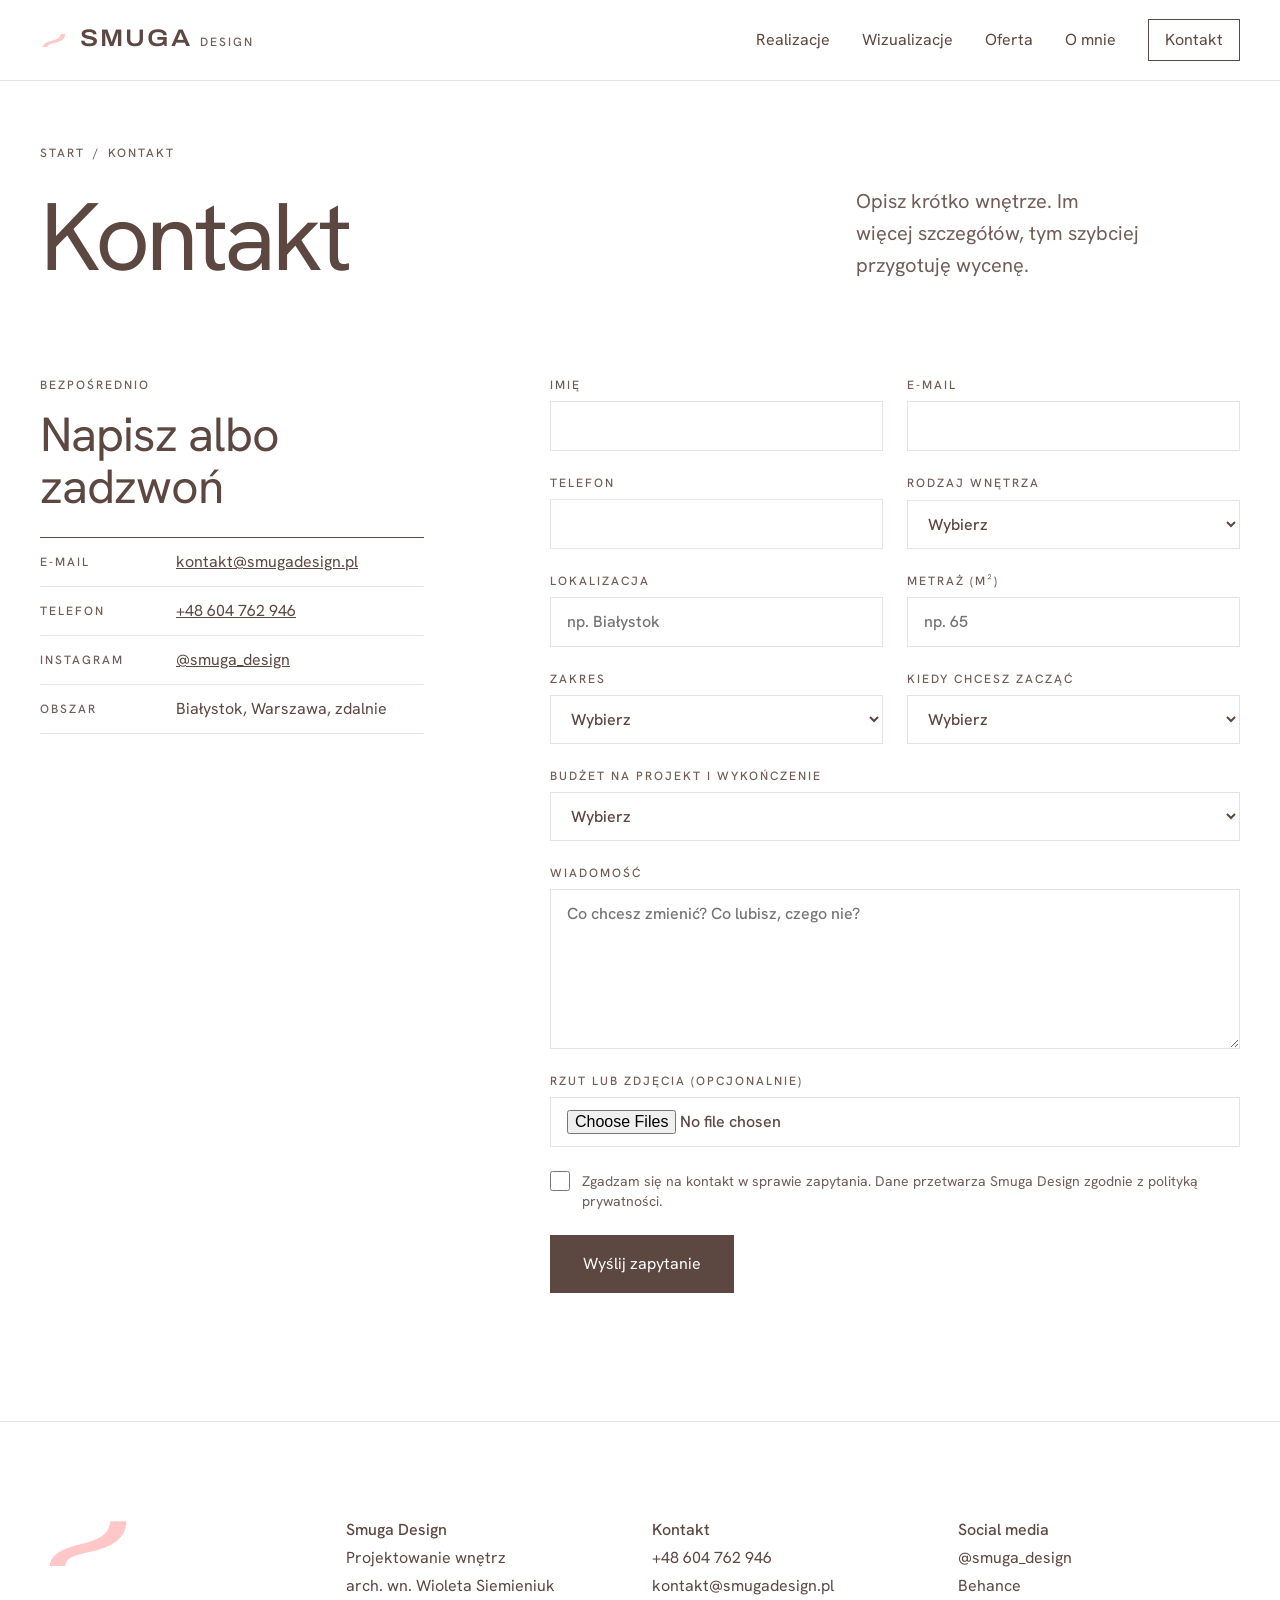
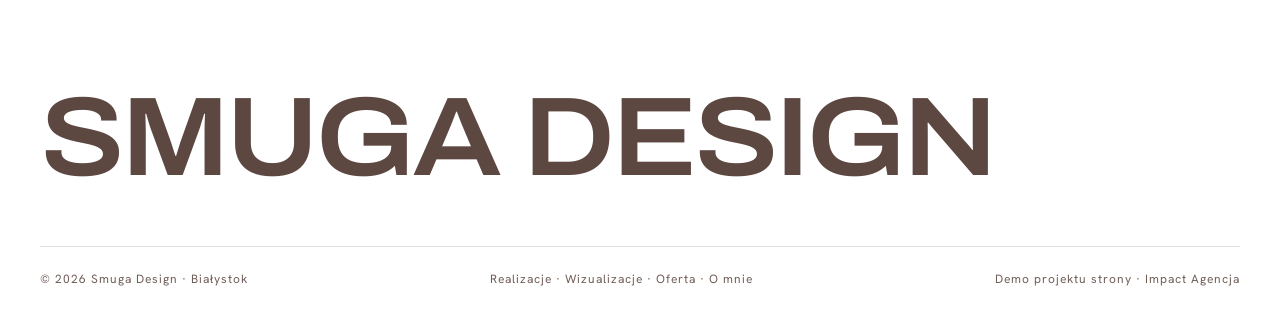
==== kontakt.html @ cec48bd0 "Kolory i smuga ze stopki Smuga Design (biel, braz #5C4741, roz #FFC7C8), nowa stopka Co-Authored-By:" ====
<!doctype html>
<html lang="pl">
<head>
<meta charset="utf-8">
<meta name="viewport" content="width=device-width, initial-scale=1">
<title>Kontakt · Smuga Design</title>
<meta name="description" content="Zapytanie o projekt wnętrza: mieszkanie, dom, wnętrze komercyjne. Białystok, Warszawa, zdalnie.">
<meta name="robots" content="noindex, nofollow">
<meta property="og:title" content="Kontakt · Smuga Design">
<meta property="og:description" content="Zapytanie o projekt wnętrza: mieszkanie, dom, wnętrze komercyjne. Białystok, Warszawa, zdalnie.">
<meta property="og:image" content="img/mnc-kotara.webp">
<link rel="icon" href="data:image/svg+xml,%3Csvg xmlns='http://www.w3.org/2000/svg' viewBox='0 0 32 32'%3E%3Crect width='32' height='32' fill='%23FFC7C8'/%3E%3Ctext x='16' y='23' font-family='Arial' font-weight='700' font-size='20' text-anchor='middle' fill='%235C4741'%3ES%3C/text%3E%3C/svg%3E">
<link rel="preconnect" href="https://fonts.googleapis.com">
<link rel="preconnect" href="https://fonts.gstatic.com" crossorigin>
<link href="https://fonts.googleapis.com/css2?family=Archivo:wdth,wght@112,600&family=Hanken+Grotesk:wght@400;500&display=swap" rel="stylesheet">
<link rel="stylesheet" href="assets/style.css">
</head>
<body>
<a class="skip" href="#main">Przejdź do treści</a>
<header class="hdr">
  <div class="wrap">
    <a class="logo" href="index.html" aria-label="Smuga Design, strona główna"><svg class="streak" viewBox="0 0 120 64" aria-hidden="true"><path d="M12 60C14 44 30 38 54 32C76 26 86 20 88 4H108C108 24 92 36 64 42C42 47 32 50 32 60Z"/></svg>SMUGA<small>design</small></a>
    <button class="burger" type="button" aria-expanded="false" aria-controls="nav"><span>Menu</span><i aria-hidden="true"></i></button>
    <nav class="nav" id="nav" aria-label="Główne"><a href="realizacje.html">Realizacje</a><a href="wizualizacje.html">Wizualizacje</a><a href="oferta.html">Oferta</a><a href="o-mnie.html">O mnie</a><a class="cta" href="kontakt.html" aria-current="page">Kontakt</a></nav>
  </div>
</header>
<main id="main">
<div class="wrap"><div class="page-head"><p class="crumbs"><a href="index.html">Start</a><span>/</span><span>Kontakt</span></p><h1 class="t-h1">Kontakt</h1><p class="t-lead muted">Opisz krótko wnętrze. Im więcej szczegółów, tym szybciej przygotuję wycenę.</p></div></div>
<section class="sec" style="padding-top:48px"><div class="wrap steps">
  <div class="head">
    <p class="t-label muted">Bezpośrednio</p>
    <h2 class="t-h2" style="margin:16px 0 24px">Napisz albo zadzwoń</h2>
    <dl class="facts"><div><dt>E-mail</dt><dd><a href="mailto:kontakt@smugadesign.pl">kontakt@smugadesign.pl</a></dd></div><div><dt>Telefon</dt><dd><a href="tel:+48604762946">+48 604 762 946</a></dd></div><div><dt>Instagram</dt><dd><a href="https://www.instagram.com/smuga_design/" rel="noopener">@smuga_design</a></dd></div><div><dt>Obszar</dt><dd>Białystok, Warszawa, zdalnie</dd></div></dl>
  </div>
  <form class="form" novalidate>
    <label>Imię<input name="imie" autocomplete="given-name" required></label>
    <label>E-mail<input type="email" name="email" autocomplete="email" required></label>
    <label>Telefon<input type="tel" name="tel" autocomplete="tel"></label>
    <label>Rodzaj wnętrza<select name="typ" required><option value="">Wybierz</option><option>Mieszkanie</option><option>Dom</option><option>Wnętrze komercyjne</option><option>Inne</option></select></label>
    <label>Lokalizacja<input name="miasto" placeholder="np. Białystok"></label>
    <label>Metraż (m²)<input name="metraz" inputmode="numeric" placeholder="np. 65"></label>
    <label>Zakres<select name="zakres"><option value="">Wybierz</option><option>Konsultacja</option><option>Projekt koncepcyjny</option><option>Projekt kompleksowy</option><option>Jeszcze nie wiem</option></select></label>
    <label>Kiedy chcesz zacząć<select name="termin"><option value="">Wybierz</option><option>Jak najszybciej</option><option>W ciągu 3 miesięcy</option><option>Za 3-6 miesięcy</option><option>Później</option></select></label>
    <label class="full">Budżet na projekt i wykończenie<select name="budzet"><option value="">Wybierz</option><option>do 100 tys. zł</option><option>100-250 tys. zł</option><option>250-500 tys. zł</option><option>powyżej 500 tys. zł</option><option>Wolę omówić na rozmowie</option></select></label>
    <label class="full">Wiadomość<textarea name="wiadomosc" placeholder="Co chcesz zmienić? Co lubisz, czego nie?"></textarea></label>
    <label class="full">Rzut lub zdjęcia (opcjonalnie)<input type="file" name="pliki" multiple accept=".pdf,.jpg,.jpeg,.png"></label>
    <label class="consent full"><input type="checkbox" required> Zgadzam się na kontakt w sprawie zapytania. Dane przetwarza Smuga Design zgodnie z polityką prywatności.</label>
    <button class="btn" type="submit">Wyślij zapytanie</button>
    <p class="form-ok" hidden tabindex="-1">To jest demo: formularz niczego nie wysyła. Na gotowej stronie wiadomość trafi na kontakt@smugadesign.pl.</p>
  </form>
</div></section>
</main>
<footer class="ftr">
  <div class="wrap">
    <svg class="streak" viewBox="0 0 120 64" aria-hidden="true"><path d="M12 60C14 44 30 38 54 32C76 26 86 20 88 4H108C108 24 92 36 64 42C42 47 32 50 32 60Z"/></svg>
    <div class="col"><b>Smuga Design</b><span>Projektowanie wnętrz</span><span>arch. wn. Wioleta Siemieniuk</span></div>
    <div class="col"><b>Kontakt</b><a href="tel:+48604762946">+48 604 762 946</a><a href="mailto:kontakt@smugadesign.pl">kontakt@smugadesign.pl</a></div>
    <div class="col"><b>Social media</b><a href="https://www.instagram.com/smuga_design/" rel="noopener">@smuga_design</a><a href="https://www.behance.net/smugadesign" rel="noopener">Behance</a></div>
    <p class="mark" aria-hidden="true">SMUGA DESIGN</p>
    <div class="bottom"><span>© 2026 Smuga Design · Białystok</span><span><a href="realizacje.html">Realizacje</a>  ·  <a href="wizualizacje.html">Wizualizacje</a>  ·  <a href="oferta.html">Oferta</a>  ·  <a href="o-mnie.html">O mnie</a></span><span>Demo projektu strony · Impact Agencja</span></div>
  </div>
</footer>
<script src="assets/app.js" defer></script>
</body>
</html>
---- assets/style.css ----
/* Smuga Design - demo strony. Siatka 4 px, kolory w hex, bez ułamków. */
:root {
  /* paleta ze stopki Smuga Design: biel, brąz, róż smugi */
  --bg: #FFFFFF;
  --paper: #FFFFFF;
  --ink: #5C4741;
  --brown: #705D58;
  --line: #E7E2E1;
  --pink: #FFC7C8;
  --soft: #F7F3F2;
  --wide: "Archivo", "Hanken Grotesk", sans-serif;
  --font: "Hanken Grotesk", system-ui, sans-serif;
  --max: 1360px;
  --gut: 40px;
  --ease: ease-out;
}
* { box-sizing: border-box; }
html { -webkit-text-size-adjust: 100%; scroll-behavior: smooth; overflow-x: clip; }
body { margin: 0; background: var(--bg); color: var(--ink); font-family: var(--font); font-size: 16px; line-height: 24px; font-weight: 400; overflow-x: clip; }
img { display: block; max-width: 100%; height: auto; }
a { color: inherit; }
h1, h2, h3, p, ul, ol, dl, dd, figure { margin: 0; }
h1, h2, h3 { font-weight: 400; text-wrap: balance; hyphens: none; }
p { text-wrap: pretty; hyphens: none; }
:focus-visible { outline: 2px solid var(--ink); outline-offset: 4px; }
.skip { position: absolute; left: 16px; top: -64px; background: var(--ink); color: var(--paper); padding: 8px 16px; z-index: 50; }
.skip:focus { top: 16px; }
.wrap { max-width: var(--max); margin: 0 auto; padding: 0 var(--gut); }

/* typografia */
.t-label { font-size: 12px; line-height: 16px; letter-spacing: 2px; text-transform: uppercase; font-weight: 500; }
.t-code { font-size: 12px; line-height: 16px; letter-spacing: 1px; font-weight: 500; font-variant-numeric: tabular-nums; }
.t-h1 { font-size: 96px; line-height: 88px; letter-spacing: -4px; }
.t-h2 { font-size: 48px; line-height: 52px; letter-spacing: -1px; }
.t-h3 { font-size: 24px; line-height: 32px; letter-spacing: 0; }
.t-lead { font-size: 20px; line-height: 32px; }
.muted { color: var(--brown); }
.tag { display: inline-block; border: 1px solid var(--ink); padding: 4px 8px; font-size: 12px; line-height: 16px; letter-spacing: 2px; text-transform: uppercase; font-weight: 500; }
.tag.viz { background: var(--paper); border-color: var(--ink); }
.tag.real { background: var(--pink); border-color: var(--pink); }

/* nagłówek */
.hdr { position: sticky; top: 0; z-index: 20; background: var(--bg); border-bottom: 1px solid var(--line); transition: box-shadow 240ms var(--ease); }
.hdr.is-scrolled { box-shadow: 0 8px 24px #5C47410F; }
.hdr .wrap { display: flex; align-items: center; justify-content: space-between; height: 80px; transition: height 240ms var(--ease); }
.hdr.is-scrolled .wrap { height: 64px; }
.logo { font-family: var(--wide); font-stretch: 112%; font-weight: 600; font-size: 24px; line-height: 24px; letter-spacing: 2px; text-decoration: none; display: flex; align-items: baseline; gap: 8px; }
.logo small { font-family: var(--font); font-stretch: 100%; font-size: 12px; letter-spacing: 2px; font-weight: 500; text-transform: uppercase; color: var(--brown); }
.nav { display: flex; gap: 32px; align-items: center; }
.nav a { text-decoration: none; font-size: 16px; line-height: 24px; padding: 4px 0; border-bottom: 1px solid transparent; transition: border-color 240ms var(--ease); }
.nav a:hover, .nav a[aria-current="page"] { border-bottom-color: var(--ink); }
.nav .cta { border: 1px solid var(--ink); padding: 8px 16px; }
.nav .cta:hover { background: var(--ink); color: var(--paper); }
.burger { display: none; background: none; border: 0; padding: 8px; margin-right: -8px; cursor: pointer; font: inherit; font-size: 16px; color: var(--ink); align-items: center; gap: 8px; }
.burger i { display: block; width: 24px; height: 8px; border-top: 1px solid var(--ink); border-bottom: 1px solid var(--ink); }

/* sekcje */
.sec { padding: 128px 0; }
.sec + .sec { border-top: 1px solid var(--line); }
.sec-head { display: grid; grid-template-columns: repeat(12, minmax(0, 1fr)); gap: 24px; align-items: end; margin-bottom: 48px; }
.sec-head .t-label { grid-column: 1 / -1; }
.sec-head h2 { grid-column: 1 / 8; }
.sec-head .more { grid-column: 9 / -1; justify-self: end; }
.more { text-decoration: none; display: inline-flex; gap: 8px; align-items: center; border-bottom: 1px solid var(--ink); padding-bottom: 4px; }
.more::after { content: "\2192"; transition: transform 240ms var(--ease); }
.more:hover::after { transform: translateX(4px); }

/* hero */
.hero { padding: 64px 0 96px; }
.hero-top { display: grid; grid-template-columns: repeat(12, minmax(0, 1fr)); gap: 24px; align-items: end; margin-bottom: 48px; }
.hero-top h1 { grid-column: 1 / 9; }
.hero-top .intro { grid-column: 9 / -1; }
.hero-top .intro p { margin-bottom: 24px; }
.hero-grid { display: grid; grid-template-columns: minmax(0, 5fr) minmax(0, 4fr) minmax(0, 3fr); gap: 24px; align-items: end; }
.hero-grid a { text-decoration: none; display: block; }
.hero-grid figcaption { display: flex; flex-wrap: wrap; justify-content: space-between; gap: 8px 16px; margin-top: 12px; }
.ph { overflow: hidden; background: var(--soft); }
.ph img { width: 100%; height: 100%; object-fit: cover; transition: transform 600ms var(--ease); }
a:hover .ph img { transform: scale(1.03); }
.r-4-5 { aspect-ratio: 4 / 5; } .r-5-4 { aspect-ratio: 5 / 4; } .r-3-2 { aspect-ratio: 3 / 2; } .r-1-1 { aspect-ratio: 1 / 1; } .r-3-4 { aspect-ratio: 3 / 4; }

/* karty projektów */
.grid { display: grid; grid-template-columns: repeat(3, minmax(0, 1fr)); gap: 48px 24px; }
.card { text-decoration: none; display: block; }
.card .meta { display: flex; justify-content: space-between; gap: 16px; margin-top: 16px; }
.card h3 { font-size: 20px; line-height: 28px; margin-top: 4px; }
.card:hover h3 { text-decoration: underline; text-underline-offset: 4px; text-decoration-thickness: 1px; }
.card .sub { margin-top: 4px; color: var(--brown); font-size: 12px; line-height: 16px; letter-spacing: 2px; text-transform: uppercase; }

/* wyróżniona realizacja */
.feature { display: grid; grid-template-columns: repeat(12, minmax(0, 1fr)); gap: 24px; text-decoration: none; }
.feature .ph { grid-column: 1 / 8; }
.feature .txt { grid-column: 9 / -1; display: flex; flex-direction: column; justify-content: space-between; gap: 32px; }
.feature .txt h3 { font-size: 48px; line-height: 52px; letter-spacing: -1px; margin: 16px 0 24px; }
.feature:hover h3 { text-decoration: underline; text-underline-offset: 8px; text-decoration-thickness: 1px; }

/* metryczka */
.facts { border-top: 1px solid var(--ink); }
.facts div { display: grid; grid-template-columns: 120px minmax(0, 1fr); gap: 16px; padding: 12px 0; border-bottom: 1px solid var(--line); }
.facts dt { font-size: 12px; line-height: 24px; letter-spacing: 2px; text-transform: uppercase; font-weight: 500; color: var(--brown); }

/* o mnie */
.about { display: grid; grid-template-columns: repeat(12, minmax(0, 1fr)); gap: 24px; align-items: center; }
.about > :first-child { grid-column: 1 / 6; }
.about .txt { grid-column: 7 / -1; }
.about .t-h2 { margin: 16px 0 32px; }
.about .t-lead { margin-bottom: 24px; }
.sign { margin-top: 32px; padding-top: 16px; border-top: 1px solid var(--line); display: flex; justify-content: space-between; gap: 16px; flex-wrap: wrap; }

/* proces */
.steps { display: grid; grid-template-columns: repeat(12, minmax(0, 1fr)); gap: 24px; }
.steps .head { grid-column: 1 / 5; }
.steps .head .t-h2 { margin: 16px 0 24px; }
.steps ol { grid-column: 6 / -1; list-style: none; padding: 0; counter-reset: s; }
.steps li { counter-increment: s; display: grid; grid-template-columns: 64px minmax(0, 1fr) minmax(0, 1fr); gap: 24px; padding: 24px 0; border-top: 1px solid var(--line); }
.steps li:last-child { border-bottom: 1px solid var(--line); }
.steps li::before { content: counter(s, decimal-leading-zero); font-size: 12px; line-height: 32px; letter-spacing: 2px; font-weight: 500; color: var(--brown); }
.steps li b { font-weight: 400; font-size: 24px; line-height: 32px; }
.steps li p { color: var(--brown); }

/* pas dla biznesu */
.band { background: var(--ink); color: var(--paper); }
.band .more { border-color: var(--paper); }
.band .wrap { display: grid; grid-template-columns: repeat(12, minmax(0, 1fr)); gap: 24px; align-items: center; padding-top: 96px; padding-bottom: 96px; }
.band .txt { grid-column: 1 / 6; }
.band .txt .t-h2 { margin: 16px 0 24px; }
.band .txt p { margin-bottom: 32px; }
.band .pics { grid-column: 7 / -1; display: grid; grid-template-columns: minmax(0, 3fr) minmax(0, 2fr); gap: 24px; align-items: end; }

/* kontakt */
.contact { background: var(--pink); }
.contact .wrap { padding-top: 128px; padding-bottom: 128px; display: grid; grid-template-columns: repeat(12, minmax(0, 1fr)); gap: 24px; align-items: end; }
.contact .big { grid-column: 1 / 9; font-size: 96px; line-height: 88px; letter-spacing: -4px; }
.contact .lines { grid-column: 9 / -1; display: grid; gap: 8px; }
.contact .lines a { font-size: 24px; line-height: 32px; text-decoration: none; border-bottom: 1px solid var(--ink); padding-bottom: 8px; }
.contact .lines a:hover { color: var(--brown); }

/* stopka */
.ftr { background: var(--bg); color: var(--ink); padding: 96px 0 40px; border-top: 1px solid var(--line); }
.ftr .wrap { display: grid; grid-template-columns: repeat(12, minmax(0, 1fr)); gap: 24px; }
.ftr .streak { grid-column: 1 / 4; width: 96px; }
.ftr .col { grid-column: span 3; display: grid; gap: 4px; align-content: start; }
.ftr .col b { font-weight: 500; }
.ftr a { text-decoration: none; }
.ftr a:hover { text-decoration: underline; text-underline-offset: 4px; }
.ftr .mark { grid-column: 1 / -1; font-family: var(--wide); font-stretch: 112%; font-weight: 600; font-size: 144px; line-height: 128px; letter-spacing: -4px; margin-top: 64px; white-space: nowrap; }
.ftr .bottom { grid-column: 1 / -1; display: flex; justify-content: space-between; gap: 16px; flex-wrap: wrap; margin-top: 32px; padding-top: 24px; border-top: 1px solid var(--line); font-size: 12px; line-height: 16px; letter-spacing: 1px; color: var(--brown); }

/* smuga: znak z identyfikacji, jedyny ozdobnik */
.streak { display: block; fill: var(--pink); height: auto; }
.hero-top h1 { position: relative; isolation: isolate; }
.hero-top h1 .streak { display: inline-block; width: 128px; margin-left: 16px; vertical-align: top; }
.logo .streak { width: 28px; margin-right: 4px; align-self: center; }

/* lista projektów */
.page-head { padding: 64px 0 48px; display: grid; grid-template-columns: repeat(12, minmax(0, 1fr)); gap: 24px; align-items: end; }
.page-head .crumbs { grid-column: 1 / -1; }
.page-head h1 { grid-column: 1 / 8; }
.page-head p { grid-column: 9 / -1; }
.crumbs { display: flex; gap: 8px; font-size: 12px; line-height: 16px; letter-spacing: 2px; text-transform: uppercase; font-weight: 500; color: var(--brown); }
.crumbs a { text-decoration: none; }
.crumbs a:hover { text-decoration: underline; }
.switch { display: flex; gap: 32px; border-bottom: 1px solid var(--line); margin-bottom: 48px; }
.switch a { text-decoration: none; font-size: 20px; line-height: 28px; padding: 12px 0; margin-bottom: -1px; border-bottom: 1px solid transparent; display: flex; gap: 8px; align-items: baseline; }
.switch a sup { font-size: 12px; line-height: 16px; color: var(--brown); }
.switch a[aria-current="page"] { border-bottom-color: var(--ink); }
.switch a:hover { border-bottom-color: var(--ink); }
.soon { background: var(--soft); border: 0; display: flex; flex-direction: column; justify-content: space-between; padding: 24px; aspect-ratio: 4 / 5; }
.soon p { color: var(--brown); }

/* strona projektu */
.p-head { padding: 48px 0 40px; }
.p-head .row { display: flex; justify-content: space-between; align-items: center; gap: 16px; flex-wrap: wrap; margin-bottom: 32px; }
.p-title { font-size: 120px; line-height: 112px; letter-spacing: -4px; max-width: 1120px; }
.p-hero { margin-bottom: 96px; }
.p-info { display: grid; grid-template-columns: repeat(12, minmax(0, 1fr)); gap: 24px; margin-bottom: 96px; }
.p-info .facts { grid-column: 1 / 5; align-self: start; }
.p-info .desc { grid-column: 6 / -1; display: grid; gap: 32px; }
.p-info .desc .t-lead { max-width: 720px; }
.p-info .desc .blocks { display: grid; grid-template-columns: repeat(3, minmax(0, 1fr)); gap: 24px; }
.p-info .desc h2 { font-size: 12px; line-height: 16px; letter-spacing: 2px; text-transform: uppercase; font-weight: 500; color: var(--brown); padding-top: 12px; border-top: 1px solid var(--line); margin-bottom: 8px; }
.gal { display: grid; grid-template-columns: repeat(2, minmax(0, 1fr)); gap: 24px; }
.gal .full { grid-column: 1 / -1; }
.gal button { all: unset; display: block; cursor: zoom-in; width: 100%; }
.gal button:focus-visible { outline: 2px solid var(--ink); outline-offset: 4px; }
.gal button:hover img { transform: scale(1.03); }
.gal-note { margin-top: 24px; color: var(--brown); }
.index { margin-top: 96px; padding-top: 24px; border-top: 1px solid var(--ink); display: grid; grid-template-columns: repeat(8, minmax(0, 1fr)); gap: 12px; }
.index .t-label { grid-column: 1 / -1; margin-bottom: 8px; }
.index button { all: unset; cursor: pointer; display: block; }
.index button:focus-visible { outline: 2px solid var(--ink); outline-offset: 4px; }
.index span { display: block; font-size: 12px; line-height: 16px; margin-top: 4px; color: var(--brown); }
.next { display: grid; grid-template-columns: repeat(12, minmax(0, 1fr)); gap: 24px; text-decoration: none; align-items: end; }
.next .txt { grid-column: 1 / 6; }
.next .txt h2 { margin-top: 16px; font-size: 48px; line-height: 52px; letter-spacing: -1px; }
.next .ph { grid-column: 6 / -1; }
.next:hover h2 { text-decoration: underline; text-underline-offset: 8px; text-decoration-thickness: 1px; }

/* lightbox */
.lb { position: fixed; inset: 0; z-index: 60; background: #3B2D29; color: var(--paper); display: none; grid-template-rows: 64px minmax(0, 1fr) 64px; }
.lb.is-open { display: grid; }
.lb-top, .lb-bot { display: flex; align-items: center; justify-content: space-between; padding: 0 24px; }
.lb-stage { display: flex; align-items: center; justify-content: center; padding: 0 80px; min-height: 0; }
.lb-stage img { max-width: 100%; max-height: 100%; width: auto; height: auto; object-fit: contain; }
.lb button { background: none; border: 1px solid var(--paper); color: var(--paper); font: inherit; padding: 8px 16px; cursor: pointer; }
.lb button:hover { background: var(--paper); color: var(--ink); }
.lb .prev, .lb .nextb { position: absolute; top: 50%; transform: translateY(-50%); width: 48px; height: 48px; padding: 0; }
.lb .prev { left: 16px; } .lb .nextb { right: 16px; }

/* oferta */
.pk { display: grid; grid-template-columns: repeat(3, minmax(0, 1fr)); gap: 24px; }
.pk article { border-top: 1px solid var(--ink); padding-top: 24px; display: flex; flex-direction: column; gap: 16px; }
.pk article.rec { border-top: 4px solid var(--ink); padding-top: 20px; }
.pk h3 { font-size: 32px; line-height: 36px; letter-spacing: -1px; }
.pk ul { padding-left: 20px; color: var(--brown); display: grid; gap: 8px; }
.pk .price { margin-top: auto; padding-top: 16px; border-top: 1px solid var(--line); }
.faq { grid-column: 6 / -1; border-top: 1px solid var(--ink); }
.faq details { border-bottom: 1px solid var(--line); }
.faq summary { list-style: none; cursor: pointer; padding: 20px 0; font-size: 20px; line-height: 28px; display: flex; justify-content: space-between; gap: 24px; }
.faq summary::-webkit-details-marker { display: none; }
.faq summary::after { content: "+"; font-size: 24px; transition: transform 240ms var(--ease); }
.faq details[open] summary::after { transform: rotate(45deg); }
.faq details p { padding: 0 0 24px; color: var(--brown); max-width: 720px; }

/* formularz */
.form { grid-column: 6 / -1; display: grid; grid-template-columns: repeat(2, minmax(0, 1fr)); gap: 24px; }
.form .full { grid-column: 1 / -1; }
.form label { display: grid; gap: 8px; font-size: 12px; line-height: 16px; letter-spacing: 2px; text-transform: uppercase; font-weight: 500; color: var(--brown); }
.form input, .form select, .form textarea { font: inherit; font-size: 16px; line-height: 24px; color: var(--ink); background: var(--paper); border: 1px solid var(--line); border-radius: 0; padding: 12px 16px; letter-spacing: 0; text-transform: none; width: 100%; }
.form input:focus, .form select:focus, .form textarea:focus { outline: none; border-color: var(--ink); }
.form textarea { min-height: 160px; resize: vertical; }
.form .consent { display: flex; gap: 12px; align-items: flex-start; text-transform: none; letter-spacing: 0; font-size: 14px; line-height: 20px; font-weight: 400; }
.form .consent input { width: 20px; height: 20px; margin: 0; flex: none; }
.btn { font: inherit; font-size: 16px; line-height: 24px; background: var(--ink); color: var(--paper); border: 1px solid var(--ink); padding: 16px 32px; cursor: pointer; justify-self: start; transition: background 240ms var(--ease), color 240ms var(--ease); text-decoration: none; display: inline-block; }
.btn:hover { background: var(--bg); color: var(--ink); }
.btn:active { transform: scale(0.98); }
.form-ok { grid-column: 1 / -1; background: var(--paper); border-left: 4px solid var(--ink); padding: 16px 24px; }

/* ruch */
.rv { opacity: 1; }
.js .rv { opacity: 0; transform: translateY(20px); transition: opacity 600ms var(--ease), transform 600ms var(--ease); }
.js .rv.in { opacity: 1; transform: none; }
@media (prefers-reduced-motion: reduce) {
  .js .rv { transform: none; transition: opacity 200ms linear; }
  .ph img, .more::after { transition: none; }
  html { scroll-behavior: auto; }
}

@media (max-width: 1360px) { .ftr .mark { font-size: 112px; line-height: 104px; } }

/* tablet */
@media (max-width: 1080px) {
  :root { --gut: 32px; }
  .ftr .mark { font-size: 80px; line-height: 80px; letter-spacing: -2px; }
  .t-h1, .contact .big { font-size: 72px; line-height: 72px; letter-spacing: -2px; }
  .p-title { font-size: 80px; line-height: 80px; letter-spacing: -2px; }
  .grid { grid-template-columns: repeat(2, minmax(0, 1fr)); }
  .hero-top h1, .page-head h1 { grid-column: 1 / -1; }
  .hero-top .intro, .page-head p { grid-column: 1 / 9; }
  .steps .head, .steps ol, .faq, .form { grid-column: 1 / -1; }
  .p-info .facts, .p-info .desc { grid-column: 1 / -1; }
  .pk { grid-template-columns: minmax(0, 1fr); }
  .index { grid-template-columns: repeat(6, minmax(0, 1fr)); }
}
/* telefon i mały tablet */
@media (max-width: 860px) {
  :root { --gut: 20px; }
  .nav { position: fixed; inset: 64px 0 0 0; background: var(--bg); flex-direction: column; align-items: flex-start; gap: 0; padding: 24px var(--gut); transform: translateX(100%); transition: transform 320ms var(--ease); visibility: hidden; }
  .nav.is-open { transform: none; visibility: visible; }
  .nav a { font-size: 32px; line-height: 40px; padding: 12px 0; width: 100%; border-bottom: 1px solid var(--line); }
  .nav .cta { border: 0; border-bottom: 1px solid var(--line); padding: 12px 0; }
  .burger { display: inline-flex; }
  .hdr .wrap, .hdr.is-scrolled .wrap { height: 64px; }
  .sec { padding: 64px 0; }
  .t-h1, .contact .big { font-size: 48px; line-height: 48px; letter-spacing: -1px; }
  .t-h2, .feature .txt h3, .next .txt h2 { font-size: 32px; line-height: 36px; letter-spacing: 0; }
  .p-title { font-size: 56px; line-height: 56px; letter-spacing: -1px; }
  .hero { padding: 32px 0 64px; }
  .hero-top, .sec-head, .feature, .about, .steps, .band .wrap, .contact .wrap, .ftr .wrap, .page-head, .p-info, .next { grid-template-columns: minmax(0, 1fr); }
  .hero-top > *, .sec-head > *, .feature > *, .about > *, .band .wrap > *, .contact .wrap > *, .ftr .wrap > *, .page-head > *, .next > * { grid-column: 1 / -1 !important; }
  .sec-head .more { justify-self: start; }
  .hero-grid { grid-template-columns: minmax(0, 1fr) minmax(0, 1fr); }
  .hero-grid figure:first-child { grid-column: 1 / -1; }
  .grid { grid-template-columns: minmax(0, 1fr); gap: 40px; }
  .steps li { grid-template-columns: 48px minmax(0, 1fr); }
  .steps li p { grid-column: 2; }
  .band .wrap, .contact .wrap { padding-top: 64px; padding-bottom: 64px; }
  .p-hero, .p-info { margin-bottom: 64px; }
  .p-info .desc .blocks { grid-template-columns: minmax(0, 1fr); }
  .gal { grid-template-columns: minmax(0, 1fr); gap: 16px; }
  .index { grid-template-columns: repeat(4, minmax(0, 1fr)); margin-top: 64px; }
  .form { grid-template-columns: minmax(0, 1fr); }
  .switch { gap: 24px; overflow-x: auto; }
  .lb-stage { padding: 0 16px; }
  .lb .prev, .lb .nextb { display: none; }
  .contact .lines a { font-size: 20px; line-height: 28px; }
  .ftr .mark { font-size: 48px; line-height: 48px; letter-spacing: -1px; white-space: normal; margin-top: 40px; }
  .ftr .col { grid-column: 1 / -1; }
  .hero-top h1 .streak { width: 64px; margin-left: 8px; }
}
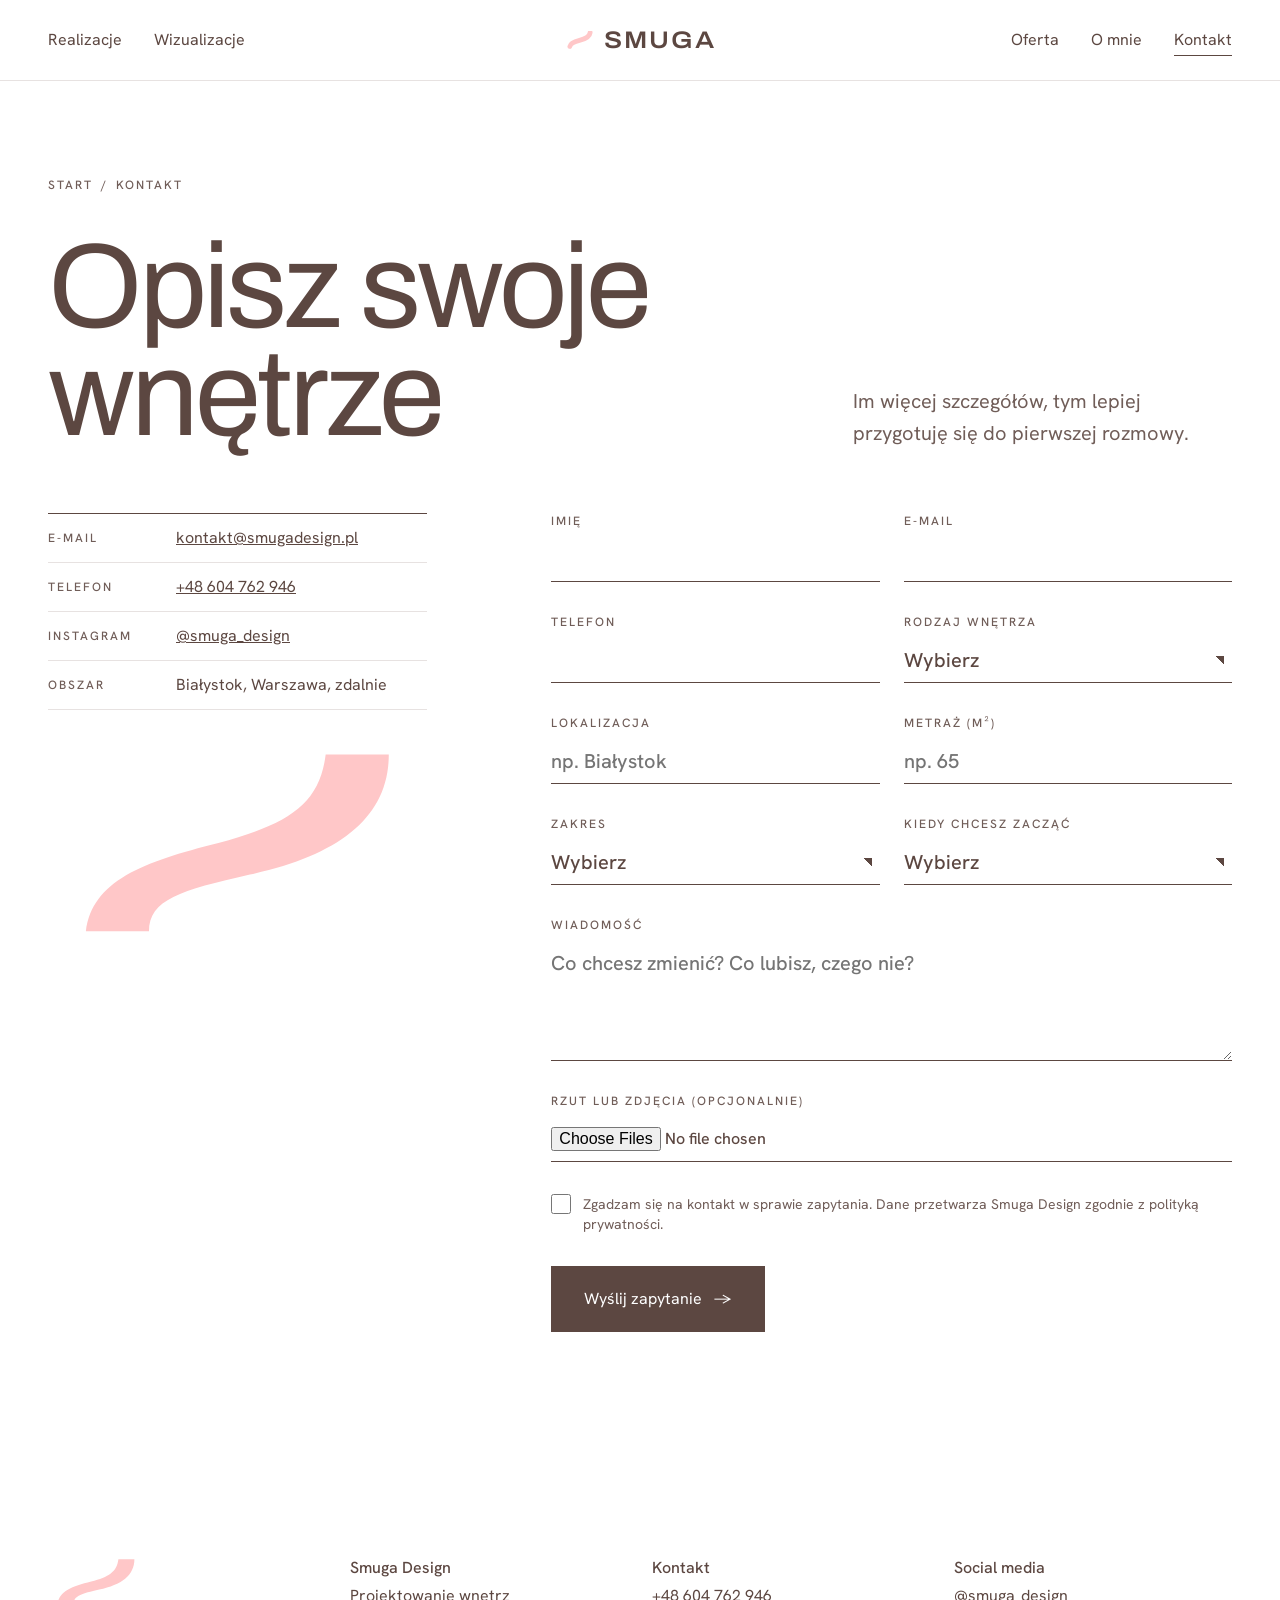
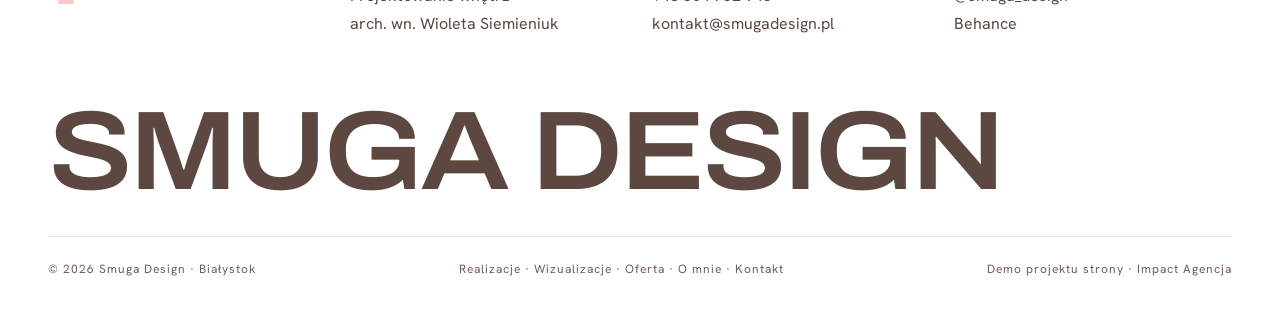
==== commit 364f48d0: "Demo v2: rozdziały projektów, hero ze smugą światła, duża typografia, bez cen Co-Authored-By: Claude" ====
--- a/kontakt.html
+++ b/kontakt.html
@@ -9,28 +9,33 @@
 <meta property="og:title" content="Kontakt · Smuga Design">
 <meta property="og:description" content="Zapytanie o projekt wnętrza: mieszkanie, dom, wnętrze komercyjne. Białystok, Warszawa, zdalnie.">
 <meta property="og:image" content="img/mnc-kotara.webp">
-<link rel="icon" href="data:image/svg+xml,%3Csvg xmlns='http://www.w3.org/2000/svg' viewBox='0 0 32 32'%3E%3Crect width='32' height='32' fill='%23FFC7C8'/%3E%3Ctext x='16' y='23' font-family='Arial' font-weight='700' font-size='20' text-anchor='middle' fill='%235C4741'%3ES%3C/text%3E%3C/svg%3E">
+<meta name="theme-color" content="#FFFFFF">
+<link rel="icon" href="data:image/svg+xml,%3Csvg xmlns='http://www.w3.org/2000/svg' viewBox='0 0 120 64'%3E%3Cpath fill='%23FFC7C8' d='M12 60C14 44 30 38 54 32C76 26 86 20 88 4H108C108 24 92 36 64 42C42 47 32 50 32 60Z'/%3E%3C/svg%3E">
 <link rel="preconnect" href="https://fonts.googleapis.com">
 <link rel="preconnect" href="https://fonts.gstatic.com" crossorigin>
-<link href="https://fonts.googleapis.com/css2?family=Archivo:wdth,wght@112,600&family=Hanken+Grotesk:wght@400;500&display=swap" rel="stylesheet">
-<link rel="stylesheet" href="assets/style.css">
+<link href="https://fonts.googleapis.com/css2?family=Archivo:wdth,wght@100..112,400..600&family=Hanken+Grotesk:wght@400;500&display=swap" rel="stylesheet">
+<link rel="stylesheet" href="assets/style.css?v=3">
 </head>
 <body>
 <a class="skip" href="#main">Przejdź do treści</a>
 <header class="hdr">
   <div class="wrap">
-    <a class="logo" href="index.html" aria-label="Smuga Design, strona główna"><svg class="streak" viewBox="0 0 120 64" aria-hidden="true"><path d="M12 60C14 44 30 38 54 32C76 26 86 20 88 4H108C108 24 92 36 64 42C42 47 32 50 32 60Z"/></svg>SMUGA<small>design</small></a>
-    <button class="burger" type="button" aria-expanded="false" aria-controls="nav"><span>Menu</span><i aria-hidden="true"></i></button>
-    <nav class="nav" id="nav" aria-label="Główne"><a href="realizacje.html">Realizacje</a><a href="wizualizacje.html">Wizualizacje</a><a href="oferta.html">Oferta</a><a href="o-mnie.html">O mnie</a><a class="cta" href="kontakt.html" aria-current="page">Kontakt</a></nav>
+    <nav class="nav" aria-label="Projekty"><a href="realizacje.html">Realizacje</a><a href="wizualizacje.html">Wizualizacje</a></nav>
+    <a class="logo" href="index.html" aria-label="Smuga Design, strona główna"><svg class="streak-draw" viewBox="0 0 120 64" aria-hidden="true"><path d="M22 58C24 46 36 40 58 35C80 30 96 22 98 6"/></svg>SMUGA</a>
+    <nav class="nav r" aria-label="Pracownia"><a href="oferta.html">Oferta</a><a href="o-mnie.html">O mnie</a><a href="kontakt.html" aria-current="page">Kontakt</a></nav>
+    <button class="burger" type="button" aria-expanded="false" aria-controls="drawer"><span>Menu</span><i aria-hidden="true"></i></button>
   </div>
 </header>
+<div class="drawer" id="drawer"><a href="realizacje.html">Realizacje</a><a href="wizualizacje.html">Wizualizacje</a><a href="oferta.html">Oferta</a><a href="o-mnie.html">O mnie</a><a href="kontakt.html">Kontakt</a><div class="small"><a href="mailto:kontakt@smugadesign.pl">kontakt@smugadesign.pl</a><a href="tel:+48604762946">+48 604 762 946</a></div></div>
 <main id="main">
-<div class="wrap"><div class="page-head"><p class="crumbs"><a href="index.html">Start</a><span>/</span><span>Kontakt</span></p><h1 class="t-h1">Kontakt</h1><p class="t-lead muted">Opisz krótko wnętrze. Im więcej szczegółów, tym szybciej przygotuję wycenę.</p></div></div>
-<section class="sec" style="padding-top:48px"><div class="wrap steps">
-  <div class="head">
-    <p class="t-label muted">Bezpośrednio</p>
-    <h2 class="t-h2" style="margin:16px 0 24px">Napisz albo zadzwoń</h2>
+<div class="ph-head"><div class="wrap">
+  <p class="crumbs"><a href="index.html">Start</a><span>/</span><span>Kontakt</span></p>
+  <div class="g12"><h1 class="d-xl">Opisz swoje wnętrze</h1><p class="lead muted">Im więcej szczegółów, tym lepiej przygotuję się do pierwszej rozmowy.</p></div>
+</div></div>
+<section class="contact-body"><div class="wrap g12">
+  <div class="side">
     <dl class="facts"><div><dt>E-mail</dt><dd><a href="mailto:kontakt@smugadesign.pl">kontakt@smugadesign.pl</a></dd></div><div><dt>Telefon</dt><dd><a href="tel:+48604762946">+48 604 762 946</a></dd></div><div><dt>Instagram</dt><dd><a href="https://www.instagram.com/smuga_design/" rel="noopener">@smuga_design</a></dd></div><div><dt>Obszar</dt><dd>Białystok, Warszawa, zdalnie</dd></div></dl>
+    <svg class="streak" viewBox="0 0 120 64" aria-hidden="true"><path d="M12 60C14 44 30 38 54 32C76 26 86 20 88 4H108C108 24 92 36 64 42C42 47 32 50 32 60Z"/></svg>
   </div>
   <form class="form" novalidate>
     <label>Imię<input name="imie" autocomplete="given-name" required></label>
@@ -41,7 +46,6 @@
     <label>Metraż (m²)<input name="metraz" inputmode="numeric" placeholder="np. 65"></label>
     <label>Zakres<select name="zakres"><option value="">Wybierz</option><option>Konsultacja</option><option>Projekt koncepcyjny</option><option>Projekt kompleksowy</option><option>Jeszcze nie wiem</option></select></label>
     <label>Kiedy chcesz zacząć<select name="termin"><option value="">Wybierz</option><option>Jak najszybciej</option><option>W ciągu 3 miesięcy</option><option>Za 3-6 miesięcy</option><option>Później</option></select></label>
-    <label class="full">Budżet na projekt i wykończenie<select name="budzet"><option value="">Wybierz</option><option>do 100 tys. zł</option><option>100-250 tys. zł</option><option>250-500 tys. zł</option><option>powyżej 500 tys. zł</option><option>Wolę omówić na rozmowie</option></select></label>
     <label class="full">Wiadomość<textarea name="wiadomosc" placeholder="Co chcesz zmienić? Co lubisz, czego nie?"></textarea></label>
     <label class="full">Rzut lub zdjęcia (opcjonalnie)<input type="file" name="pliki" multiple accept=".pdf,.jpg,.jpeg,.png"></label>
     <label class="consent full"><input type="checkbox" required> Zgadzam się na kontakt w sprawie zapytania. Dane przetwarza Smuga Design zgodnie z polityką prywatności.</label>
@@ -51,15 +55,15 @@
 </div></section>
 </main>
 <footer class="ftr">
-  <div class="wrap">
-    <svg class="streak" viewBox="0 0 120 64" aria-hidden="true"><path d="M12 60C14 44 30 38 54 32C76 26 86 20 88 4H108C108 24 92 36 64 42C42 47 32 50 32 60Z"/></svg>
+  <div class="wrap g12">
+    <div class="mk"><svg class="streak" viewBox="0 0 120 64" aria-hidden="true"><path d="M12 60C14 44 30 38 54 32C76 26 86 20 88 4H108C108 24 92 36 64 42C42 47 32 50 32 60Z"/></svg></div>
     <div class="col"><b>Smuga Design</b><span>Projektowanie wnętrz</span><span>arch. wn. Wioleta Siemieniuk</span></div>
     <div class="col"><b>Kontakt</b><a href="tel:+48604762946">+48 604 762 946</a><a href="mailto:kontakt@smugadesign.pl">kontakt@smugadesign.pl</a></div>
     <div class="col"><b>Social media</b><a href="https://www.instagram.com/smuga_design/" rel="noopener">@smuga_design</a><a href="https://www.behance.net/smugadesign" rel="noopener">Behance</a></div>
     <p class="mark" aria-hidden="true">SMUGA DESIGN</p>
-    <div class="bottom"><span>© 2026 Smuga Design · Białystok</span><span><a href="realizacje.html">Realizacje</a>  ·  <a href="wizualizacje.html">Wizualizacje</a>  ·  <a href="oferta.html">Oferta</a>  ·  <a href="o-mnie.html">O mnie</a></span><span>Demo projektu strony · Impact Agencja</span></div>
+    <div class="bottom"><span>© 2026 Smuga Design · Białystok</span><span><a href="realizacje.html">Realizacje</a> · <a href="wizualizacje.html">Wizualizacje</a> · <a href="oferta.html">Oferta</a> · <a href="o-mnie.html">O mnie</a> · <a href="kontakt.html">Kontakt</a></span><span>Demo projektu strony · Impact Agencja</span></div>
   </div>
 </footer>
-<script src="assets/app.js" defer></script>
+<script src="assets/app.js?v=3" defer></script>
 </body>
 </html>
--- a/assets/style.css
+++ b/assets/style.css
@@ -1,300 +1,390 @@
-/* Smuga Design - demo strony. Siatka 4 px, kolory w hex, bez ułamków. */
+/* Smuga Design - demo strony v2. Siatka 4 px, kolory ze stopki marki, bez ułamków w wymiarach. */
 :root {
-  /* paleta ze stopki Smuga Design: biel, brąz, róż smugi */
-  --bg: #FFFFFF;
-  --paper: #FFFFFF;
+  --white: #FFFFFF;
   --ink: #5C4741;
-  --brown: #705D58;
+  --ink-2: #705D58;
+  --deep: #3B2D29;
   --line: #E7E2E1;
   --pink: #FFC7C8;
   --soft: #F7F3F2;
-  --wide: "Archivo", "Hanken Grotesk", sans-serif;
+  --display: "Archivo", "Hanken Grotesk", sans-serif;
   --font: "Hanken Grotesk", system-ui, sans-serif;
-  --max: 1360px;
-  --gut: 40px;
-  --ease: ease-out;
+  --max: 1440px;
+  --gut: 48px;
+  --t-fast: 200ms;
+  --t-in: 720ms;
 }
 * { box-sizing: border-box; }
-html { -webkit-text-size-adjust: 100%; scroll-behavior: smooth; overflow-x: clip; }
-body { margin: 0; background: var(--bg); color: var(--ink); font-family: var(--font); font-size: 16px; line-height: 24px; font-weight: 400; overflow-x: clip; }
-img { display: block; max-width: 100%; height: auto; }
+html { -webkit-text-size-adjust: 100%; overflow-x: clip; }
+body { margin: 0; background: var(--white); color: var(--ink); font-family: var(--font); font-size: 16px; line-height: 24px; overflow-x: clip; }
+img, svg { display: block; max-width: 100%; }
+img { height: auto; }
 a { color: inherit; }
-h1, h2, h3, p, ul, ol, dl, dd, figure { margin: 0; }
-h1, h2, h3 { font-weight: 400; text-wrap: balance; hyphens: none; }
+h1, h2, h3, h4, p, ul, ol, dl, dd, figure, blockquote { margin: 0; }
+ul, ol { padding: 0; list-style: none; }
+h1, h2, h3, h4 { font-weight: 400; text-wrap: balance; hyphens: none; }
 p { text-wrap: pretty; hyphens: none; }
-:focus-visible { outline: 2px solid var(--ink); outline-offset: 4px; }
-.skip { position: absolute; left: 16px; top: -64px; background: var(--ink); color: var(--paper); padding: 8px 16px; z-index: 50; }
+:focus-visible { outline: 2px solid currentColor; outline-offset: 4px; }
+.skip { position: absolute; left: 16px; top: -64px; background: var(--ink); color: var(--white); padding: 8px 16px; z-index: 90; }
 .skip:focus { top: 16px; }
 .wrap { max-width: var(--max); margin: 0 auto; padding: 0 var(--gut); }
+.g12 { display: grid; grid-template-columns: repeat(12, minmax(0, 1fr)); gap: 24px; }
 
 /* typografia */
-.t-label { font-size: 12px; line-height: 16px; letter-spacing: 2px; text-transform: uppercase; font-weight: 500; }
-.t-code { font-size: 12px; line-height: 16px; letter-spacing: 1px; font-weight: 500; font-variant-numeric: tabular-nums; }
-.t-h1 { font-size: 96px; line-height: 88px; letter-spacing: -4px; }
-.t-h2 { font-size: 48px; line-height: 52px; letter-spacing: -1px; }
-.t-h3 { font-size: 24px; line-height: 32px; letter-spacing: 0; }
-.t-lead { font-size: 20px; line-height: 32px; }
-.muted { color: var(--brown); }
-.tag { display: inline-block; border: 1px solid var(--ink); padding: 4px 8px; font-size: 12px; line-height: 16px; letter-spacing: 2px; text-transform: uppercase; font-weight: 500; }
-.tag.viz { background: var(--paper); border-color: var(--ink); }
-.tag.real { background: var(--pink); border-color: var(--pink); }
+.d-xxl { font-family: var(--display); font-weight: 500; font-size: 188px; line-height: 160px; letter-spacing: -8px; }
+.d-xl { font-family: var(--display); font-weight: 400; font-size: 120px; line-height: 108px; letter-spacing: -4px; }
+.d-l { font-family: var(--display); font-weight: 400; font-size: 80px; line-height: 76px; letter-spacing: -3px; }
+.d-m { font-family: var(--display); font-weight: 400; font-size: 48px; line-height: 52px; letter-spacing: -1px; }
+.d-s { font-family: var(--display); font-weight: 400; font-size: 32px; line-height: 36px; letter-spacing: -1px; }
+.lead { font-size: 20px; line-height: 32px; }
+.small { font-size: 14px; line-height: 20px; }
+.lbl { font-size: 12px; line-height: 16px; letter-spacing: 2px; text-transform: uppercase; font-weight: 500; }
+.code { font-size: 12px; line-height: 16px; letter-spacing: 1px; font-weight: 500; font-variant-numeric: tabular-nums; }
+.muted { color: var(--ink-2); }
+.tag { display: inline-block; border: 1px solid currentColor; padding: 4px 8px; font-size: 12px; line-height: 16px; letter-spacing: 2px; text-transform: uppercase; font-weight: 500; white-space: nowrap; }
+.tag.real { background: var(--pink); border-color: var(--pink); color: var(--ink); }
+.chap.pink .tag.real { background: var(--white); border-color: var(--white); }
+
+/* smuga: znak marki */
+.streak { fill: var(--pink); height: auto; }
+.streak-draw path { fill: none; stroke: var(--pink); stroke-width: 18; stroke-linecap: round; stroke-dasharray: 200; stroke-dashoffset: 200; animation: draw 1200ms ease-out 300ms forwards; }
+@keyframes draw { to { stroke-dashoffset: 0; } }
 
 /* nagłówek */
-.hdr { position: sticky; top: 0; z-index: 20; background: var(--bg); border-bottom: 1px solid var(--line); transition: box-shadow 240ms var(--ease); }
-.hdr.is-scrolled { box-shadow: 0 8px 24px #5C47410F; }
-.hdr .wrap { display: flex; align-items: center; justify-content: space-between; height: 80px; transition: height 240ms var(--ease); }
-.hdr.is-scrolled .wrap { height: 64px; }
-.logo { font-family: var(--wide); font-stretch: 112%; font-weight: 600; font-size: 24px; line-height: 24px; letter-spacing: 2px; text-decoration: none; display: flex; align-items: baseline; gap: 8px; }
-.logo small { font-family: var(--font); font-stretch: 100%; font-size: 12px; letter-spacing: 2px; font-weight: 500; text-transform: uppercase; color: var(--brown); }
-.nav { display: flex; gap: 32px; align-items: center; }
-.nav a { text-decoration: none; font-size: 16px; line-height: 24px; padding: 4px 0; border-bottom: 1px solid transparent; transition: border-color 240ms var(--ease); }
-.nav a:hover, .nav a[aria-current="page"] { border-bottom-color: var(--ink); }
-.nav .cta { border: 1px solid var(--ink); padding: 8px 16px; }
-.nav .cta:hover { background: var(--ink); color: var(--paper); }
-.burger { display: none; background: none; border: 0; padding: 8px; margin-right: -8px; cursor: pointer; font: inherit; font-size: 16px; color: var(--ink); align-items: center; gap: 8px; }
-.burger i { display: block; width: 24px; height: 8px; border-top: 1px solid var(--ink); border-bottom: 1px solid var(--ink); }
-
-/* sekcje */
-.sec { padding: 128px 0; }
-.sec + .sec { border-top: 1px solid var(--line); }
-.sec-head { display: grid; grid-template-columns: repeat(12, minmax(0, 1fr)); gap: 24px; align-items: end; margin-bottom: 48px; }
-.sec-head .t-label { grid-column: 1 / -1; }
-.sec-head h2 { grid-column: 1 / 8; }
-.sec-head .more { grid-column: 9 / -1; justify-self: end; }
-.more { text-decoration: none; display: inline-flex; gap: 8px; align-items: center; border-bottom: 1px solid var(--ink); padding-bottom: 4px; }
-.more::after { content: "\2192"; transition: transform 240ms var(--ease); }
-.more:hover::after { transform: translateX(4px); }
+.hdr { position: sticky; top: 0; z-index: 40; background: var(--white); color: var(--ink); border-bottom: 1px solid var(--line); transition: background var(--t-fast) ease-out, color var(--t-fast) ease-out, border-color var(--t-fast) ease-out; }
+.hdr .wrap { display: grid; grid-template-columns: minmax(0, 1fr) auto minmax(0, 1fr); align-items: center; height: 80px; }
+.hdr.over { position: fixed; left: 0; right: 0; background: transparent; color: var(--white); border-color: transparent; }
+.hdr.over.is-scrolled { background: var(--white); color: var(--ink); border-color: var(--line); }
+.nav { display: flex; gap: 32px; }
+.nav.r { justify-content: flex-end; }
+.nav a { text-decoration: none; font-size: 16px; line-height: 24px; padding: 4px 0; background: linear-gradient(currentColor, currentColor) left bottom / 0 1px no-repeat; transition: background-size var(--t-fast) ease-out; }
+.nav a:hover, .nav a[aria-current="page"] { background-size: 100% 1px; }
+.logo { display: flex; align-items: center; gap: 8px; text-decoration: none; font-family: var(--display); font-stretch: 112%; font-weight: 600; font-size: 24px; line-height: 24px; letter-spacing: 2px; }
+.logo svg { width: 32px; }
+.burger { display: none; background: none; border: 0; color: inherit; font: inherit; padding: 8px; cursor: pointer; justify-self: end; align-items: center; gap: 8px; }
+.burger i { display: block; width: 24px; height: 8px; border-top: 1px solid currentColor; border-bottom: 1px solid currentColor; }
+.drawer { display: none; }
 
 /* hero */
-.hero { padding: 64px 0 96px; }
-.hero-top { display: grid; grid-template-columns: repeat(12, minmax(0, 1fr)); gap: 24px; align-items: end; margin-bottom: 48px; }
-.hero-top h1 { grid-column: 1 / 9; }
-.hero-top .intro { grid-column: 9 / -1; }
-.hero-top .intro p { margin-bottom: 24px; }
-.hero-grid { display: grid; grid-template-columns: minmax(0, 5fr) minmax(0, 4fr) minmax(0, 3fr); gap: 24px; align-items: end; }
-.hero-grid a { text-decoration: none; display: block; }
-.hero-grid figcaption { display: flex; flex-wrap: wrap; justify-content: space-between; gap: 8px 16px; margin-top: 12px; }
-.ph { overflow: hidden; background: var(--soft); }
-.ph img { width: 100%; height: 100%; object-fit: cover; transition: transform 600ms var(--ease); }
-a:hover .ph img { transform: scale(1.03); }
-.r-4-5 { aspect-ratio: 4 / 5; } .r-5-4 { aspect-ratio: 5 / 4; } .r-3-2 { aspect-ratio: 3 / 2; } .r-1-1 { aspect-ratio: 1 / 1; } .r-3-4 { aspect-ratio: 3 / 4; }
-
-/* karty projektów */
-.grid { display: grid; grid-template-columns: repeat(3, minmax(0, 1fr)); gap: 48px 24px; }
-.card { text-decoration: none; display: block; }
-.card .meta { display: flex; justify-content: space-between; gap: 16px; margin-top: 16px; }
-.card h3 { font-size: 20px; line-height: 28px; margin-top: 4px; }
-.card:hover h3 { text-decoration: underline; text-underline-offset: 4px; text-decoration-thickness: 1px; }
-.card .sub { margin-top: 4px; color: var(--brown); font-size: 12px; line-height: 16px; letter-spacing: 2px; text-transform: uppercase; }
-
-/* wyróżniona realizacja */
-.feature { display: grid; grid-template-columns: repeat(12, minmax(0, 1fr)); gap: 24px; text-decoration: none; }
-.feature .ph { grid-column: 1 / 8; }
-.feature .txt { grid-column: 9 / -1; display: flex; flex-direction: column; justify-content: space-between; gap: 32px; }
-.feature .txt h3 { font-size: 48px; line-height: 52px; letter-spacing: -1px; margin: 16px 0 24px; }
-.feature:hover h3 { text-decoration: underline; text-underline-offset: 8px; text-decoration-thickness: 1px; }
-
-/* metryczka */
-.facts { border-top: 1px solid var(--ink); }
-.facts div { display: grid; grid-template-columns: 120px minmax(0, 1fr); gap: 16px; padding: 12px 0; border-bottom: 1px solid var(--line); }
-.facts dt { font-size: 12px; line-height: 24px; letter-spacing: 2px; text-transform: uppercase; font-weight: 500; color: var(--brown); }
-
-/* o mnie */
-.about { display: grid; grid-template-columns: repeat(12, minmax(0, 1fr)); gap: 24px; align-items: center; }
-.about > :first-child { grid-column: 1 / 6; }
-.about .txt { grid-column: 7 / -1; }
-.about .t-h2 { margin: 16px 0 32px; }
-.about .t-lead { margin-bottom: 24px; }
-.sign { margin-top: 32px; padding-top: 16px; border-top: 1px solid var(--line); display: flex; justify-content: space-between; gap: 16px; flex-wrap: wrap; }
+.hero { position: relative; height: 100svh; min-height: 640px; color: var(--white); overflow: hidden; background: var(--deep); }
+.hero > img { position: absolute; inset: 0; width: 100%; height: 100%; object-fit: cover; object-position: 50% 40%; }
+.hero::before { content: ""; position: absolute; inset: 0; background: linear-gradient(180deg, #3B2D2966 0%, #3B2D2900 28%, #3B2D2900 48%, #3B2D29E6 100%); z-index: 1; }
+.hero .sweep { position: absolute; inset: 0; z-index: 1; pointer-events: none; background: linear-gradient(110deg, #FFC7C800 30%, #FFC7C8B3 46%, #FFFFFF66 50%, #FFC7C800 64%); mix-blend-mode: soft-light; transform: translateX(-100%); animation: sweep 2400ms ease-in-out 400ms forwards; }
+@keyframes sweep { to { transform: translateX(100%); } }
+.hero .wrap { position: relative; z-index: 2; height: 100%; display: flex; flex-direction: column; justify-content: flex-end; padding-bottom: 48px; }
+.hero h1 { max-width: 1200px; }
+.hero h1 .streak { display: inline-block; width: 160px; margin-left: 16px; vertical-align: top; }
+.hero-bar { margin-top: 40px; padding-top: 20px; border-top: 1px solid #FFFFFF80; display: grid; grid-template-columns: repeat(12, minmax(0, 1fr)); gap: 24px; align-items: start; }
+.hero-bar p { grid-column: 1 / 6; }
+.hero-bar .lbl { grid-column: 7 / 10; }
+.hero-bar a { grid-column: 10 / -1; justify-self: end; }
+.lnk { display: inline-flex; gap: 12px; align-items: center; text-decoration: none; padding-bottom: 4px; border-bottom: 1px solid currentColor; }
+.lnk::after { content: "\2192"; transition: transform var(--t-fast) ease-out; }
+.lnk:hover::after { transform: translateX(4px); }
+
+/* wstęp */
+.intro { padding: 160px 0 128px; }
+.intro .g12 { align-items: end; }
+.intro .lbl { grid-column: 1 / 4; align-self: start; padding-top: 16px; }
+.intro .d-l { grid-column: 4 / -1; }
+.intro .d-l em { font-style: normal; -webkit-box-decoration-break: clone; box-decoration-break: clone; background: linear-gradient(var(--pink), var(--pink)) left 88% / 100% 24px no-repeat; }
+
+/* rozdziały projektów */
+.chap { padding: 128px 0; }
+.chap.pink { background: var(--pink); }
+.chap.dark { background: var(--ink); color: var(--white); }
+.chap.soft { background: var(--soft); }
+.chap-top { display: flex; justify-content: space-between; align-items: baseline; gap: 24px; padding-bottom: 20px; margin-bottom: 48px; border-bottom: 1px solid currentColor; }
+.chap-top .num { font-family: var(--display); font-size: 20px; line-height: 28px; white-space: nowrap; }
+.chap .g12 { align-items: end; }
+.chap .media { grid-column: 1 / 9; display: block; }
+.chap .txt { grid-column: 9 / -1; display: flex; flex-direction: column; gap: 24px; }
+.chap.flip .media { grid-column: 5 / -1; grid-row: 1; }
+.chap.flip .txt { grid-column: 1 / 5; grid-row: 1; }
+.chap .meta { border-top: 1px solid currentColor; }
+.chap .meta div { display: flex; justify-content: space-between; gap: 16px; padding: 10px 0; border-bottom: 1px solid currentColor; }
+.chap .meta dt { font-size: 12px; line-height: 20px; letter-spacing: 2px; text-transform: uppercase; font-weight: 500; }
+.chap .meta dd { text-align: right; }
+.chap.dark .meta, .chap.dark .meta div, .chap.dark .chap-top { border-color: #FFFFFF59; }
+
+.ph { position: relative; overflow: hidden; background: var(--line); }
+.ph img { width: 100%; height: 100%; object-fit: cover; transition: transform 900ms ease-out; }
+a:hover .ph img, button:hover .ph img { transform: scale(1.02); }
+.r-3-2 { aspect-ratio: 3 / 2; } .r-4-5 { aspect-ratio: 4 / 5; } .r-5-4 { aspect-ratio: 5 / 4; } .r-1-1 { aspect-ratio: 1 / 1; } .r-16-9 { aspect-ratio: 16 / 9; } .r-2-3 { aspect-ratio: 2 / 3; }
+
+/* studio */
+.studio { padding: 160px 0; }
+.studio .pic { grid-column: 1 / 6; }
+.studio .pic figcaption { margin-top: 12px; display: flex; justify-content: space-between; gap: 16px; }
+.studio .txt { grid-column: 7 / -1; align-self: center; }
+.studio .d-m { margin: 24px 0 40px; }
+.means { display: grid; grid-template-columns: repeat(2, minmax(0, 1fr)); gap: 0 24px; border-top: 1px solid var(--ink); }
+.means li { padding: 20px 0; border-bottom: 1px solid var(--line); display: grid; gap: 4px; }
+.means b { font-weight: 500; font-size: 20px; line-height: 28px; }
+
+/* usługi: duże hasła */
+.svc { padding: 128px 0; border-top: 1px solid var(--line); }
+.svc-head { margin-bottom: 48px; }
+.svc-head .lbl { grid-column: 1 / 4; }
+.svc-head p { grid-column: 7 / -1; }
+.svc-list li a { display: grid; grid-template-columns: 80px minmax(0, 1fr) 360px 48px; gap: 24px; align-items: center; padding: 24px 0; border-top: 1px solid var(--line); text-decoration: none; transition: color var(--t-fast) ease-out; }
+.svc-list li:last-child a { border-bottom: 1px solid var(--line); }
+.svc-list .d-l { transition: transform 400ms ease-out; }
+.svc-list .ar { justify-self: end; font-size: 24px; transition: transform var(--t-fast) ease-out; }
+.svc-list a:hover .d-l, .svc-list a:focus-visible .d-l { transform: translateX(16px); }
+.svc-list a:hover .ar { transform: translateX(4px); }
+.svc-list .hl { background: linear-gradient(var(--pink), var(--pink)) left 84% / 0 24px no-repeat; transition: background-size 500ms ease-out; }
+.svc-list a:hover .hl, .svc-list a:focus-visible .hl { background-size: 100% 24px; }
 
 /* proces */
-.steps { display: grid; grid-template-columns: repeat(12, minmax(0, 1fr)); gap: 24px; }
-.steps .head { grid-column: 1 / 5; }
-.steps .head .t-h2 { margin: 16px 0 24px; }
-.steps ol { grid-column: 6 / -1; list-style: none; padding: 0; counter-reset: s; }
-.steps li { counter-increment: s; display: grid; grid-template-columns: 64px minmax(0, 1fr) minmax(0, 1fr); gap: 24px; padding: 24px 0; border-top: 1px solid var(--line); }
-.steps li:last-child { border-bottom: 1px solid var(--line); }
-.steps li::before { content: counter(s, decimal-leading-zero); font-size: 12px; line-height: 32px; letter-spacing: 2px; font-weight: 500; color: var(--brown); }
-.steps li b { font-weight: 400; font-size: 24px; line-height: 32px; }
-.steps li p { color: var(--brown); }
-
-/* pas dla biznesu */
-.band { background: var(--ink); color: var(--paper); }
-.band .more { border-color: var(--paper); }
-.band .wrap { display: grid; grid-template-columns: repeat(12, minmax(0, 1fr)); gap: 24px; align-items: center; padding-top: 96px; padding-bottom: 96px; }
-.band .txt { grid-column: 1 / 6; }
-.band .txt .t-h2 { margin: 16px 0 24px; }
-.band .txt p { margin-bottom: 32px; }
-.band .pics { grid-column: 7 / -1; display: grid; grid-template-columns: minmax(0, 3fr) minmax(0, 2fr); gap: 24px; align-items: end; }
+.proc { padding: 128px 0; background: var(--soft); }
+.proc .head { margin-bottom: 64px; }
+.proc .head .lbl { grid-column: 1 / 4; }
+.proc .head h2 { grid-column: 4 / 11; }
+.proc ol { display: grid; grid-template-columns: repeat(5, minmax(0, 1fr)); gap: 24px; counter-reset: s; }
+.proc li { counter-increment: s; border-top: 1px solid var(--ink); padding-top: 20px; display: grid; gap: 12px; align-content: start; }
+.proc li::before { content: counter(s, decimal-leading-zero); font-family: var(--display); font-size: 48px; line-height: 52px; letter-spacing: -1px; }
+.proc li b { font-weight: 500; font-size: 20px; line-height: 28px; }
 
 /* kontakt */
-.contact { background: var(--pink); }
-.contact .wrap { padding-top: 128px; padding-bottom: 128px; display: grid; grid-template-columns: repeat(12, minmax(0, 1fr)); gap: 24px; align-items: end; }
-.contact .big { grid-column: 1 / 9; font-size: 96px; line-height: 88px; letter-spacing: -4px; }
-.contact .lines { grid-column: 9 / -1; display: grid; gap: 8px; }
-.contact .lines a { font-size: 24px; line-height: 32px; text-decoration: none; border-bottom: 1px solid var(--ink); padding-bottom: 8px; }
-.contact .lines a:hover { color: var(--brown); }
+.cta { background: var(--pink); padding: 160px 0 128px; overflow: hidden; }
+.cta .d-xxl { margin-bottom: 64px; }
+.cta .row { display: grid; grid-template-columns: repeat(12, minmax(0, 1fr)); gap: 24px; align-items: end; border-top: 1px solid var(--ink); padding-top: 24px; }
+.cta .row p { grid-column: 1 / 6; }
+.cta .row .links { grid-column: 7 / 10; display: grid; gap: 4px; }
+.cta .row .links a { text-decoration: none; font-size: 20px; line-height: 28px; }
+.cta .row .links a:hover { text-decoration: underline; text-underline-offset: 4px; }
+.cta .row .btn { grid-column: 10 / -1; justify-self: end; }
+.btn { display: inline-flex; align-items: center; gap: 12px; background: var(--ink); color: var(--white); border: 1px solid var(--ink); padding: 20px 32px; font: inherit; font-size: 16px; line-height: 24px; text-decoration: none; cursor: pointer; transition: background var(--t-fast) ease-out, color var(--t-fast) ease-out; }
+.btn::after { content: "\2192"; }
+.btn:hover { background: var(--white); color: var(--ink); }
+.btn:active { transform: scale(0.98); }
 
 /* stopka */
-.ftr { background: var(--bg); color: var(--ink); padding: 96px 0 40px; border-top: 1px solid var(--line); }
-.ftr .wrap { display: grid; grid-template-columns: repeat(12, minmax(0, 1fr)); gap: 24px; }
-.ftr .streak { grid-column: 1 / 4; width: 96px; }
+.ftr { padding: 96px 0 40px; }
+.ftr .g12 { row-gap: 32px; }
+.ftr .mk { grid-column: 1 / 4; }
+.ftr .mk svg { width: 96px; }
 .ftr .col { grid-column: span 3; display: grid; gap: 4px; align-content: start; }
 .ftr .col b { font-weight: 500; }
 .ftr a { text-decoration: none; }
 .ftr a:hover { text-decoration: underline; text-underline-offset: 4px; }
-.ftr .mark { grid-column: 1 / -1; font-family: var(--wide); font-stretch: 112%; font-weight: 600; font-size: 144px; line-height: 128px; letter-spacing: -4px; margin-top: 64px; white-space: nowrap; }
-.ftr .bottom { grid-column: 1 / -1; display: flex; justify-content: space-between; gap: 16px; flex-wrap: wrap; margin-top: 32px; padding-top: 24px; border-top: 1px solid var(--line); font-size: 12px; line-height: 16px; letter-spacing: 1px; color: var(--brown); }
-
-/* smuga: znak z identyfikacji, jedyny ozdobnik */
-.streak { display: block; fill: var(--pink); height: auto; }
-.hero-top h1 { position: relative; isolation: isolate; }
-.hero-top h1 .streak { display: inline-block; width: 128px; margin-left: 16px; vertical-align: top; }
-.logo .streak { width: 28px; margin-right: 4px; align-self: center; }
-
-/* lista projektów */
-.page-head { padding: 64px 0 48px; display: grid; grid-template-columns: repeat(12, minmax(0, 1fr)); gap: 24px; align-items: end; }
-.page-head .crumbs { grid-column: 1 / -1; }
-.page-head h1 { grid-column: 1 / 8; }
-.page-head p { grid-column: 9 / -1; }
-.crumbs { display: flex; gap: 8px; font-size: 12px; line-height: 16px; letter-spacing: 2px; text-transform: uppercase; font-weight: 500; color: var(--brown); }
+.ftr .mark { grid-column: 1 / -1; font-family: var(--display); font-stretch: 112%; font-weight: 600; font-size: 144px; line-height: 128px; letter-spacing: -4px; white-space: nowrap; margin-top: 32px; }
+.ftr .bottom { grid-column: 1 / -1; display: flex; justify-content: space-between; gap: 16px; flex-wrap: wrap; padding-top: 24px; border-top: 1px solid var(--line); font-size: 12px; line-height: 16px; letter-spacing: 1px; color: var(--ink-2); }
+
+/* nagłówek podstron */
+.ph-head { padding: 96px 0 64px; }
+.ph-head .crumbs { margin-bottom: 40px; }
+.ph-head .g12 { align-items: end; }
+.ph-head h1 { grid-column: 1 / 9; }
+.ph-head p { grid-column: 9 / -1; }
+.crumbs { display: flex; gap: 8px; flex-wrap: wrap; font-size: 12px; line-height: 16px; letter-spacing: 2px; text-transform: uppercase; font-weight: 500; color: var(--ink-2); }
 .crumbs a { text-decoration: none; }
 .crumbs a:hover { text-decoration: underline; }
-.switch { display: flex; gap: 32px; border-bottom: 1px solid var(--line); margin-bottom: 48px; }
-.switch a { text-decoration: none; font-size: 20px; line-height: 28px; padding: 12px 0; margin-bottom: -1px; border-bottom: 1px solid transparent; display: flex; gap: 8px; align-items: baseline; }
-.switch a sup { font-size: 12px; line-height: 16px; color: var(--brown); }
-.switch a[aria-current="page"] { border-bottom-color: var(--ink); }
-.switch a:hover { border-bottom-color: var(--ink); }
-.soon { background: var(--soft); border: 0; display: flex; flex-direction: column; justify-content: space-between; padding: 24px; aspect-ratio: 4 / 5; }
-.soon p { color: var(--brown); }
+.switch { display: flex; gap: 40px; border-bottom: 1px solid var(--line); }
+.switch a { text-decoration: none; font-family: var(--display); font-size: 32px; line-height: 40px; letter-spacing: -1px; padding: 16px 0; margin-bottom: -1px; border-bottom: 2px solid transparent; display: flex; gap: 8px; align-items: flex-start; color: var(--ink-2); }
+.switch a sup { font-family: var(--font); font-size: 12px; line-height: 16px; letter-spacing: 0; }
+.switch a[aria-current="page"], .switch a:hover { color: var(--ink); border-bottom-color: var(--ink); }
+
+/* indeks projektów */
+.idx { padding: 0 0 128px; }
+.idx-row { display: grid; grid-template-columns: 64px 280px minmax(0, 1fr) 200px 120px 160px; gap: 24px; align-items: center; padding: 24px 0; border-bottom: 1px solid var(--line); text-decoration: none; }
+.idx-row .ph { aspect-ratio: 4 / 3; }
+.idx-row .d-m { transition: transform 400ms ease-out; }
+.idx-row:hover .d-m, .idx-row:focus-visible .d-m { transform: translateX(12px); }
+.idx-row .end { justify-self: end; }
+.idx-row.soon { color: var(--ink-2); }
+.idx-row.soon .ph { background: var(--soft); display: flex; align-items: center; justify-content: center; }
+.idx-row.soon .ph svg { width: 96px; }
+.idx-big { margin: 48px 0 64px; }
+.idx-big a { display: block; text-decoration: none; }
 
 /* strona projektu */
-.p-head { padding: 48px 0 40px; }
-.p-head .row { display: flex; justify-content: space-between; align-items: center; gap: 16px; flex-wrap: wrap; margin-bottom: 32px; }
-.p-title { font-size: 120px; line-height: 112px; letter-spacing: -4px; max-width: 1120px; }
-.p-hero { margin-bottom: 96px; }
-.p-info { display: grid; grid-template-columns: repeat(12, minmax(0, 1fr)); gap: 24px; margin-bottom: 96px; }
-.p-info .facts { grid-column: 1 / 5; align-self: start; }
-.p-info .desc { grid-column: 6 / -1; display: grid; gap: 32px; }
-.p-info .desc .t-lead { max-width: 720px; }
-.p-info .desc .blocks { display: grid; grid-template-columns: repeat(3, minmax(0, 1fr)); gap: 24px; }
-.p-info .desc h2 { font-size: 12px; line-height: 16px; letter-spacing: 2px; text-transform: uppercase; font-weight: 500; color: var(--brown); padding-top: 12px; border-top: 1px solid var(--line); margin-bottom: 8px; }
-.gal { display: grid; grid-template-columns: repeat(2, minmax(0, 1fr)); gap: 24px; }
-.gal .full { grid-column: 1 / -1; }
-.gal button { all: unset; display: block; cursor: zoom-in; width: 100%; }
-.gal button:focus-visible { outline: 2px solid var(--ink); outline-offset: 4px; }
-.gal button:hover img { transform: scale(1.03); }
-.gal-note { margin-top: 24px; color: var(--brown); }
-.index { margin-top: 96px; padding-top: 24px; border-top: 1px solid var(--ink); display: grid; grid-template-columns: repeat(8, minmax(0, 1fr)); gap: 12px; }
-.index .t-label { grid-column: 1 / -1; margin-bottom: 8px; }
-.index button { all: unset; cursor: pointer; display: block; }
-.index button:focus-visible { outline: 2px solid var(--ink); outline-offset: 4px; }
-.index span { display: block; font-size: 12px; line-height: 16px; margin-top: 4px; color: var(--brown); }
-.next { display: grid; grid-template-columns: repeat(12, minmax(0, 1fr)); gap: 24px; text-decoration: none; align-items: end; }
-.next .txt { grid-column: 1 / 6; }
-.next .txt h2 { margin-top: 16px; font-size: 48px; line-height: 52px; letter-spacing: -1px; }
-.next .ph { grid-column: 6 / -1; }
-.next:hover h2 { text-decoration: underline; text-underline-offset: 8px; text-decoration-thickness: 1px; }
-
-/* lightbox */
-.lb { position: fixed; inset: 0; z-index: 60; background: #3B2D29; color: var(--paper); display: none; grid-template-rows: 64px minmax(0, 1fr) 64px; }
+.p-top { padding: 64px 0 48px; }
+.p-top .row { display: flex; justify-content: space-between; align-items: center; gap: 16px; flex-wrap: wrap; margin-bottom: 48px; }
+.p-top h1 { max-width: 1240px; }
+.p-hero .ph { aspect-ratio: 16 / 9; }
+.p-hero button { all: unset; display: block; width: 100%; cursor: zoom-in; }
+.p-hero button:focus-visible { outline: 2px solid var(--ink); outline-offset: 4px; }
+.p-body { padding: 96px 0 128px; }
+.p-side { grid-column: 1 / 5; align-self: start; position: sticky; top: 112px; display: grid; gap: 32px; }
+.p-side .facts { border-top: 1px solid var(--ink); }
+.p-side .facts div { display: grid; grid-template-columns: 112px minmax(0, 1fr); gap: 16px; padding: 10px 0; border-bottom: 1px solid var(--line); }
+.p-side .facts dt { font-size: 12px; line-height: 24px; letter-spacing: 2px; text-transform: uppercase; font-weight: 500; color: var(--ink-2); }
+.p-side .blocks { display: grid; gap: 20px; }
+.p-side .blocks h2 { font-size: 12px; line-height: 16px; letter-spacing: 2px; text-transform: uppercase; font-weight: 500; color: var(--ink-2); margin-bottom: 4px; }
+.p-gal { grid-column: 6 / -1; display: grid; grid-template-columns: repeat(2, minmax(0, 1fr)); gap: 24px; align-items: start; }
+.p-gal figure.full { grid-column: 1 / -1; }
+.p-gal figure.off { margin-top: 96px; }
+.p-gal button { all: unset; display: block; width: 100%; cursor: zoom-in; }
+.p-gal button:focus-visible { outline: 2px solid var(--ink); outline-offset: 4px; }
+.p-gal figcaption { display: flex; gap: 12px; margin-top: 8px; font-size: 12px; line-height: 16px; color: var(--ink-2); }
+.p-gal figcaption b { font-weight: 500; color: var(--ink); }
+.p-gal blockquote { grid-column: 1 / -1; padding: 64px 0; border-top: 1px solid var(--line); border-bottom: 1px solid var(--line); }
+.p-note { grid-column: 6 / -1; background: var(--soft); padding: 40px; display: grid; gap: 16px; align-content: start; }
+.next-chap { display: block; text-decoration: none; padding: 96px 0 128px; }
+.next-chap .g12 { align-items: end; }
+.next-chap .txt { grid-column: 1 / 6; display: grid; gap: 16px; }
+.next-chap .ph { grid-column: 6 / -1; }
+.next-chap:hover .d-l { text-decoration: underline; text-underline-offset: 12px; text-decoration-thickness: 2px; }
+
+/* podgląd zdjęć */
+.lb { position: fixed; inset: 0; z-index: 80; background: var(--deep); color: var(--white); display: none; grid-template-rows: 72px minmax(0, 1fr) 72px; }
 .lb.is-open { display: grid; }
-.lb-top, .lb-bot { display: flex; align-items: center; justify-content: space-between; padding: 0 24px; }
-.lb-stage { display: flex; align-items: center; justify-content: center; padding: 0 80px; min-height: 0; }
+.lb-top, .lb-bot { display: flex; align-items: center; justify-content: space-between; gap: 16px; padding: 0 24px; }
+.lb-stage { display: flex; align-items: center; justify-content: center; padding: 0 96px; min-height: 0; }
 .lb-stage img { max-width: 100%; max-height: 100%; width: auto; height: auto; object-fit: contain; }
-.lb button { background: none; border: 1px solid var(--paper); color: var(--paper); font: inherit; padding: 8px 16px; cursor: pointer; }
-.lb button:hover { background: var(--paper); color: var(--ink); }
-.lb .prev, .lb .nextb { position: absolute; top: 50%; transform: translateY(-50%); width: 48px; height: 48px; padding: 0; }
-.lb .prev { left: 16px; } .lb .nextb { right: 16px; }
+.lb button { background: none; border: 1px solid var(--white); color: var(--white); font: inherit; padding: 8px 16px; cursor: pointer; }
+.lb button:hover { background: var(--white); color: var(--deep); }
+.lb .prev, .lb .nextb { position: absolute; top: 50%; transform: translateY(-50%); width: 56px; height: 56px; padding: 0; font-size: 20px; }
+.lb .prev { left: 24px; } .lb .nextb { right: 24px; }
 
 /* oferta */
-.pk { display: grid; grid-template-columns: repeat(3, minmax(0, 1fr)); gap: 24px; }
-.pk article { border-top: 1px solid var(--ink); padding-top: 24px; display: flex; flex-direction: column; gap: 16px; }
-.pk article.rec { border-top: 4px solid var(--ink); padding-top: 20px; }
-.pk h3 { font-size: 32px; line-height: 36px; letter-spacing: -1px; }
-.pk ul { padding-left: 20px; color: var(--brown); display: grid; gap: 8px; }
-.pk .price { margin-top: auto; padding-top: 16px; border-top: 1px solid var(--line); }
-.faq { grid-column: 6 / -1; border-top: 1px solid var(--ink); }
+.svc-detail { padding: 0 0 128px; }
+.svc-detail details { border-top: 1px solid var(--line); }
+.svc-detail details:last-child { border-bottom: 1px solid var(--line); }
+.svc-detail summary { list-style: none; cursor: pointer; display: grid; grid-template-columns: 80px minmax(0, 1fr) 48px; gap: 24px; align-items: center; padding: 28px 0; }
+.svc-detail summary::-webkit-details-marker { display: none; }
+.svc-detail summary::after { content: "+"; justify-self: end; font-size: 32px; line-height: 32px; transition: transform var(--t-fast) ease-out; }
+.svc-detail details[open] summary::after { transform: rotate(45deg); }
+.svc-detail .body { display: grid; grid-template-columns: repeat(12, minmax(0, 1fr)); gap: 24px; padding: 0 0 40px; }
+.svc-detail .body p { grid-column: 2 / 7; }
+.svc-detail .body ul { grid-column: 8 / -1; display: grid; gap: 8px; }
+.svc-detail .body li { padding-left: 24px; position: relative; }
+.svc-detail .body li::before { content: ""; position: absolute; left: 0; top: 12px; width: 12px; height: 1px; background: var(--ink); }
+.faq { grid-column: 5 / -1; border-top: 1px solid var(--ink); }
 .faq details { border-bottom: 1px solid var(--line); }
-.faq summary { list-style: none; cursor: pointer; padding: 20px 0; font-size: 20px; line-height: 28px; display: flex; justify-content: space-between; gap: 24px; }
+.faq summary { list-style: none; cursor: pointer; padding: 24px 0; font-size: 20px; line-height: 28px; display: flex; justify-content: space-between; gap: 24px; }
 .faq summary::-webkit-details-marker { display: none; }
-.faq summary::after { content: "+"; font-size: 24px; transition: transform 240ms var(--ease); }
+.faq summary::after { content: "+"; font-size: 24px; transition: transform var(--t-fast) ease-out; }
 .faq details[open] summary::after { transform: rotate(45deg); }
-.faq details p { padding: 0 0 24px; color: var(--brown); max-width: 720px; }
+.faq details p { padding: 0 0 24px; color: var(--ink-2); max-width: 720px; }
 
 /* formularz */
-.form { grid-column: 6 / -1; display: grid; grid-template-columns: repeat(2, minmax(0, 1fr)); gap: 24px; }
+.contact-body { padding: 0 0 128px; }
+.contact-body .side { grid-column: 1 / 5; display: grid; gap: 32px; align-content: start; }
+.contact-body .side .facts { border-top: 1px solid var(--ink); }
+.contact-body .side .facts div { display: grid; grid-template-columns: 112px minmax(0, 1fr); gap: 16px; padding: 12px 0; border-bottom: 1px solid var(--line); }
+.contact-body .side dt { font-size: 12px; line-height: 24px; letter-spacing: 2px; text-transform: uppercase; font-weight: 500; color: var(--ink-2); }
+.form { grid-column: 6 / -1; display: grid; grid-template-columns: repeat(2, minmax(0, 1fr)); gap: 32px 24px; }
 .form .full { grid-column: 1 / -1; }
-.form label { display: grid; gap: 8px; font-size: 12px; line-height: 16px; letter-spacing: 2px; text-transform: uppercase; font-weight: 500; color: var(--brown); }
-.form input, .form select, .form textarea { font: inherit; font-size: 16px; line-height: 24px; color: var(--ink); background: var(--paper); border: 1px solid var(--line); border-radius: 0; padding: 12px 16px; letter-spacing: 0; text-transform: none; width: 100%; }
-.form input:focus, .form select:focus, .form textarea:focus { outline: none; border-color: var(--ink); }
-.form textarea { min-height: 160px; resize: vertical; }
+.form label { display: grid; gap: 8px; font-size: 12px; line-height: 16px; letter-spacing: 2px; text-transform: uppercase; font-weight: 500; color: var(--ink-2); }
+.form input, .form select, .form textarea { font: inherit; font-size: 20px; line-height: 28px; color: var(--ink); background: transparent; border: 0; border-bottom: 1px solid var(--ink); border-radius: 0; padding: 8px 0; letter-spacing: 0; text-transform: none; width: 100%; }
+.form select { appearance: none; background: linear-gradient(45deg, transparent 50%, var(--ink) 50%) right 8px center / 8px 8px no-repeat; }
+.form input:focus, .form select:focus, .form textarea:focus { outline: none; box-shadow: 0 1px 0 var(--ink); }
+.form textarea { min-height: 120px; resize: vertical; }
+.form input[type="file"] { font-size: 16px; }
 .form .consent { display: flex; gap: 12px; align-items: flex-start; text-transform: none; letter-spacing: 0; font-size: 14px; line-height: 20px; font-weight: 400; }
-.form .consent input { width: 20px; height: 20px; margin: 0; flex: none; }
-.btn { font: inherit; font-size: 16px; line-height: 24px; background: var(--ink); color: var(--paper); border: 1px solid var(--ink); padding: 16px 32px; cursor: pointer; justify-self: start; transition: background 240ms var(--ease), color 240ms var(--ease); text-decoration: none; display: inline-block; }
-.btn:hover { background: var(--bg); color: var(--ink); }
-.btn:active { transform: scale(0.98); }
-.form-ok { grid-column: 1 / -1; background: var(--paper); border-left: 4px solid var(--ink); padding: 16px 24px; }
-
-/* ruch */
-.rv { opacity: 1; }
-.js .rv { opacity: 0; transform: translateY(20px); transition: opacity 600ms var(--ease), transform 600ms var(--ease); }
+.form .consent input { width: 20px; height: 20px; margin: 0; flex: none; accent-color: var(--ink); }
+.form .btn { justify-self: start; }
+.form-ok { grid-column: 1 / -1; background: var(--pink); padding: 20px 24px; }
+
+/* wejścia */
+.js .rv { opacity: 0; transform: translateY(24px); transition: opacity var(--t-in) ease-out, transform var(--t-in) ease-out; }
 .js .rv.in { opacity: 1; transform: none; }
+.js .mask .ph { clip-path: inset(100% 0 0 0); transition: clip-path 1000ms ease-out; }
+.js .mask .ph img { transform: scale(1.08); transition: transform 1400ms ease-out; }
+.js .mask.in .ph { clip-path: inset(0 0 0 0); }
+.js .mask.in .ph img { transform: none; }
+.js .mask.in:hover .ph img { transform: scale(1.02); }
+.js .stag > * { opacity: 0; transform: translateY(16px); transition: opacity 560ms ease-out, transform 560ms ease-out; }
+.js .stag.in > * { opacity: 1; transform: none; }
+.js .stag.in > :nth-child(2) { transition-delay: 60ms; } .js .stag.in > :nth-child(3) { transition-delay: 120ms; } .js .stag.in > :nth-child(4) { transition-delay: 180ms; } .js .stag.in > :nth-child(5) { transition-delay: 240ms; } .js .stag.in > :nth-child(6) { transition-delay: 300ms; }
 @media (prefers-reduced-motion: reduce) {
-  .js .rv { transform: none; transition: opacity 200ms linear; }
-  .ph img, .more::after { transition: none; }
-  html { scroll-behavior: auto; }
-}
-
-@media (max-width: 1360px) { .ftr .mark { font-size: 112px; line-height: 104px; } }
-
+  .js .rv, .js .stag > * { transform: none; transition: opacity 200ms linear; }
+  .js .mask .ph { clip-path: none; transition: none; }
+  .js .mask .ph img, .ph img { transform: none; transition: none; }
+  .hero .sweep { display: none; }
+  .streak-draw path { animation: none; stroke-dashoffset: 0; }
+}
+
+/* szerokie laptopy */
+@media (max-width: 1360px) {
+  .d-xxl { font-size: 144px; line-height: 128px; letter-spacing: -6px; }
+  .ftr .mark { font-size: 112px; line-height: 104px; }
+  .idx-row { grid-template-columns: 48px 200px minmax(0, 1fr) 160px 96px 144px; }
+}
 /* tablet */
 @media (max-width: 1080px) {
   :root { --gut: 32px; }
-  .ftr .mark { font-size: 80px; line-height: 80px; letter-spacing: -2px; }
-  .t-h1, .contact .big { font-size: 72px; line-height: 72px; letter-spacing: -2px; }
-  .p-title { font-size: 80px; line-height: 80px; letter-spacing: -2px; }
-  .grid { grid-template-columns: repeat(2, minmax(0, 1fr)); }
-  .hero-top h1, .page-head h1 { grid-column: 1 / -1; }
-  .hero-top .intro, .page-head p { grid-column: 1 / 9; }
-  .steps .head, .steps ol, .faq, .form { grid-column: 1 / -1; }
-  .p-info .facts, .p-info .desc { grid-column: 1 / -1; }
-  .pk { grid-template-columns: minmax(0, 1fr); }
-  .index { grid-template-columns: repeat(6, minmax(0, 1fr)); }
-}
-/* telefon i mały tablet */
+  .d-xxl { font-size: 116px; line-height: 104px; letter-spacing: -4px; }
+  .d-xl { font-size: 88px; line-height: 80px; letter-spacing: -3px; }
+  .d-l { font-size: 56px; line-height: 56px; letter-spacing: -2px; }
+  .ftr .mark { font-size: 88px; line-height: 80px; letter-spacing: -2px; }
+  .chap .media, .chap.flip .media { grid-column: 1 / -1; grid-row: auto; }
+  .chap .txt, .chap.flip .txt { grid-column: 1 / -1; grid-row: auto; display: grid; grid-template-columns: repeat(2, minmax(0, 1fr)); gap: 24px; }
+  .studio .pic, .studio .txt { grid-column: 1 / -1; }
+  .studio .pic { max-width: 560px; }
+  .svc-list li a { grid-template-columns: 48px minmax(0, 1fr) 40px; }
+  .svc-list li a p { display: none; }
+  .proc ol { grid-template-columns: repeat(3, minmax(0, 1fr)); row-gap: 40px; }
+  .proc .head h2 { grid-column: 1 / -1; }
+  .idx-row { grid-template-columns: 40px 160px minmax(0, 1fr) 140px; }
+  .idx-row .hide-t { display: none; }
+  .p-side { grid-column: 1 / -1; position: static; }
+  .p-gal, .p-note { grid-column: 1 / -1; margin-top: 48px; }
+  .contact-body .side, .form, .faq { grid-column: 1 / -1; }
+  .ph-head h1, .ph-head p { grid-column: 1 / -1; }
+}
+/* telefon */
 @media (max-width: 860px) {
   :root { --gut: 20px; }
-  .nav { position: fixed; inset: 64px 0 0 0; background: var(--bg); flex-direction: column; align-items: flex-start; gap: 0; padding: 24px var(--gut); transform: translateX(100%); transition: transform 320ms var(--ease); visibility: hidden; }
-  .nav.is-open { transform: none; visibility: visible; }
-  .nav a { font-size: 32px; line-height: 40px; padding: 12px 0; width: 100%; border-bottom: 1px solid var(--line); }
-  .nav .cta { border: 0; border-bottom: 1px solid var(--line); padding: 12px 0; }
+  .hdr .wrap { grid-template-columns: auto minmax(0, 1fr); height: 64px; }
+  .hdr .nav { display: none; }
+  .logo { order: -1; font-size: 20px; }
   .burger { display: inline-flex; }
-  .hdr .wrap, .hdr.is-scrolled .wrap { height: 64px; }
-  .sec { padding: 64px 0; }
-  .t-h1, .contact .big { font-size: 48px; line-height: 48px; letter-spacing: -1px; }
-  .t-h2, .feature .txt h3, .next .txt h2 { font-size: 32px; line-height: 36px; letter-spacing: 0; }
-  .p-title { font-size: 56px; line-height: 56px; letter-spacing: -1px; }
-  .hero { padding: 32px 0 64px; }
-  .hero-top, .sec-head, .feature, .about, .steps, .band .wrap, .contact .wrap, .ftr .wrap, .page-head, .p-info, .next { grid-template-columns: minmax(0, 1fr); }
-  .hero-top > *, .sec-head > *, .feature > *, .about > *, .band .wrap > *, .contact .wrap > *, .ftr .wrap > *, .page-head > *, .next > * { grid-column: 1 / -1 !important; }
-  .sec-head .more { justify-self: start; }
-  .hero-grid { grid-template-columns: minmax(0, 1fr) minmax(0, 1fr); }
-  .hero-grid figure:first-child { grid-column: 1 / -1; }
-  .grid { grid-template-columns: minmax(0, 1fr); gap: 40px; }
-  .steps li { grid-template-columns: 48px minmax(0, 1fr); }
-  .steps li p { grid-column: 2; }
-  .band .wrap, .contact .wrap { padding-top: 64px; padding-bottom: 64px; }
-  .p-hero, .p-info { margin-bottom: 64px; }
-  .p-info .desc .blocks { grid-template-columns: minmax(0, 1fr); }
-  .gal { grid-template-columns: minmax(0, 1fr); gap: 16px; }
-  .index { grid-template-columns: repeat(4, minmax(0, 1fr)); margin-top: 64px; }
+  .drawer { display: flex; flex-direction: column; position: fixed; inset: 64px 0 0 0; background: var(--white); color: var(--ink); padding: 24px var(--gut) 40px; transform: translateX(100%); visibility: hidden; transition: transform 320ms ease-out, visibility 320ms; z-index: 39; }
+  .drawer.is-open { transform: none; visibility: visible; }
+  .drawer a { font-family: var(--display); font-size: 40px; line-height: 48px; letter-spacing: -1px; text-decoration: none; padding: 12px 0; border-bottom: 1px solid var(--line); }
+  .drawer .small { margin-top: auto; padding-top: 24px; display: grid; gap: 4px; }
+  .drawer .small a { font-family: var(--font); font-size: 16px; line-height: 24px; letter-spacing: 0; border: 0; padding: 0; }
+  .hdr.over.menu-open { background: var(--white); color: var(--ink); }
+  .d-xxl { font-size: 48px; line-height: 48px; letter-spacing: -2px; }
+  .d-xl { font-size: 52px; line-height: 52px; letter-spacing: -2px; }
+  .d-l { font-size: 40px; line-height: 44px; letter-spacing: -1px; }
+  .d-m { font-size: 32px; line-height: 36px; letter-spacing: -1px; }
+  .lead { font-size: 18px; line-height: 28px; }
+  .hero .wrap { padding-bottom: 32px; }
+  .hero h1 .streak { width: 72px; margin-left: 8px; }
+  .hero-bar { grid-template-columns: minmax(0, 1fr); gap: 16px; margin-top: 24px; }
+  .hero-bar > * { grid-column: 1 / -1 !important; justify-self: start !important; }
+  .intro { padding: 96px 0 64px; }
+  .intro .lbl, .intro .d-l { grid-column: 1 / -1; }
+  .chap, .svc, .proc { padding: 64px 0; }
+  .studio { padding: 96px 0; }
+  .chap-top { margin-bottom: 24px; }
+  .chap .txt, .chap.flip .txt { grid-template-columns: minmax(0, 1fr); }
+  .means { grid-template-columns: minmax(0, 1fr); }
+  .svc-head .lbl, .svc-head p { grid-column: 1 / -1; }
+  .svc-list li a { grid-template-columns: 32px minmax(0, 1fr) 24px; gap: 12px; padding: 20px 0; }
+  .proc ol { grid-template-columns: minmax(0, 1fr); }
+  .proc .head .lbl { grid-column: 1 / -1; }
+  .cta { padding: 96px 0 64px; }
+  .cta .d-xxl { margin-bottom: 40px; }
+  .cta .row { grid-template-columns: minmax(0, 1fr); }
+  .cta .row > * { grid-column: 1 / -1 !important; justify-self: start !important; }
+  .ftr { padding: 64px 0 32px; }
+  .ftr .mk, .ftr .col { grid-column: 1 / -1; }
+  .ftr .mark { font-size: 48px; line-height: 48px; letter-spacing: -1px; white-space: normal; margin-top: 8px; }
+  .ph-head { padding: 48px 0 40px; }
+  .ph-head .crumbs { margin-bottom: 24px; }
+  .switch { gap: 24px; }
+  .switch a { font-size: 24px; line-height: 32px; }
+  .idx-row { grid-template-columns: 112px minmax(0, 1fr); gap: 16px; }
+  .idx-row .num-c, .idx-row .hide-m { display: none; }
+  .idx-row .d-m { font-size: 24px; line-height: 28px; }
+  .p-top { padding: 40px 0 32px; }
+  .p-top .row { margin-bottom: 24px; }
+  .p-body { padding: 48px 0 64px; }
+  .p-gal { grid-template-columns: minmax(0, 1fr); gap: 16px; }
+  .p-gal figure.off { margin-top: 0; }
+  .p-gal blockquote { padding: 40px 0; }
+  .p-note { padding: 24px; }
+  .next-chap { padding: 48px 0 64px; }
+  .next-chap .txt, .next-chap .ph { grid-column: 1 / -1; }
+  .svc-detail summary { grid-template-columns: 32px minmax(0, 1fr) 24px; gap: 12px; }
+  .svc-detail .body p, .svc-detail .body ul { grid-column: 1 / -1; }
   .form { grid-template-columns: minmax(0, 1fr); }
-  .switch { gap: 24px; overflow-x: auto; }
-  .lb-stage { padding: 0 16px; }
+  .lb-stage { padding: 0 12px; }
   .lb .prev, .lb .nextb { display: none; }
-  .contact .lines a { font-size: 20px; line-height: 28px; }
-  .ftr .mark { font-size: 48px; line-height: 48px; letter-spacing: -1px; white-space: normal; margin-top: 40px; }
-  .ftr .col { grid-column: 1 / -1; }
-  .hero-top h1 .streak { width: 64px; margin-left: 8px; }
-}
+}
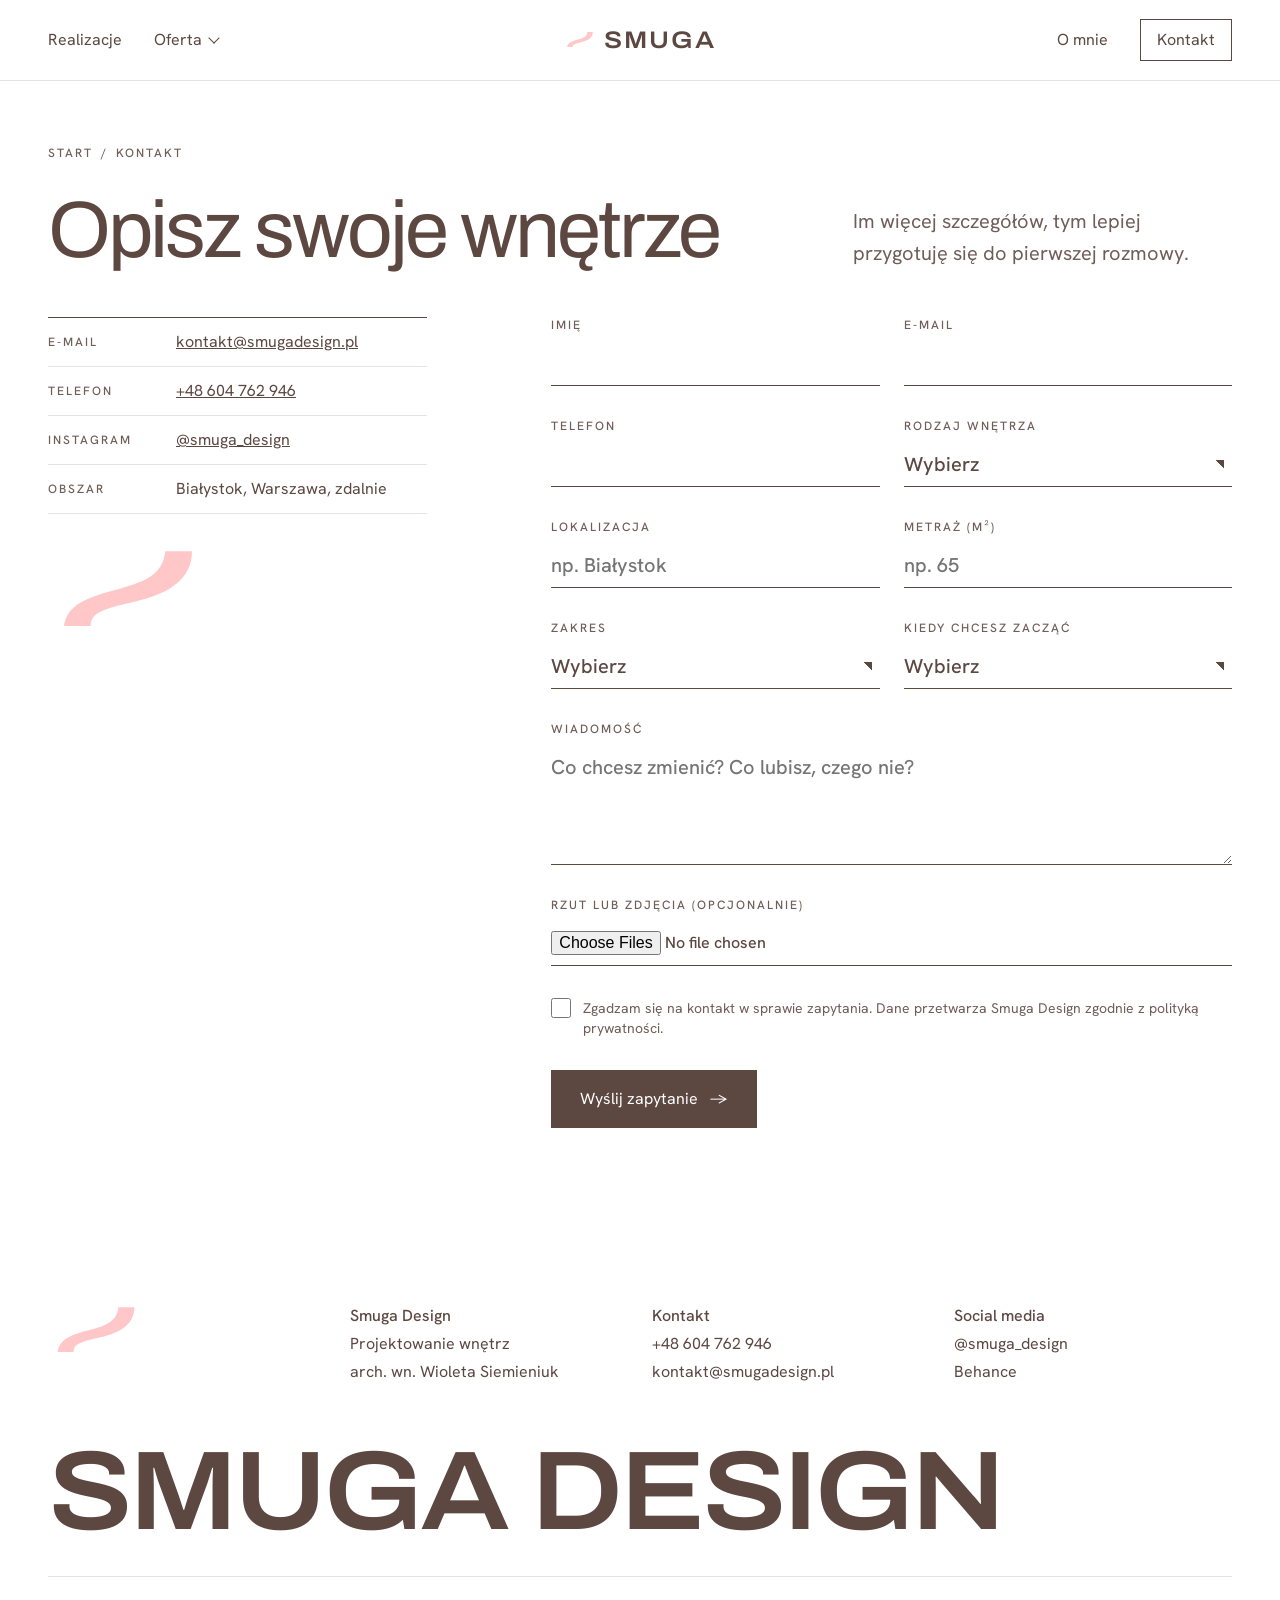
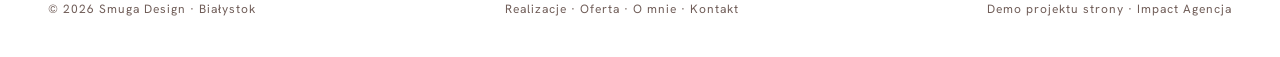
==== commit 632e3601: "Demo v3: loader, megamenu Oferta, hero z przenikaniem, tylko Realizacje, bez kodów projektów, gęstsz" ====
--- a/kontakt.html
+++ b/kontakt.html
@@ -10,23 +10,38 @@
 <meta property="og:description" content="Zapytanie o projekt wnętrza: mieszkanie, dom, wnętrze komercyjne. Białystok, Warszawa, zdalnie.">
 <meta property="og:image" content="img/mnc-kotara.webp">
 <meta name="theme-color" content="#FFFFFF">
+<script>try{if(!sessionStorage.getItem('smuga-ld')&&!matchMedia('(prefers-reduced-motion: reduce)').matches)document.documentElement.classList.add('ld')}catch(e){}</script>
 <link rel="icon" href="data:image/svg+xml,%3Csvg xmlns='http://www.w3.org/2000/svg' viewBox='0 0 120 64'%3E%3Cpath fill='%23FFC7C8' d='M12 60C14 44 30 38 54 32C76 26 86 20 88 4H108C108 24 92 36 64 42C42 47 32 50 32 60Z'/%3E%3C/svg%3E">
 <link rel="preconnect" href="https://fonts.googleapis.com">
 <link rel="preconnect" href="https://fonts.gstatic.com" crossorigin>
 <link href="https://fonts.googleapis.com/css2?family=Archivo:wdth,wght@100..112,400..600&family=Hanken+Grotesk:wght@400;500&display=swap" rel="stylesheet">
-<link rel="stylesheet" href="assets/style.css?v=3">
+<link rel="stylesheet" href="assets/style.css?v=4">
 </head>
 <body>
+<div class="loader" aria-hidden="true"><svg viewBox="0 0 120 64"><path d="M22 58C24 46 36 40 58 35C80 30 96 22 98 6"/></svg><div class="word"><span style="animation-delay:300ms">S</span><span style="animation-delay:340ms">M</span><span style="animation-delay:380ms">U</span><span style="animation-delay:420ms">G</span><span style="animation-delay:460ms">A</span><span style="animation-delay:500ms">&nbsp;</span><span style="animation-delay:540ms">D</span><span style="animation-delay:580ms">E</span><span style="animation-delay:620ms">S</span><span style="animation-delay:660ms">I</span><span style="animation-delay:700ms">G</span><span style="animation-delay:740ms">N</span></div><div class="bar"><i></i></div></div>
 <a class="skip" href="#main">Przejdź do treści</a>
 <header class="hdr">
   <div class="wrap">
-    <nav class="nav" aria-label="Projekty"><a href="realizacje.html">Realizacje</a><a href="wizualizacje.html">Wizualizacje</a></nav>
-    <a class="logo" href="index.html" aria-label="Smuga Design, strona główna"><svg class="streak-draw" viewBox="0 0 120 64" aria-hidden="true"><path d="M22 58C24 46 36 40 58 35C80 30 96 22 98 6"/></svg>SMUGA</a>
-    <nav class="nav r" aria-label="Pracownia"><a href="oferta.html">Oferta</a><a href="o-mnie.html">O mnie</a><a href="kontakt.html" aria-current="page">Kontakt</a></nav>
+    <nav class="nav" aria-label="Główne">
+      <a href="realizacje.html">Realizacje</a>
+      <button class="mm-btn" type="button" aria-expanded="false" aria-controls="mm">Oferta<i aria-hidden="true"></i></button>
+    </nav>
+    <a class="logo" href="index.html" aria-label="Smuga Design, strona główna"><svg class="streak" viewBox="0 0 120 64" aria-hidden="true"><path d="M12 60C14 44 30 38 54 32C76 26 86 20 88 4H108C108 24 92 36 64 42C42 47 32 50 32 60Z"/></svg>SMUGA</a>
+    <nav class="nav r" aria-label="Pracownia">
+      <a href="o-mnie.html">O mnie</a>
+      <a class="cta-s" href="kontakt.html" aria-current="page">Kontakt</a>
+    </nav>
     <button class="burger" type="button" aria-expanded="false" aria-controls="drawer"><span>Menu</span><i aria-hidden="true"></i></button>
   </div>
+  <div class="mm" id="mm">
+    <div class="wrap">
+      <div class="mm-intro"><div><p class="lbl muted">Oferta</p><p class="d-s" style="margin-top:12px">Od jednej konsultacji po kompletny projekt wnętrza.</p></div><a class="lnk" href="oferta.html">Cała oferta</a></div>
+      <nav class="mm-list" aria-label="Usługi"><a href="oferta.html#mieszkania"><span class="lbl muted">01</span><span class="d-s">Mieszkania</span><span class="ar" aria-hidden="true">&#8594;</span></a><a href="oferta.html#domy"><span class="lbl muted">02</span><span class="d-s">Domy</span><span class="ar" aria-hidden="true">&#8594;</span></a><a href="oferta.html#komercyjne"><span class="lbl muted">03</span><span class="d-s">Wnętrza komercyjne</span><span class="ar" aria-hidden="true">&#8594;</span></a><a href="oferta.html#wizualizacje"><span class="lbl muted">04</span><span class="d-s">Wizualizacje</span><span class="ar" aria-hidden="true">&#8594;</span></a><a href="oferta.html#konsultacje"><span class="lbl muted">05</span><span class="d-s">Konsultacje</span><span class="ar" aria-hidden="true">&#8594;</span></a></nav>
+      <div class="mm-pre"><figure aria-hidden="true"><div class="ph "><img src="img/viz-apartament-wwa-s.webp" srcset="img/viz-apartament-wwa-s.webp 800w, img/viz-apartament-wwa.webp 808w" sizes="360px" width="808" height="632" alt="Sypialnia z muralem i zabudową ze sklejki, mieszkanie w Warszawie" loading="lazy" decoding="async"></div><figcaption class="small muted">Od kawalerki po apartament: układ, zabudowy, światło i materiały.</figcaption></figure><figure aria-hidden="true"><div class="ph "><img src="img/viz-dom-001-s.webp" srcset="img/viz-dom-001-s.webp 800w, img/viz-dom-001.webp 808w" sizes="360px" width="808" height="632" alt="Kuchnia z wyspą i ryflowaną zabudową, dom jednorodzinny" loading="lazy" decoding="async"></div><figcaption class="small muted">Całe wnętrze domu jednorodzinnego, najlepiej już na etapie budowy.</figcaption></figure><figure aria-hidden="true"><div class="ph "><img src="img/mnc-bar-s.webp" srcset="img/mnc-bar-s.webp 800w, img/mnc-bar.webp 1062w" sizes="360px" width="1062" height="1400" alt="Bar ze stali i kwiaty przy ekspresie, kawiarnia MNC Concept" loading="lazy" decoding="async"></div><figcaption class="small muted">Kawiarnie, showroomy i lokale, które pracują na markę.</figcaption></figure><figure aria-hidden="true"><div class="ph "><img src="img/viz-showroom-s.webp" srcset="img/viz-showroom-s.webp 800w, img/viz-showroom.webp 808w" sizes="360px" width="808" height="632" alt="Jasny showroom z łukami i drewnianą zabudową, showroom Spod igły i nitki" loading="lazy" decoding="async"></div><figcaption class="small muted">Realistyczne obrazy wnętrza, zanim zapadną decyzje i wydatki.</figcaption></figure><figure aria-hidden="true"><div class="ph "><img src="img/mnc-loza-s.webp" srcset="img/mnc-loza-s.webp 800w, img/mnc-loza.webp 1320w" sizes="360px" width="1320" height="1731" alt="Strefa siedzisk przy jasnej kotarze, kawiarnia MNC Concept" loading="lazy" decoding="async"></div><figcaption class="small muted">Jedno spotkanie i konkretny kierunek zmian do zrobienia samodzielnie.</figcaption></figure></div>
+    </div>
+  </div>
 </header>
-<div class="drawer" id="drawer"><a href="realizacje.html">Realizacje</a><a href="wizualizacje.html">Wizualizacje</a><a href="oferta.html">Oferta</a><a href="o-mnie.html">O mnie</a><a href="kontakt.html">Kontakt</a><div class="small"><a href="mailto:kontakt@smugadesign.pl">kontakt@smugadesign.pl</a><a href="tel:+48604762946">+48 604 762 946</a></div></div>
+<div class="drawer" id="drawer"><a href="realizacje.html">Realizacje</a><a href="oferta.html">Oferta</a><div class="sub"><a href="oferta.html#mieszkania">Mieszkania</a><a href="oferta.html#domy">Domy</a><a href="oferta.html#komercyjne">Wnętrza komercyjne</a><a href="oferta.html#wizualizacje">Wizualizacje</a><a href="oferta.html#konsultacje">Konsultacje</a></div><a href="o-mnie.html">O mnie</a><a href="kontakt.html">Kontakt</a><div class="small"><a href="mailto:kontakt@smugadesign.pl">kontakt@smugadesign.pl</a><a href="tel:+48604762946">+48 604 762 946</a></div></div>
 <main id="main">
 <div class="ph-head"><div class="wrap">
   <p class="crumbs"><a href="index.html">Start</a><span>/</span><span>Kontakt</span></p>
@@ -44,7 +59,7 @@
     <label>Rodzaj wnętrza<select name="typ" required><option value="">Wybierz</option><option>Mieszkanie</option><option>Dom</option><option>Wnętrze komercyjne</option><option>Inne</option></select></label>
     <label>Lokalizacja<input name="miasto" placeholder="np. Białystok"></label>
     <label>Metraż (m²)<input name="metraz" inputmode="numeric" placeholder="np. 65"></label>
-    <label>Zakres<select name="zakres"><option value="">Wybierz</option><option>Konsultacja</option><option>Projekt koncepcyjny</option><option>Projekt kompleksowy</option><option>Jeszcze nie wiem</option></select></label>
+    <label>Zakres<select name="zakres"><option value="">Wybierz</option><option>Mieszkania</option><option>Domy</option><option>Wnętrza komercyjne</option><option>Wizualizacje</option><option>Konsultacje</option><option>Jeszcze nie wiem</option></select></label>
     <label>Kiedy chcesz zacząć<select name="termin"><option value="">Wybierz</option><option>Jak najszybciej</option><option>W ciągu 3 miesięcy</option><option>Za 3-6 miesięcy</option><option>Później</option></select></label>
     <label class="full">Wiadomość<textarea name="wiadomosc" placeholder="Co chcesz zmienić? Co lubisz, czego nie?"></textarea></label>
     <label class="full">Rzut lub zdjęcia (opcjonalnie)<input type="file" name="pliki" multiple accept=".pdf,.jpg,.jpeg,.png"></label>
@@ -61,9 +76,9 @@
     <div class="col"><b>Kontakt</b><a href="tel:+48604762946">+48 604 762 946</a><a href="mailto:kontakt@smugadesign.pl">kontakt@smugadesign.pl</a></div>
     <div class="col"><b>Social media</b><a href="https://www.instagram.com/smuga_design/" rel="noopener">@smuga_design</a><a href="https://www.behance.net/smugadesign" rel="noopener">Behance</a></div>
     <p class="mark" aria-hidden="true">SMUGA DESIGN</p>
-    <div class="bottom"><span>© 2026 Smuga Design · Białystok</span><span><a href="realizacje.html">Realizacje</a> · <a href="wizualizacje.html">Wizualizacje</a> · <a href="oferta.html">Oferta</a> · <a href="o-mnie.html">O mnie</a> · <a href="kontakt.html">Kontakt</a></span><span>Demo projektu strony · Impact Agencja</span></div>
+    <div class="bottom"><span>© 2026 Smuga Design · Białystok</span><span><a href="realizacje.html">Realizacje</a> · <a href="oferta.html">Oferta</a> · <a href="o-mnie.html">O mnie</a> · <a href="kontakt.html">Kontakt</a></span><span>Demo projektu strony · Impact Agencja</span></div>
   </div>
 </footer>
-<script src="assets/app.js?v=3" defer></script>
+<script src="assets/app.js?v=4" defer></script>
 </body>
 </html>
--- a/assets/style.css
+++ b/assets/style.css
@@ -1,4 +1,4 @@
-/* Smuga Design - demo strony v2. Siatka 4 px, kolory ze stopki marki, bez ułamków w wymiarach. */
+/* Smuga Design - demo strony v3. Siatka 4 px, kolory ze stopki marki, bez ułamków w wymiarach. */
 :root {
   --white: #FFFFFF;
   --ink: #5C4741;
@@ -11,8 +11,8 @@
   --font: "Hanken Grotesk", system-ui, sans-serif;
   --max: 1440px;
   --gut: 48px;
-  --t-fast: 200ms;
-  --t-in: 720ms;
+  --hdr: 80px;
+  --fast: 200ms;
 }
 * { box-sizing: border-box; }
 html { -webkit-text-size-adjust: 100%; overflow-x: clip; }
@@ -24,144 +24,183 @@
 ul, ol { padding: 0; list-style: none; }
 h1, h2, h3, h4 { font-weight: 400; text-wrap: balance; hyphens: none; }
 p { text-wrap: pretty; hyphens: none; }
+button { font: inherit; color: inherit; }
 :focus-visible { outline: 2px solid currentColor; outline-offset: 4px; }
-.skip { position: absolute; left: 16px; top: -64px; background: var(--ink); color: var(--white); padding: 8px 16px; z-index: 90; }
+.skip { position: absolute; left: 16px; top: -64px; background: var(--ink); color: var(--white); padding: 8px 16px; z-index: 120; }
 .skip:focus { top: 16px; }
 .wrap { max-width: var(--max); margin: 0 auto; padding: 0 var(--gut); }
 .g12 { display: grid; grid-template-columns: repeat(12, minmax(0, 1fr)); gap: 24px; }
 
 /* typografia */
 .d-xxl { font-family: var(--display); font-weight: 500; font-size: 188px; line-height: 160px; letter-spacing: -8px; }
-.d-xl { font-family: var(--display); font-weight: 400; font-size: 120px; line-height: 108px; letter-spacing: -4px; }
-.d-l { font-family: var(--display); font-weight: 400; font-size: 80px; line-height: 76px; letter-spacing: -3px; }
-.d-m { font-family: var(--display); font-weight: 400; font-size: 48px; line-height: 52px; letter-spacing: -1px; }
-.d-s { font-family: var(--display); font-weight: 400; font-size: 32px; line-height: 36px; letter-spacing: -1px; }
+.d-xl { font-family: var(--display); font-weight: 400; font-size: 96px; line-height: 92px; letter-spacing: -4px; }
+.d-l { font-family: var(--display); font-weight: 400; font-size: 64px; line-height: 64px; letter-spacing: -2px; }
+.d-m { font-family: var(--display); font-weight: 400; font-size: 40px; line-height: 44px; letter-spacing: -1px; }
+.d-s { font-family: var(--display); font-weight: 400; font-size: 24px; line-height: 28px; letter-spacing: 0; }
 .lead { font-size: 20px; line-height: 32px; }
 .small { font-size: 14px; line-height: 20px; }
 .lbl { font-size: 12px; line-height: 16px; letter-spacing: 2px; text-transform: uppercase; font-weight: 500; }
-.code { font-size: 12px; line-height: 16px; letter-spacing: 1px; font-weight: 500; font-variant-numeric: tabular-nums; }
 .muted { color: var(--ink-2); }
-.tag { display: inline-block; border: 1px solid currentColor; padding: 4px 8px; font-size: 12px; line-height: 16px; letter-spacing: 2px; text-transform: uppercase; font-weight: 500; white-space: nowrap; }
-.tag.real { background: var(--pink); border-color: var(--pink); color: var(--ink); }
-.chap.pink .tag.real { background: var(--white); border-color: var(--white); }
-
-/* smuga: znak marki */
+.lnk { display: inline-flex; gap: 12px; align-items: center; text-decoration: none; padding-bottom: 4px; border-bottom: 1px solid currentColor; white-space: nowrap; }
+.lnk::after { content: "\2192"; transition: transform var(--fast) ease-out; }
+.lnk:hover::after { transform: translateX(4px); }
+.btn { display: inline-flex; align-items: center; gap: 12px; background: var(--ink); color: var(--white); border: 1px solid var(--ink); padding: 16px 28px; font-size: 16px; line-height: 24px; text-decoration: none; cursor: pointer; transition: background var(--fast) ease-out, color var(--fast) ease-out; white-space: nowrap; }
+.btn::after { content: "\2192"; }
+.btn:hover { background: var(--white); color: var(--ink); }
+.btn.light { background: var(--white); color: var(--ink); border-color: var(--white); }
+.btn.light:hover { background: transparent; color: var(--white); }
+.btn:active { transform: scale(0.98); }
 .streak { fill: var(--pink); height: auto; }
-.streak-draw path { fill: none; stroke: var(--pink); stroke-width: 18; stroke-linecap: round; stroke-dasharray: 200; stroke-dashoffset: 200; animation: draw 1200ms ease-out 300ms forwards; }
+
+/* loader */
+.loader { display: none; }
+.ld .loader { display: flex; position: fixed; inset: 0; z-index: 100; background: var(--white); flex-direction: column; align-items: center; justify-content: center; gap: 24px; animation: ld-fail 0ms linear 4000ms forwards; }
+.ld body { overflow: hidden; }
+.loader svg { width: 160px; }
+.loader svg path { fill: none; stroke: var(--pink); stroke-width: 20; stroke-linecap: round; stroke-dasharray: 200; stroke-dashoffset: 200; animation: draw 900ms ease-in-out 100ms forwards; }
+.loader .word { display: flex; font-family: var(--display); font-stretch: 112%; font-weight: 600; font-size: 32px; line-height: 40px; letter-spacing: 6px; overflow: hidden; }
+.loader .word span { display: inline-block; transform: translateY(100%); animation: up 600ms ease-out forwards; }
+.loader .bar { width: 160px; height: 1px; background: var(--line); position: relative; overflow: hidden; }
+.loader .bar i { position: absolute; inset: 0; background: var(--ink); transform: scaleX(0); transform-origin: left; animation: fill 1300ms ease-in-out forwards; }
+.loader.out { transform: translateY(-100%); transition: transform 800ms ease-in-out; }
 @keyframes draw { to { stroke-dashoffset: 0; } }
-
-/* nagłówek */
-.hdr { position: sticky; top: 0; z-index: 40; background: var(--white); color: var(--ink); border-bottom: 1px solid var(--line); transition: background var(--t-fast) ease-out, color var(--t-fast) ease-out, border-color var(--t-fast) ease-out; }
-.hdr .wrap { display: grid; grid-template-columns: minmax(0, 1fr) auto minmax(0, 1fr); align-items: center; height: 80px; }
-.hdr.over { position: fixed; left: 0; right: 0; background: transparent; color: var(--white); border-color: transparent; }
-.hdr.over.is-scrolled { background: var(--white); color: var(--ink); border-color: var(--line); }
-.nav { display: flex; gap: 32px; }
-.nav.r { justify-content: flex-end; }
-.nav a { text-decoration: none; font-size: 16px; line-height: 24px; padding: 4px 0; background: linear-gradient(currentColor, currentColor) left bottom / 0 1px no-repeat; transition: background-size var(--t-fast) ease-out; }
-.nav a:hover, .nav a[aria-current="page"] { background-size: 100% 1px; }
+@keyframes up { to { transform: none; } }
+@keyframes fill { to { transform: scaleX(1); } }
+@keyframes ld-fail { to { visibility: hidden; } }
+
+/* nagłówek i megamenu */
+.hdr { position: sticky; top: 0; z-index: 60; background: var(--white); border-bottom: 1px solid var(--line); }
+.hdr > .wrap { display: grid; grid-template-columns: minmax(0, 1fr) auto minmax(0, 1fr); align-items: center; height: var(--hdr); }
 .logo { display: flex; align-items: center; gap: 8px; text-decoration: none; font-family: var(--display); font-stretch: 112%; font-weight: 600; font-size: 24px; line-height: 24px; letter-spacing: 2px; }
 .logo svg { width: 32px; }
-.burger { display: none; background: none; border: 0; color: inherit; font: inherit; padding: 8px; cursor: pointer; justify-self: end; align-items: center; gap: 8px; }
+.nav { display: flex; gap: 32px; align-items: center; }
+.nav.r { justify-content: flex-end; }
+.nav > a, .nav .mm-btn { text-decoration: none; font-size: 16px; line-height: 24px; padding: 4px 0; background: linear-gradient(currentColor, currentColor) left bottom / 0 1px no-repeat; transition: background-size var(--fast) ease-out; border: 0; cursor: pointer; display: inline-flex; gap: 8px; align-items: center; }
+.nav > a:hover, .nav > a[aria-current="page"], .nav .mm-btn:hover, .nav .mm-btn[aria-expanded="true"], .nav .mm-btn.cur { background-size: 100% 1px; }
+.mm-btn i { display: inline-block; width: 8px; height: 8px; border-right: 1px solid currentColor; border-bottom: 1px solid currentColor; transform: translateY(-2px) rotate(45deg); transition: transform var(--fast) ease-out; }
+.mm-btn[aria-expanded="true"] i { transform: translateY(2px) rotate(225deg); }
+.nav .cta-s { border: 1px solid var(--ink); padding: 8px 16px; background: none; }
+.nav .cta-s:hover { background: var(--ink); color: var(--white); }
+.mm { position: absolute; left: 0; right: 0; top: 100%; background: var(--white); border-bottom: 1px solid var(--line); box-shadow: 0 24px 48px #3B2D2914; visibility: hidden; opacity: 0; transform: translateY(-8px); transition: opacity 240ms ease-out, transform 240ms ease-out, visibility 240ms; }
+.mm.is-open { visibility: visible; opacity: 1; transform: none; }
+.mm .wrap { display: grid; grid-template-columns: repeat(12, minmax(0, 1fr)); gap: 24px; padding-top: 40px; padding-bottom: 40px; }
+.mm-intro { grid-column: 1 / 4; display: flex; flex-direction: column; justify-content: space-between; gap: 24px; }
+.mm-list { grid-column: 4 / 9; border-top: 1px solid var(--ink); }
+.mm-list a { display: grid; grid-template-columns: 40px minmax(0, 1fr) 24px; gap: 16px; align-items: baseline; padding: 14px 0; border-bottom: 1px solid var(--line); text-decoration: none; }
+.mm-list a .d-s { transition: transform 300ms ease-out; }
+.mm-list a .ar { opacity: 0; transition: opacity var(--fast) ease-out; }
+.mm-list a:hover .d-s, .mm-list a:focus-visible .d-s, .mm-list a.on .d-s { transform: translateX(8px); }
+.mm-list a:hover .ar, .mm-list a:focus-visible .ar, .mm-list a.on .ar { opacity: 1; }
+.mm-pre { grid-column: 9 / -1; position: relative; min-height: 320px; }
+.mm-pre figure { position: absolute; inset: 0; opacity: 0; transition: opacity 400ms ease-out; display: grid; grid-template-rows: minmax(0, 1fr) auto; gap: 12px; }
+.mm-pre figure.on { opacity: 1; }
+.mm-pre figure .ph { height: 100%; }
+.burger { display: none; background: none; border: 0; padding: 8px; cursor: pointer; justify-self: end; align-items: center; gap: 8px; }
 .burger i { display: block; width: 24px; height: 8px; border-top: 1px solid currentColor; border-bottom: 1px solid currentColor; }
 .drawer { display: none; }
 
-/* hero */
-.hero { position: relative; height: 100svh; min-height: 640px; color: var(--white); overflow: hidden; background: var(--deep); }
-.hero > img { position: absolute; inset: 0; width: 100%; height: 100%; object-fit: cover; object-position: 50% 40%; }
-.hero::before { content: ""; position: absolute; inset: 0; background: linear-gradient(180deg, #3B2D2966 0%, #3B2D2900 28%, #3B2D2900 48%, #3B2D29E6 100%); z-index: 1; }
-.hero .sweep { position: absolute; inset: 0; z-index: 1; pointer-events: none; background: linear-gradient(110deg, #FFC7C800 30%, #FFC7C8B3 46%, #FFFFFF66 50%, #FFC7C800 64%); mix-blend-mode: soft-light; transform: translateX(-100%); animation: sweep 2400ms ease-in-out 400ms forwards; }
-@keyframes sweep { to { transform: translateX(100%); } }
-.hero .wrap { position: relative; z-index: 2; height: 100%; display: flex; flex-direction: column; justify-content: flex-end; padding-bottom: 48px; }
-.hero h1 { max-width: 1200px; }
-.hero h1 .streak { display: inline-block; width: 160px; margin-left: 16px; vertical-align: top; }
-.hero-bar { margin-top: 40px; padding-top: 20px; border-top: 1px solid #FFFFFF80; display: grid; grid-template-columns: repeat(12, minmax(0, 1fr)); gap: 24px; align-items: start; }
-.hero-bar p { grid-column: 1 / 6; }
-.hero-bar .lbl { grid-column: 7 / 10; }
-.hero-bar a { grid-column: 10 / -1; justify-self: end; }
-.lnk { display: inline-flex; gap: 12px; align-items: center; text-decoration: none; padding-bottom: 4px; border-bottom: 1px solid currentColor; }
-.lnk::after { content: "\2192"; transition: transform var(--t-fast) ease-out; }
-.lnk:hover::after { transform: translateX(4px); }
-
-/* wstęp */
-.intro { padding: 160px 0 128px; }
-.intro .g12 { align-items: end; }
-.intro .lbl { grid-column: 1 / 4; align-self: start; padding-top: 16px; }
-.intro .d-l { grid-column: 4 / -1; }
-.intro .d-l em { font-style: normal; -webkit-box-decoration-break: clone; box-decoration-break: clone; background: linear-gradient(var(--pink), var(--pink)) left 88% / 100% 24px no-repeat; }
-
-/* rozdziały projektów */
-.chap { padding: 128px 0; }
-.chap.pink { background: var(--pink); }
-.chap.dark { background: var(--ink); color: var(--white); }
-.chap.soft { background: var(--soft); }
-.chap-top { display: flex; justify-content: space-between; align-items: baseline; gap: 24px; padding-bottom: 20px; margin-bottom: 48px; border-bottom: 1px solid currentColor; }
-.chap-top .num { font-family: var(--display); font-size: 20px; line-height: 28px; white-space: nowrap; }
-.chap .g12 { align-items: end; }
-.chap .media { grid-column: 1 / 9; display: block; }
-.chap .txt { grid-column: 9 / -1; display: flex; flex-direction: column; gap: 24px; }
-.chap.flip .media { grid-column: 5 / -1; grid-row: 1; }
-.chap.flip .txt { grid-column: 1 / 5; grid-row: 1; }
-.chap .meta { border-top: 1px solid currentColor; }
-.chap .meta div { display: flex; justify-content: space-between; gap: 16px; padding: 10px 0; border-bottom: 1px solid currentColor; }
-.chap .meta dt { font-size: 12px; line-height: 20px; letter-spacing: 2px; text-transform: uppercase; font-weight: 500; }
-.chap .meta dd { text-align: right; }
-.chap.dark .meta, .chap.dark .meta div, .chap.dark .chap-top { border-color: #FFFFFF59; }
-
+/* zdjęcia */
 .ph { position: relative; overflow: hidden; background: var(--line); }
 .ph img { width: 100%; height: 100%; object-fit: cover; transition: transform 900ms ease-out; }
-a:hover .ph img, button:hover .ph img { transform: scale(1.02); }
-.r-3-2 { aspect-ratio: 3 / 2; } .r-4-5 { aspect-ratio: 4 / 5; } .r-5-4 { aspect-ratio: 5 / 4; } .r-1-1 { aspect-ratio: 1 / 1; } .r-16-9 { aspect-ratio: 16 / 9; } .r-2-3 { aspect-ratio: 2 / 3; }
-
-/* studio */
-.studio { padding: 160px 0; }
-.studio .pic { grid-column: 1 / 6; }
-.studio .pic figcaption { margin-top: 12px; display: flex; justify-content: space-between; gap: 16px; }
-.studio .txt { grid-column: 7 / -1; align-self: center; }
-.studio .d-m { margin: 24px 0 40px; }
-.means { display: grid; grid-template-columns: repeat(2, minmax(0, 1fr)); gap: 0 24px; border-top: 1px solid var(--ink); }
-.means li { padding: 20px 0; border-bottom: 1px solid var(--line); display: grid; gap: 4px; }
-.means b { font-weight: 500; font-size: 20px; line-height: 28px; }
-
-/* usługi: duże hasła */
-.svc { padding: 128px 0; border-top: 1px solid var(--line); }
-.svc-head { margin-bottom: 48px; }
-.svc-head .lbl { grid-column: 1 / 4; }
-.svc-head p { grid-column: 7 / -1; }
-.svc-list li a { display: grid; grid-template-columns: 80px minmax(0, 1fr) 360px 48px; gap: 24px; align-items: center; padding: 24px 0; border-top: 1px solid var(--line); text-decoration: none; transition: color var(--t-fast) ease-out; }
-.svc-list li:last-child a { border-bottom: 1px solid var(--line); }
-.svc-list .d-l { transition: transform 400ms ease-out; }
-.svc-list .ar { justify-self: end; font-size: 24px; transition: transform var(--t-fast) ease-out; }
-.svc-list a:hover .d-l, .svc-list a:focus-visible .d-l { transform: translateX(16px); }
-.svc-list a:hover .ar { transform: translateX(4px); }
-.svc-list .hl { background: linear-gradient(var(--pink), var(--pink)) left 84% / 0 24px no-repeat; transition: background-size 500ms ease-out; }
-.svc-list a:hover .hl, .svc-list a:focus-visible .hl { background-size: 100% 24px; }
-
-/* proces */
-.proc { padding: 128px 0; background: var(--soft); }
-.proc .head { margin-bottom: 64px; }
-.proc .head .lbl { grid-column: 1 / 4; }
-.proc .head h2 { grid-column: 4 / 11; }
-.proc ol { display: grid; grid-template-columns: repeat(5, minmax(0, 1fr)); gap: 24px; counter-reset: s; }
-.proc li { counter-increment: s; border-top: 1px solid var(--ink); padding-top: 20px; display: grid; gap: 12px; align-content: start; }
-.proc li::before { content: counter(s, decimal-leading-zero); font-family: var(--display); font-size: 48px; line-height: 52px; letter-spacing: -1px; }
-.proc li b { font-weight: 500; font-size: 20px; line-height: 28px; }
+a:hover .ph img, button:hover .ph img { transform: scale(1.03); }
+.r-3-2 { aspect-ratio: 3 / 2; } .r-4-5 { aspect-ratio: 4 / 5; } .r-5-4 { aspect-ratio: 5 / 4; } .r-1-1 { aspect-ratio: 1 / 1; } .r-16-9 { aspect-ratio: 16 / 9; } .r-2-3 { aspect-ratio: 2 / 3; } .r-3-4 { aspect-ratio: 3 / 4; }
+
+/* hero: brązowe pole + przenikające zdjęcia */
+.hero { display: grid; grid-template-columns: 5fr 7fr; height: calc(100svh - var(--hdr)); min-height: 600px; max-height: 960px; }
+.hero-txt { background: var(--ink); color: var(--white); padding: 48px var(--gut); display: flex; flex-direction: column; justify-content: space-between; gap: 32px; position: relative; overflow: hidden; }
+.hero-txt > .streak { position: absolute; width: 280px; right: -64px; bottom: 168px; }
+.hero-txt h1 { position: relative; }
+.hero-txt .lead { max-width: 440px; }
+.hero-cap { display: grid; gap: 16px; }
+.hero-cap .now { display: flex; justify-content: space-between; align-items: baseline; gap: 16px; min-height: 28px; }
+.hero-cap .now span { transition: opacity 400ms ease-out; }
+.prog { display: grid; grid-template-columns: repeat(var(--n), minmax(0, 1fr)); gap: 8px; }
+.prog button { all: unset; cursor: pointer; height: 16px; display: flex; align-items: center; }
+.prog button i { display: block; width: 100%; height: 2px; background: #FFFFFF59; position: relative; overflow: hidden; }
+.prog button i::after { content: ""; position: absolute; inset: 0; background: var(--white); transform: scaleX(0); transform-origin: left; }
+.prog button.done i::after { transform: scaleX(1); }
+.prog button.on i::after { animation: fill var(--dur) linear forwards; }
+.prog button:focus-visible { outline: 2px solid var(--white); outline-offset: 2px; }
+.hero.paused .prog button.on i::after { animation-play-state: paused; }
+.hero-img { position: relative; overflow: hidden; background: var(--deep); }
+.hero-img .sl { position: absolute; inset: 0; opacity: 0; transition: opacity 1200ms ease-in-out; }
+.hero-img .sl.on { opacity: 1; }
+.hero-img .sl img { width: 100%; height: 100%; object-fit: cover; transform: scale(1.08); }
+.hero-img .sl.on img { animation: kb 7000ms ease-out forwards; }
+@keyframes kb { from { transform: scale(1.08); } to { transform: scale(1); } }
+.hero-img .sweep { position: absolute; inset: 0; z-index: 2; pointer-events: none; background: linear-gradient(110deg, #FFC7C800 30%, #FFC7C8B3 46%, #FFFFFF66 50%, #FFC7C800 64%); mix-blend-mode: soft-light; transform: translateX(-100%); }
+.go .hero-img .sweep { animation: sweep 2200ms ease-in-out 200ms forwards; }
+@keyframes sweep { to { transform: translateX(100%); } }
+
+/* pasek przewijany */
+.marq { border-bottom: 1px solid var(--line); overflow: hidden; padding: 20px 0; }
+.marq .track { display: flex; width: max-content; animation: marq 40000ms linear infinite; }
+.marq:hover .track { animation-play-state: paused; }
+.marq .grp { display: flex; align-items: center; gap: 32px; padding-right: 32px; }
+.marq .grp span { font-family: var(--display); font-size: 40px; line-height: 44px; letter-spacing: -1px; white-space: nowrap; }
+.marq .grp svg { width: 56px; flex: none; }
+@keyframes marq { to { transform: translateX(-50%); } }
+
+/* sekcje */
+.sec { padding: 96px 0; }
+.sec-h { display: flex; justify-content: space-between; align-items: end; gap: 24px; margin-bottom: 40px; }
+.sec-h .lbl { display: block; margin-bottom: 12px; }
+
+/* rząd realizacji */
+.strip { display: grid; grid-template-columns: repeat(4, minmax(0, 1fr)); gap: 24px; }
+.tile { text-decoration: none; display: grid; gap: 12px; align-content: start; }
+.tile .row { display: flex; justify-content: space-between; align-items: baseline; gap: 12px; }
+.tile .row .ar { transition: transform var(--fast) ease-out; }
+.tile:hover .row .ar { transform: translateX(4px); }
+.tile:hover h3 { text-decoration: underline; text-underline-offset: 4px; text-decoration-thickness: 1px; }
+.tile h3 { font-size: 20px; line-height: 28px; }
+
+/* wyróżniona realizacja: kolaż na różowym */
+.feat { background: var(--pink); overflow: hidden; }
+.feat .wrap { padding-top: 96px; padding-bottom: 96px; align-items: center; }
+.feat .txt { grid-column: 1 / 5; display: grid; gap: 24px; justify-items: start; }
+.feat .facts { display: flex; flex-wrap: wrap; gap: 8px 32px; border-top: 1px solid var(--ink); padding-top: 16px; justify-self: stretch; }
+.feat .facts div { display: grid; gap: 2px; }
+.feat .col { grid-column: 6 / -1; display: grid; grid-template-columns: repeat(7, minmax(0, 1fr)); gap: 24px; align-items: start; }
+.feat .col .a { grid-column: 1 / 5; }
+.feat .col .b { grid-column: 5 / -1; margin-top: 120px; }
+.feat .col .c { grid-column: 2 / 5; margin-top: -96px; position: relative; z-index: 1; border: 8px solid var(--pink); }
+
+/* mozaika detali */
+.mos-h { display: grid; grid-template-columns: repeat(12, minmax(0, 1fr)); gap: 24px; align-items: end; margin-bottom: 48px; }
+.mos-h h2 { grid-column: 1 / 8; }
+.mos-h p { grid-column: 9 / -1; }
+.mos { display: grid; grid-template-columns: repeat(6, minmax(0, 1fr)); gap: 24px; align-items: start; }
+.mos a { text-decoration: none; display: grid; gap: 8px; }
+.mos a:nth-child(1) { grid-column: 1 / 3; }
+.mos a:nth-child(2) { grid-column: 3 / 4; margin-top: 96px; }
+.mos a:nth-child(3) { grid-column: 4 / 6; margin-top: 40px; }
+.mos a:nth-child(4) { grid-column: 6 / 7; margin-top: 160px; }
+.mos a:nth-child(5) { grid-column: 1 / 2; margin-top: 24px; }
+.mos a:nth-child(6) { grid-column: 2 / 4; margin-top: 72px; }
+.mos a:nth-child(7) { grid-column: 4 / 5; margin-top: 64px; }
+.mos a:nth-child(8) { grid-column: 5 / 7; margin-top: 48px; }
+.mos span { font-size: 12px; line-height: 16px; color: var(--ink-2); }
+
+/* o mnie */
+.me { background: var(--soft); }
+.me .wrap { padding-top: 96px; padding-bottom: 96px; align-items: center; }
+.me .pic { grid-column: 1 / 6; }
+.me .txt { grid-column: 7 / -1; display: grid; gap: 24px; }
+.me .sig { display: flex; justify-content: space-between; gap: 16px; align-items: center; padding-top: 16px; border-top: 1px solid var(--ink); flex-wrap: wrap; }
 
 /* kontakt */
-.cta { background: var(--pink); padding: 160px 0 128px; overflow: hidden; }
-.cta .d-xxl { margin-bottom: 64px; }
+.cta { background: var(--pink); padding: 96px 0; overflow: hidden; }
+.cta .d-xxl { margin-bottom: 48px; }
 .cta .row { display: grid; grid-template-columns: repeat(12, minmax(0, 1fr)); gap: 24px; align-items: end; border-top: 1px solid var(--ink); padding-top: 24px; }
 .cta .row p { grid-column: 1 / 6; }
 .cta .row .links { grid-column: 7 / 10; display: grid; gap: 4px; }
 .cta .row .links a { text-decoration: none; font-size: 20px; line-height: 28px; }
 .cta .row .links a:hover { text-decoration: underline; text-underline-offset: 4px; }
 .cta .row .btn { grid-column: 10 / -1; justify-self: end; }
-.btn { display: inline-flex; align-items: center; gap: 12px; background: var(--ink); color: var(--white); border: 1px solid var(--ink); padding: 20px 32px; font: inherit; font-size: 16px; line-height: 24px; text-decoration: none; cursor: pointer; transition: background var(--t-fast) ease-out, color var(--t-fast) ease-out; }
-.btn::after { content: "\2192"; }
-.btn:hover { background: var(--white); color: var(--ink); }
-.btn:active { transform: scale(0.98); }
 
 /* stopka */
-.ftr { padding: 96px 0 40px; }
+.ftr { padding: 80px 0 40px; }
 .ftr .g12 { row-gap: 32px; }
 .ftr .mk { grid-column: 1 / 4; }
 .ftr .mk svg { width: 96px; }
@@ -169,103 +208,97 @@
 .ftr .col b { font-weight: 500; }
 .ftr a { text-decoration: none; }
 .ftr a:hover { text-decoration: underline; text-underline-offset: 4px; }
-.ftr .mark { grid-column: 1 / -1; font-family: var(--display); font-stretch: 112%; font-weight: 600; font-size: 144px; line-height: 128px; letter-spacing: -4px; white-space: nowrap; margin-top: 32px; }
+.ftr .mark { grid-column: 1 / -1; font-family: var(--display); font-stretch: 112%; font-weight: 600; font-size: 144px; line-height: 128px; letter-spacing: -4px; white-space: nowrap; margin-top: 24px; }
 .ftr .bottom { grid-column: 1 / -1; display: flex; justify-content: space-between; gap: 16px; flex-wrap: wrap; padding-top: 24px; border-top: 1px solid var(--line); font-size: 12px; line-height: 16px; letter-spacing: 1px; color: var(--ink-2); }
 
-/* nagłówek podstron */
-.ph-head { padding: 96px 0 64px; }
-.ph-head .crumbs { margin-bottom: 40px; }
+/* podstrony: nagłówek */
+.ph-head { padding: 64px 0 48px; }
+.ph-head .crumbs { margin-bottom: 32px; }
 .ph-head .g12 { align-items: end; }
-.ph-head h1 { grid-column: 1 / 9; }
+.ph-head h1 { grid-column: 1 / 8; }
 .ph-head p { grid-column: 9 / -1; }
 .crumbs { display: flex; gap: 8px; flex-wrap: wrap; font-size: 12px; line-height: 16px; letter-spacing: 2px; text-transform: uppercase; font-weight: 500; color: var(--ink-2); }
 .crumbs a { text-decoration: none; }
 .crumbs a:hover { text-decoration: underline; }
-.switch { display: flex; gap: 40px; border-bottom: 1px solid var(--line); }
-.switch a { text-decoration: none; font-family: var(--display); font-size: 32px; line-height: 40px; letter-spacing: -1px; padding: 16px 0; margin-bottom: -1px; border-bottom: 2px solid transparent; display: flex; gap: 8px; align-items: flex-start; color: var(--ink-2); }
-.switch a sup { font-family: var(--font); font-size: 12px; line-height: 16px; letter-spacing: 0; }
-.switch a[aria-current="page"], .switch a:hover { color: var(--ink); border-bottom-color: var(--ink); }
-
-/* indeks projektów */
-.idx { padding: 0 0 128px; }
-.idx-row { display: grid; grid-template-columns: 64px 280px minmax(0, 1fr) 200px 120px 160px; gap: 24px; align-items: center; padding: 24px 0; border-bottom: 1px solid var(--line); text-decoration: none; }
-.idx-row .ph { aspect-ratio: 4 / 3; }
-.idx-row .d-m { transition: transform 400ms ease-out; }
-.idx-row:hover .d-m, .idx-row:focus-visible .d-m { transform: translateX(12px); }
-.idx-row .end { justify-self: end; }
-.idx-row.soon { color: var(--ink-2); }
-.idx-row.soon .ph { background: var(--soft); display: flex; align-items: center; justify-content: center; }
-.idx-row.soon .ph svg { width: 96px; }
-.idx-big { margin: 48px 0 64px; }
-.idx-big a { display: block; text-decoration: none; }
-
-/* strona projektu */
-.p-top { padding: 64px 0 48px; }
-.p-top .row { display: flex; justify-content: space-between; align-items: center; gap: 16px; flex-wrap: wrap; margin-bottom: 48px; }
-.p-top h1 { max-width: 1240px; }
-.p-hero .ph { aspect-ratio: 16 / 9; }
+
+/* lista realizacji: siatka asymetryczna */
+.works { display: grid; grid-template-columns: repeat(12, minmax(0, 1fr)); gap: 64px 24px; padding-bottom: 96px; }
+.works .tile:nth-child(4n+1) { grid-column: 1 / 8; }
+.works .tile:nth-child(4n+2) { grid-column: 9 / -1; margin-top: 160px; }
+.works .tile:nth-child(4n+3) { grid-column: 2 / 6; }
+.works .tile:nth-child(4n+4) { grid-column: 7 / -1; margin-top: 80px; }
+.works .tile h3 { font-family: var(--display); font-size: 32px; line-height: 36px; letter-spacing: -1px; }
+
+/* strona realizacji */
+.p-top { padding: 48px 0 40px; }
+.p-top .g12 { align-items: end; }
+.p-top h1 { grid-column: 1 / 9; }
+.p-top .facts-top { grid-column: 9 / -1; display: grid; grid-template-columns: repeat(2, minmax(0, 1fr)); gap: 16px 24px; border-top: 1px solid var(--ink); padding-top: 16px; }
+.p-top .facts-top div { display: grid; gap: 2px; }
+.p-top .crumbs { margin-bottom: 32px; }
+.p-hero .ph { aspect-ratio: 21 / 9; }
 .p-hero button { all: unset; display: block; width: 100%; cursor: zoom-in; }
 .p-hero button:focus-visible { outline: 2px solid var(--ink); outline-offset: 4px; }
-.p-body { padding: 96px 0 128px; }
-.p-side { grid-column: 1 / 5; align-self: start; position: sticky; top: 112px; display: grid; gap: 32px; }
-.p-side .facts { border-top: 1px solid var(--ink); }
-.p-side .facts div { display: grid; grid-template-columns: 112px minmax(0, 1fr); gap: 16px; padding: 10px 0; border-bottom: 1px solid var(--line); }
-.p-side .facts dt { font-size: 12px; line-height: 24px; letter-spacing: 2px; text-transform: uppercase; font-weight: 500; color: var(--ink-2); }
-.p-side .blocks { display: grid; gap: 20px; }
+.p-body { padding: 80px 0 96px; }
+.p-side { grid-column: 1 / 5; align-self: start; position: sticky; top: 112px; display: grid; gap: 24px; }
+.p-side .blocks { display: grid; gap: 20px; border-top: 1px solid var(--ink); padding-top: 20px; }
 .p-side .blocks h2 { font-size: 12px; line-height: 16px; letter-spacing: 2px; text-transform: uppercase; font-weight: 500; color: var(--ink-2); margin-bottom: 4px; }
 .p-gal { grid-column: 6 / -1; display: grid; grid-template-columns: repeat(2, minmax(0, 1fr)); gap: 24px; align-items: start; }
 .p-gal figure.full { grid-column: 1 / -1; }
-.p-gal figure.off { margin-top: 96px; }
+.p-gal figure.off { margin-top: 80px; }
+.p-gal.three { grid-template-columns: repeat(3, minmax(0, 1fr)); }
+.p-gal.three figure:nth-child(2) { margin-top: 64px; }
 .p-gal button { all: unset; display: block; width: 100%; cursor: zoom-in; }
 .p-gal button:focus-visible { outline: 2px solid var(--ink); outline-offset: 4px; }
-.p-gal figcaption { display: flex; gap: 12px; margin-top: 8px; font-size: 12px; line-height: 16px; color: var(--ink-2); }
-.p-gal figcaption b { font-weight: 500; color: var(--ink); }
-.p-gal blockquote { grid-column: 1 / -1; padding: 64px 0; border-top: 1px solid var(--line); border-bottom: 1px solid var(--line); }
-.p-note { grid-column: 6 / -1; background: var(--soft); padding: 40px; display: grid; gap: 16px; align-content: start; }
-.next-chap { display: block; text-decoration: none; padding: 96px 0 128px; }
-.next-chap .g12 { align-items: end; }
-.next-chap .txt { grid-column: 1 / 6; display: grid; gap: 16px; }
-.next-chap .ph { grid-column: 6 / -1; }
-.next-chap:hover .d-l { text-decoration: underline; text-underline-offset: 12px; text-decoration-thickness: 2px; }
+.p-gal figcaption { margin-top: 8px; font-size: 12px; line-height: 16px; color: var(--ink-2); }
+.p-gal blockquote { grid-column: 1 / -1; padding: 48px 0; border-top: 1px solid var(--line); border-bottom: 1px solid var(--line); }
+.more-w { padding: 80px 0 96px; border-top: 1px solid var(--line); }
 
 /* podgląd zdjęć */
-.lb { position: fixed; inset: 0; z-index: 80; background: var(--deep); color: var(--white); display: none; grid-template-rows: 72px minmax(0, 1fr) 72px; }
+.lb { position: fixed; inset: 0; z-index: 110; background: var(--deep); color: var(--white); display: none; grid-template-rows: 72px minmax(0, 1fr) 72px; }
 .lb.is-open { display: grid; }
 .lb-top, .lb-bot { display: flex; align-items: center; justify-content: space-between; gap: 16px; padding: 0 24px; }
 .lb-stage { display: flex; align-items: center; justify-content: center; padding: 0 96px; min-height: 0; }
 .lb-stage img { max-width: 100%; max-height: 100%; width: auto; height: auto; object-fit: contain; }
-.lb button { background: none; border: 1px solid var(--white); color: var(--white); font: inherit; padding: 8px 16px; cursor: pointer; }
+.lb button { background: none; border: 1px solid var(--white); color: var(--white); padding: 8px 16px; cursor: pointer; }
 .lb button:hover { background: var(--white); color: var(--deep); }
 .lb .prev, .lb .nextb { position: absolute; top: 50%; transform: translateY(-50%); width: 56px; height: 56px; padding: 0; font-size: 20px; }
 .lb .prev { left: 24px; } .lb .nextb { right: 24px; }
 
 /* oferta */
-.svc-detail { padding: 0 0 128px; }
-.svc-detail details { border-top: 1px solid var(--line); }
-.svc-detail details:last-child { border-bottom: 1px solid var(--line); }
-.svc-detail summary { list-style: none; cursor: pointer; display: grid; grid-template-columns: 80px minmax(0, 1fr) 48px; gap: 24px; align-items: center; padding: 28px 0; }
-.svc-detail summary::-webkit-details-marker { display: none; }
-.svc-detail summary::after { content: "+"; justify-self: end; font-size: 32px; line-height: 32px; transition: transform var(--t-fast) ease-out; }
-.svc-detail details[open] summary::after { transform: rotate(45deg); }
-.svc-detail .body { display: grid; grid-template-columns: repeat(12, minmax(0, 1fr)); gap: 24px; padding: 0 0 40px; }
-.svc-detail .body p { grid-column: 2 / 7; }
-.svc-detail .body ul { grid-column: 8 / -1; display: grid; gap: 8px; }
-.svc-detail .body li { padding-left: 24px; position: relative; }
-.svc-detail .body li::before { content: ""; position: absolute; left: 0; top: 12px; width: 12px; height: 1px; background: var(--ink); }
+.svc { display: grid; grid-template-columns: repeat(12, minmax(0, 1fr)); gap: 24px; padding: 48px 0; border-top: 1px solid var(--line); align-items: start; scroll-margin-top: 104px; }
+.svc:last-of-type { border-bottom: 1px solid var(--line); }
+.svc .n { grid-column: 1 / 2; font-family: var(--display); font-size: 24px; line-height: 28px; }
+.svc .t { grid-column: 2 / 7; display: grid; gap: 16px; }
+.svc ul { grid-column: 7 / 10; display: grid; gap: 8px; }
+.svc li { padding-left: 24px; position: relative; }
+.svc li::before { content: ""; position: absolute; left: 0; top: 12px; width: 12px; height: 1px; background: var(--ink); }
+.svc .ph { grid-column: 10 / -1; }
+.proc { background: var(--soft); padding: 96px 0; }
+.proc .head { margin-bottom: 48px; align-items: end; }
+.proc .head .lbl { grid-column: 1 / 4; }
+.proc .head h2 { grid-column: 4 / 11; }
+.proc ol { display: grid; grid-template-columns: repeat(5, minmax(0, 1fr)); gap: 24px; counter-reset: s; }
+.proc li { counter-increment: s; border-top: 1px solid var(--ink); padding-top: 20px; display: grid; gap: 12px; align-content: start; }
+.proc li::before { content: counter(s, decimal-leading-zero); font-family: var(--display); font-size: 40px; line-height: 44px; letter-spacing: -1px; }
+.proc li b { font-weight: 500; font-size: 20px; line-height: 28px; }
+.faq-w { padding: 96px 0; }
+.faq-w .head { grid-column: 1 / 5; }
 .faq { grid-column: 5 / -1; border-top: 1px solid var(--ink); }
 .faq details { border-bottom: 1px solid var(--line); }
-.faq summary { list-style: none; cursor: pointer; padding: 24px 0; font-size: 20px; line-height: 28px; display: flex; justify-content: space-between; gap: 24px; }
+.faq summary { list-style: none; cursor: pointer; padding: 20px 0; font-size: 20px; line-height: 28px; display: flex; justify-content: space-between; gap: 24px; }
 .faq summary::-webkit-details-marker { display: none; }
-.faq summary::after { content: "+"; font-size: 24px; transition: transform var(--t-fast) ease-out; }
+.faq summary::after { content: "+"; font-size: 24px; transition: transform var(--fast) ease-out; }
 .faq details[open] summary::after { transform: rotate(45deg); }
-.faq details p { padding: 0 0 24px; color: var(--ink-2); max-width: 720px; }
-
-/* formularz */
-.contact-body { padding: 0 0 128px; }
+.faq details p { padding: 0 0 20px; color: var(--ink-2); max-width: 720px; }
+
+/* kontakt: formularz */
+.contact-body { padding: 0 0 96px; }
 .contact-body .side { grid-column: 1 / 5; display: grid; gap: 32px; align-content: start; }
 .contact-body .side .facts { border-top: 1px solid var(--ink); }
 .contact-body .side .facts div { display: grid; grid-template-columns: 112px minmax(0, 1fr); gap: 16px; padding: 12px 0; border-bottom: 1px solid var(--line); }
 .contact-body .side dt { font-size: 12px; line-height: 24px; letter-spacing: 2px; text-transform: uppercase; font-weight: 500; color: var(--ink-2); }
+.contact-body .side .streak { width: 160px; }
 .form { grid-column: 6 / -1; display: grid; grid-template-columns: repeat(2, minmax(0, 1fr)); gap: 32px 24px; }
 .form .full { grid-column: 1 / -1; }
 .form label { display: grid; gap: 8px; font-size: 12px; line-height: 16px; letter-spacing: 2px; text-transform: uppercase; font-weight: 500; color: var(--ink-2); }
@@ -280,110 +313,114 @@
 .form-ok { grid-column: 1 / -1; background: var(--pink); padding: 20px 24px; }
 
 /* wejścia */
-.js .rv { opacity: 0; transform: translateY(24px); transition: opacity var(--t-in) ease-out, transform var(--t-in) ease-out; }
+.js .rv { opacity: 0; transform: translateY(24px); transition: opacity 720ms ease-out, transform 720ms ease-out; }
 .js .rv.in { opacity: 1; transform: none; }
 .js .mask .ph { clip-path: inset(100% 0 0 0); transition: clip-path 1000ms ease-out; }
 .js .mask .ph img { transform: scale(1.08); transition: transform 1400ms ease-out; }
 .js .mask.in .ph { clip-path: inset(0 0 0 0); }
 .js .mask.in .ph img { transform: none; }
-.js .mask.in:hover .ph img { transform: scale(1.02); }
-.js .stag > * { opacity: 0; transform: translateY(16px); transition: opacity 560ms ease-out, transform 560ms ease-out; }
+.js .mask.in:hover .ph img { transform: scale(1.03); }
+.js .stag > * { opacity: 0; transform: translateY(16px); transition: opacity 600ms ease-out, transform 600ms ease-out; }
 .js .stag.in > * { opacity: 1; transform: none; }
-.js .stag.in > :nth-child(2) { transition-delay: 60ms; } .js .stag.in > :nth-child(3) { transition-delay: 120ms; } .js .stag.in > :nth-child(4) { transition-delay: 180ms; } .js .stag.in > :nth-child(5) { transition-delay: 240ms; } .js .stag.in > :nth-child(6) { transition-delay: 300ms; }
+.js .stag.in > :nth-child(2) { transition-delay: 80ms; } .js .stag.in > :nth-child(3) { transition-delay: 160ms; } .js .stag.in > :nth-child(4) { transition-delay: 240ms; } .js .stag.in > :nth-child(5) { transition-delay: 320ms; } .js .stag.in > :nth-child(6) { transition-delay: 400ms; } .js .stag.in > :nth-child(7) { transition-delay: 480ms; } .js .stag.in > :nth-child(8) { transition-delay: 560ms; }
 @media (prefers-reduced-motion: reduce) {
   .js .rv, .js .stag > * { transform: none; transition: opacity 200ms linear; }
   .js .mask .ph { clip-path: none; transition: none; }
-  .js .mask .ph img, .ph img { transform: none; transition: none; }
-  .hero .sweep { display: none; }
-  .streak-draw path { animation: none; stroke-dashoffset: 0; }
+  .js .mask .ph img, .ph img, .hero-img .sl img { transform: none; transition: none; animation: none; }
+  .hero-img .sweep, .ld .loader { display: none; }
+  .ld body { overflow: auto; }
+  .marq .track { animation: none; }
 }
 
 /* szerokie laptopy */
 @media (max-width: 1360px) {
   .d-xxl { font-size: 144px; line-height: 128px; letter-spacing: -6px; }
+  .d-xl { font-size: 80px; line-height: 76px; letter-spacing: -3px; }
   .ftr .mark { font-size: 112px; line-height: 104px; }
-  .idx-row { grid-template-columns: 48px 200px minmax(0, 1fr) 160px 96px 144px; }
 }
 /* tablet */
 @media (max-width: 1080px) {
   :root { --gut: 32px; }
   .d-xxl { font-size: 116px; line-height: 104px; letter-spacing: -4px; }
-  .d-xl { font-size: 88px; line-height: 80px; letter-spacing: -3px; }
-  .d-l { font-size: 56px; line-height: 56px; letter-spacing: -2px; }
+  .d-xl { font-size: 64px; line-height: 64px; letter-spacing: -2px; }
+  .d-l { font-size: 48px; line-height: 52px; letter-spacing: -1px; }
   .ftr .mark { font-size: 88px; line-height: 80px; letter-spacing: -2px; }
-  .chap .media, .chap.flip .media { grid-column: 1 / -1; grid-row: auto; }
-  .chap .txt, .chap.flip .txt { grid-column: 1 / -1; grid-row: auto; display: grid; grid-template-columns: repeat(2, minmax(0, 1fr)); gap: 24px; }
-  .studio .pic, .studio .txt { grid-column: 1 / -1; }
-  .studio .pic { max-width: 560px; }
-  .svc-list li a { grid-template-columns: 48px minmax(0, 1fr) 40px; }
-  .svc-list li a p { display: none; }
+  .nav { gap: 24px; }
+  .mm-intro { display: none; }
+  .mm-list { grid-column: 1 / 8; }
+  .mm-pre { grid-column: 8 / -1; }
+  .strip { grid-template-columns: repeat(2, minmax(0, 1fr)); row-gap: 40px; }
+  .feat .txt, .feat .col { grid-column: 1 / -1; }
+  .mos-h h2, .mos-h p { grid-column: 1 / -1; }
+  .me .pic { grid-column: 1 / 6; } .me .txt { grid-column: 6 / -1; }
+  .p-top h1, .p-top .facts-top, .p-side, .p-gal { grid-column: 1 / -1; }
+  .p-side { position: static; }
+  .p-gal { margin-top: 48px; }
+  .svc .t { grid-column: 2 / -1; } .svc ul { grid-column: 2 / 8; } .svc .ph { grid-column: 8 / -1; }
   .proc ol { grid-template-columns: repeat(3, minmax(0, 1fr)); row-gap: 40px; }
   .proc .head h2 { grid-column: 1 / -1; }
-  .idx-row { grid-template-columns: 40px 160px minmax(0, 1fr) 140px; }
-  .idx-row .hide-t { display: none; }
-  .p-side { grid-column: 1 / -1; position: static; }
-  .p-gal, .p-note { grid-column: 1 / -1; margin-top: 48px; }
-  .contact-body .side, .form, .faq { grid-column: 1 / -1; }
+  .faq-w .head, .faq, .contact-body .side, .form { grid-column: 1 / -1; }
   .ph-head h1, .ph-head p { grid-column: 1 / -1; }
 }
 /* telefon */
 @media (max-width: 860px) {
-  :root { --gut: 20px; }
-  .hdr .wrap { grid-template-columns: auto minmax(0, 1fr); height: 64px; }
-  .hdr .nav { display: none; }
+  :root { --gut: 20px; --hdr: 64px; }
+  .hdr > .wrap { grid-template-columns: auto minmax(0, 1fr); }
+  .hdr .nav, .mm { display: none; }
   .logo { order: -1; font-size: 20px; }
   .burger { display: inline-flex; }
-  .drawer { display: flex; flex-direction: column; position: fixed; inset: 64px 0 0 0; background: var(--white); color: var(--ink); padding: 24px var(--gut) 40px; transform: translateX(100%); visibility: hidden; transition: transform 320ms ease-out, visibility 320ms; z-index: 39; }
+  .drawer { display: flex; flex-direction: column; position: fixed; inset: 64px 0 0 0; background: var(--white); padding: 16px var(--gut) 32px; transform: translateX(100%); visibility: hidden; transition: transform 320ms ease-out, visibility 320ms; z-index: 59; overflow-y: auto; }
   .drawer.is-open { transform: none; visibility: visible; }
-  .drawer a { font-family: var(--display); font-size: 40px; line-height: 48px; letter-spacing: -1px; text-decoration: none; padding: 12px 0; border-bottom: 1px solid var(--line); }
+  .drawer > a { font-family: var(--display); font-size: 40px; line-height: 48px; letter-spacing: -1px; text-decoration: none; padding: 12px 0; border-bottom: 1px solid var(--line); }
+  .drawer .sub { display: grid; gap: 4px; padding: 8px 0 16px 16px; border-bottom: 1px solid var(--line); }
+  .drawer .sub a { text-decoration: none; font-size: 18px; line-height: 32px; }
   .drawer .small { margin-top: auto; padding-top: 24px; display: grid; gap: 4px; }
-  .drawer .small a { font-family: var(--font); font-size: 16px; line-height: 24px; letter-spacing: 0; border: 0; padding: 0; }
-  .hdr.over.menu-open { background: var(--white); color: var(--ink); }
+  .drawer .small a { text-decoration: none; }
   .d-xxl { font-size: 48px; line-height: 48px; letter-spacing: -2px; }
-  .d-xl { font-size: 52px; line-height: 52px; letter-spacing: -2px; }
-  .d-l { font-size: 40px; line-height: 44px; letter-spacing: -1px; }
-  .d-m { font-size: 32px; line-height: 36px; letter-spacing: -1px; }
+  .d-xl { font-size: 48px; line-height: 48px; letter-spacing: -2px; }
+  .d-l { font-size: 36px; line-height: 40px; letter-spacing: -1px; }
+  .d-m { font-size: 28px; line-height: 32px; letter-spacing: -1px; }
   .lead { font-size: 18px; line-height: 28px; }
-  .hero .wrap { padding-bottom: 32px; }
-  .hero h1 .streak { width: 72px; margin-left: 8px; }
-  .hero-bar { grid-template-columns: minmax(0, 1fr); gap: 16px; margin-top: 24px; }
-  .hero-bar > * { grid-column: 1 / -1 !important; justify-self: start !important; }
-  .intro { padding: 96px 0 64px; }
-  .intro .lbl, .intro .d-l { grid-column: 1 / -1; }
-  .chap, .svc, .proc { padding: 64px 0; }
-  .studio { padding: 96px 0; }
-  .chap-top { margin-bottom: 24px; }
-  .chap .txt, .chap.flip .txt { grid-template-columns: minmax(0, 1fr); }
-  .means { grid-template-columns: minmax(0, 1fr); }
-  .svc-head .lbl, .svc-head p { grid-column: 1 / -1; }
-  .svc-list li a { grid-template-columns: 32px minmax(0, 1fr) 24px; gap: 12px; padding: 20px 0; }
-  .proc ol { grid-template-columns: minmax(0, 1fr); }
-  .proc .head .lbl { grid-column: 1 / -1; }
-  .cta { padding: 96px 0 64px; }
-  .cta .d-xxl { margin-bottom: 40px; }
+  .sec, .proc, .faq-w { padding: 64px 0; }
+  .hero { grid-template-columns: minmax(0, 1fr); height: auto; max-height: none; min-height: 0; }
+  .hero-img { order: -1; aspect-ratio: 4 / 5; }
+  .hero-txt { padding: 32px var(--gut); }
+  .hero-txt > .streak { width: 120px; right: -24px; top: 20px; bottom: auto; }
+  .marq .grp span { font-size: 28px; line-height: 32px; }
+  .marq .grp svg { width: 40px; }
+  .sec-h { flex-direction: column; align-items: flex-start; }
+  .strip { grid-template-columns: minmax(0, 1fr) minmax(0, 1fr); gap: 32px 16px; }
+  .tile h3 { font-size: 16px; line-height: 24px; }
+  .feat .wrap, .me .wrap { padding-top: 64px; padding-bottom: 64px; }
+  .feat .col .b { margin-top: 64px; }
+  .feat .col .c { margin-top: -48px; border-width: 4px; }
+  .mos { grid-template-columns: repeat(2, minmax(0, 1fr)); gap: 16px; }
+  .mos a:nth-child(n) { grid-column: auto; margin-top: 0; }
+  .mos a:nth-child(even) { margin-top: 40px; }
+  .me .pic, .me .txt { grid-column: 1 / -1; }
+  .cta { padding: 64px 0; }
+  .cta .d-xxl { margin-bottom: 32px; }
   .cta .row { grid-template-columns: minmax(0, 1fr); }
   .cta .row > * { grid-column: 1 / -1 !important; justify-self: start !important; }
   .ftr { padding: 64px 0 32px; }
   .ftr .mk, .ftr .col { grid-column: 1 / -1; }
   .ftr .mark { font-size: 48px; line-height: 48px; letter-spacing: -1px; white-space: normal; margin-top: 8px; }
-  .ph-head { padding: 48px 0 40px; }
-  .ph-head .crumbs { margin-bottom: 24px; }
-  .switch { gap: 24px; }
-  .switch a { font-size: 24px; line-height: 32px; }
-  .idx-row { grid-template-columns: 112px minmax(0, 1fr); gap: 16px; }
-  .idx-row .num-c, .idx-row .hide-m { display: none; }
-  .idx-row .d-m { font-size: 24px; line-height: 28px; }
-  .p-top { padding: 40px 0 32px; }
-  .p-top .row { margin-bottom: 24px; }
+  .ph-head { padding: 40px 0 32px; }
+  .ph-head .crumbs, .p-top .crumbs { margin-bottom: 20px; }
+  .works { grid-template-columns: minmax(0, 1fr); gap: 40px; padding-bottom: 64px; }
+  .works .tile:nth-child(n) { grid-column: 1 / -1; margin-top: 0; }
+  .works .tile h3 { font-size: 24px; line-height: 28px; }
+  .p-top { padding: 32px 0; }
+  .p-top .facts-top { margin-top: 16px; }
+  .p-hero .ph { aspect-ratio: 4 / 3; }
   .p-body { padding: 48px 0 64px; }
-  .p-gal { grid-template-columns: minmax(0, 1fr); gap: 16px; }
-  .p-gal figure.off { margin-top: 0; }
-  .p-gal blockquote { padding: 40px 0; }
-  .p-note { padding: 24px; }
-  .next-chap { padding: 48px 0 64px; }
-  .next-chap .txt, .next-chap .ph { grid-column: 1 / -1; }
-  .svc-detail summary { grid-template-columns: 32px minmax(0, 1fr) 24px; gap: 12px; }
-  .svc-detail .body p, .svc-detail .body ul { grid-column: 1 / -1; }
+  .p-gal, .p-gal.three { grid-template-columns: minmax(0, 1fr); gap: 16px; }
+  .p-gal figure.off, .p-gal.three figure:nth-child(2) { margin-top: 0; }
+  .more-w { padding: 64px 0; }
+  .svc { padding: 32px 0; }
+  .svc .n, .svc .t, .svc ul, .svc .ph { grid-column: 1 / -1; }
+  .proc ol { grid-template-columns: minmax(0, 1fr); }
+  .proc .head .lbl { grid-column: 1 / -1; }
   .form { grid-template-columns: minmax(0, 1fr); }
   .lb-stage { padding: 0 12px; }
   .lb .prev, .lb .nextb { display: none; }
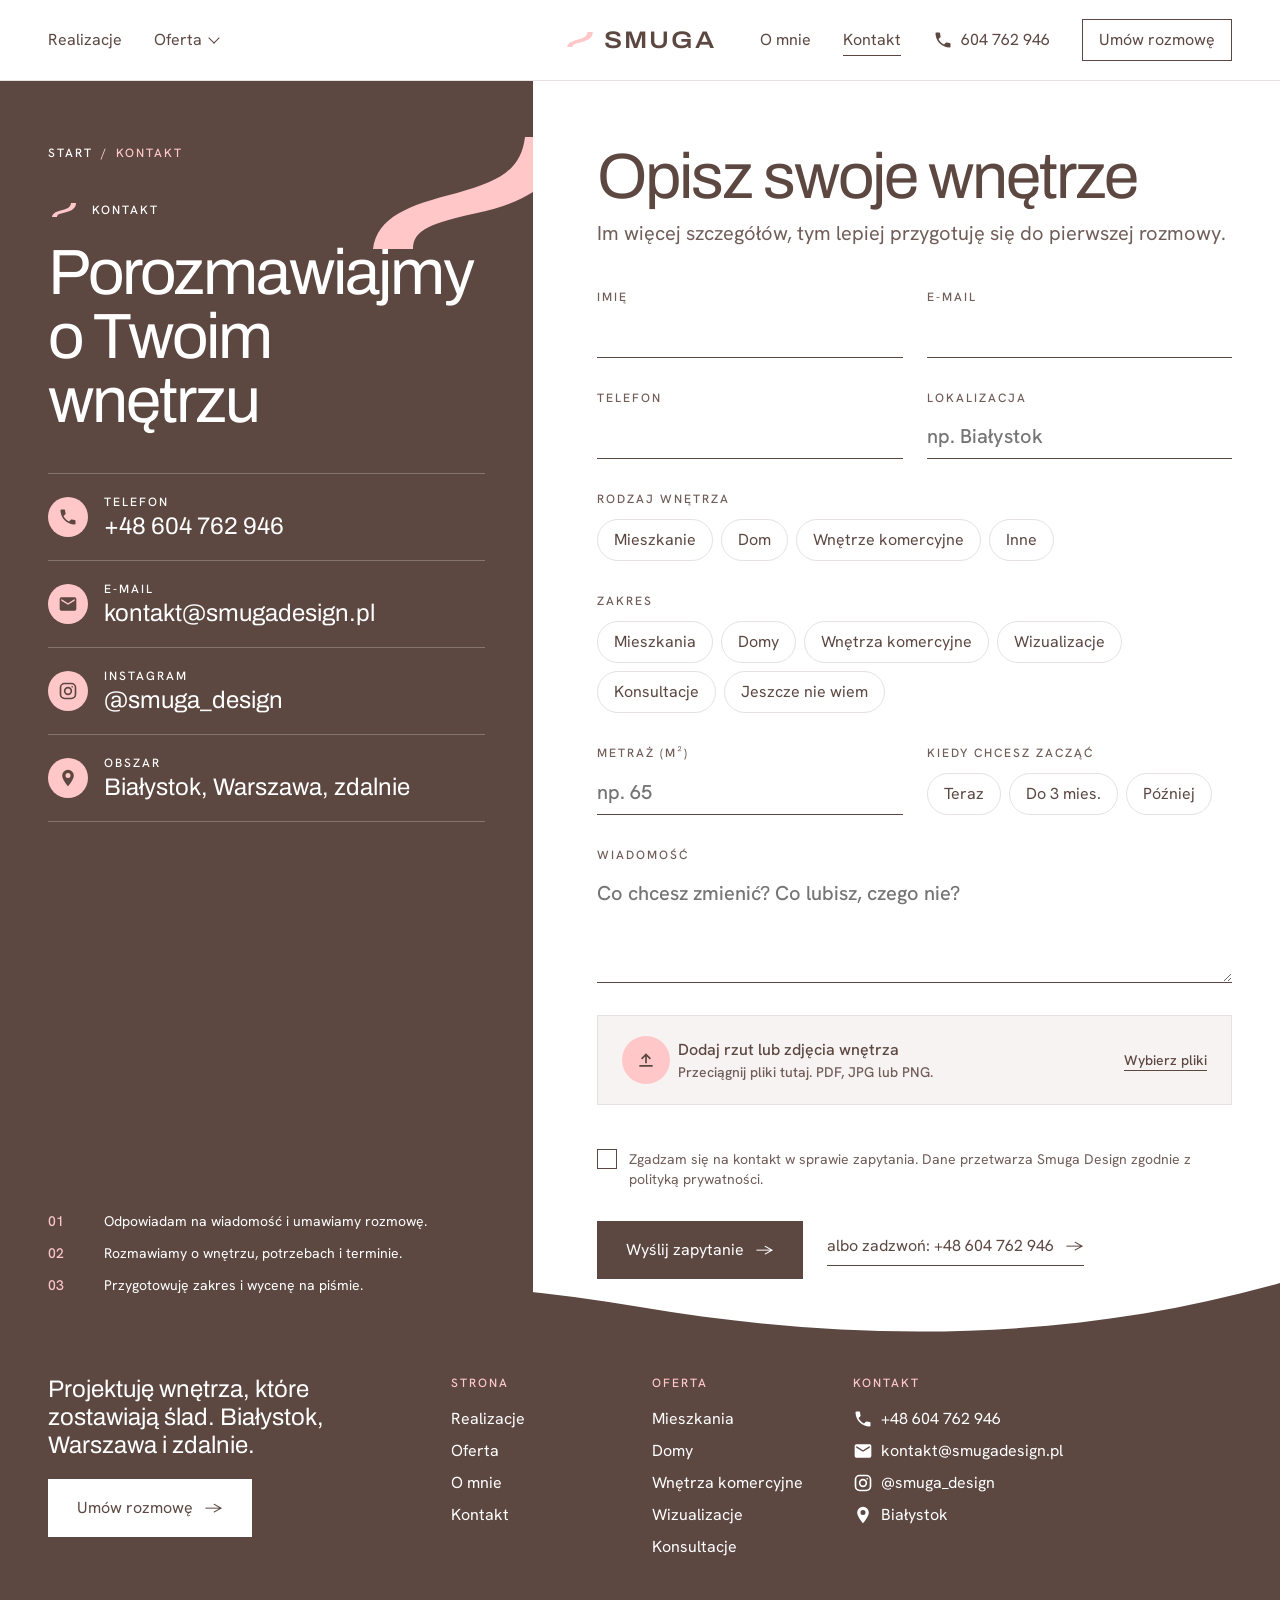
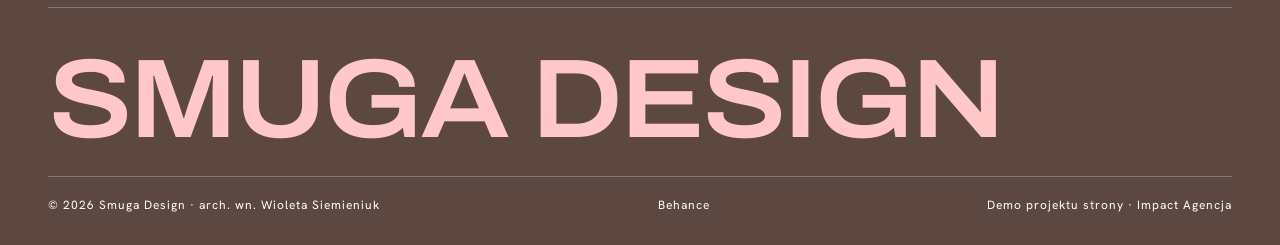
==== commit d519754d: "Demo v4: fala z logo jako motyw, nowy loader, modal Umów rozmowę, telefon w nagłówku i przycisk na t" ====
--- a/kontakt.html
+++ b/kontakt.html
@@ -15,10 +15,10 @@
 <link rel="preconnect" href="https://fonts.googleapis.com">
 <link rel="preconnect" href="https://fonts.gstatic.com" crossorigin>
 <link href="https://fonts.googleapis.com/css2?family=Archivo:wdth,wght@100..112,400..600&family=Hanken+Grotesk:wght@400;500&display=swap" rel="stylesheet">
-<link rel="stylesheet" href="assets/style.css?v=4">
+<link rel="stylesheet" href="assets/style.css?v=5">
 </head>
 <body>
-<div class="loader" aria-hidden="true"><svg viewBox="0 0 120 64"><path d="M22 58C24 46 36 40 58 35C80 30 96 22 98 6"/></svg><div class="word"><span style="animation-delay:300ms">S</span><span style="animation-delay:340ms">M</span><span style="animation-delay:380ms">U</span><span style="animation-delay:420ms">G</span><span style="animation-delay:460ms">A</span><span style="animation-delay:500ms">&nbsp;</span><span style="animation-delay:540ms">D</span><span style="animation-delay:580ms">E</span><span style="animation-delay:620ms">S</span><span style="animation-delay:660ms">I</span><span style="animation-delay:700ms">G</span><span style="animation-delay:740ms">N</span></div><div class="bar"><i></i></div></div>
+<div class="loader" aria-hidden="true"><svg class="mk" viewBox="0 0 120 64"><path d="M22 58C24 46 36 40 58 35C80 30 96 22 98 6"/></svg><div class="word"><span style="animation-delay:500ms">S</span><span style="animation-delay:550ms">M</span><span style="animation-delay:600ms">U</span><span style="animation-delay:650ms">G</span><span style="animation-delay:700ms">A</span><span style="animation-delay:750ms">&nbsp;</span><span style="animation-delay:800ms">D</span><span style="animation-delay:850ms">E</span><span style="animation-delay:900ms">S</span><span style="animation-delay:950ms">I</span><span style="animation-delay:1000ms">G</span><span style="animation-delay:1050ms">N</span></div><div class="meta"><span>Projektowanie wnętrz</span><b>000</b></div></div>
 <a class="skip" href="#main">Przejdź do treści</a>
 <header class="hdr">
   <div class="wrap">
@@ -29,7 +29,9 @@
     <a class="logo" href="index.html" aria-label="Smuga Design, strona główna"><svg class="streak" viewBox="0 0 120 64" aria-hidden="true"><path d="M12 60C14 44 30 38 54 32C76 26 86 20 88 4H108C108 24 92 36 64 42C42 47 32 50 32 60Z"/></svg>SMUGA</a>
     <nav class="nav r" aria-label="Pracownia">
       <a href="o-mnie.html">O mnie</a>
-      <a class="cta-s" href="kontakt.html" aria-current="page">Kontakt</a>
+      <a href="kontakt.html" aria-current="page">Kontakt</a>
+      <a class="tel" href="tel:+48604762946" aria-label="Zadzwoń +48 604 762 946"><svg class="ico" viewBox="0 0 24 24" aria-hidden="true"><path d="M6.6 10.8c1.4 2.8 3.8 5.1 6.6 6.6l2.2-2.2c.3-.3.7-.4 1-.2 1.1.4 2.3.6 3.6.6.6 0 1 .4 1 1V20c0 .6-.4 1-1 1C10.6 21 3 13.4 3 4c0-.6.4-1 1-1h3.5c.6 0 1 .4 1 1 0 1.3.2 2.5.6 3.6.1.3 0 .7-.2 1z"/></svg><span>604 762 946</span></a>
+      <a class="cta-s" href="kontakt.html" data-modal>Umów rozmowę</a>
     </nav>
     <button class="burger" type="button" aria-expanded="false" aria-controls="drawer"><span>Menu</span><i aria-hidden="true"></i></button>
   </div>
@@ -43,42 +45,71 @@
 </header>
 <div class="drawer" id="drawer"><a href="realizacje.html">Realizacje</a><a href="oferta.html">Oferta</a><div class="sub"><a href="oferta.html#mieszkania">Mieszkania</a><a href="oferta.html#domy">Domy</a><a href="oferta.html#komercyjne">Wnętrza komercyjne</a><a href="oferta.html#wizualizacje">Wizualizacje</a><a href="oferta.html#konsultacje">Konsultacje</a></div><a href="o-mnie.html">O mnie</a><a href="kontakt.html">Kontakt</a><div class="small"><a href="mailto:kontakt@smugadesign.pl">kontakt@smugadesign.pl</a><a href="tel:+48604762946">+48 604 762 946</a></div></div>
 <main id="main">
-<div class="ph-head"><div class="wrap">
-  <p class="crumbs"><a href="index.html">Start</a><span>/</span><span>Kontakt</span></p>
-  <div class="g12"><h1 class="d-xl">Opisz swoje wnętrze</h1><p class="lead muted">Im więcej szczegółów, tym lepiej przygotuję się do pierwszej rozmowy.</p></div>
-</div></div>
-<section class="contact-body"><div class="wrap g12">
-  <div class="side">
-    <dl class="facts"><div><dt>E-mail</dt><dd><a href="mailto:kontakt@smugadesign.pl">kontakt@smugadesign.pl</a></dd></div><div><dt>Telefon</dt><dd><a href="tel:+48604762946">+48 604 762 946</a></dd></div><div><dt>Instagram</dt><dd><a href="https://www.instagram.com/smuga_design/" rel="noopener">@smuga_design</a></dd></div><div><dt>Obszar</dt><dd>Białystok, Warszawa, zdalnie</dd></div></dl>
+<section class="kt">
+  <div class="kt-side">
     <svg class="streak" viewBox="0 0 120 64" aria-hidden="true"><path d="M12 60C14 44 30 38 54 32C76 26 86 20 88 4H108C108 24 92 36 64 42C42 47 32 50 32 60Z"/></svg>
+    <p class="crumbs"><a href="index.html">Start</a><span>/</span><span>Kontakt</span></p>
+    <div><p class="lbl w">Kontakt</p><h1 class="d-l" style="margin-top:16px">Porozmawiajmy o Twoim wnętrzu</h1></div>
+    <div class="kt-list">
+      <a href="tel:+48604762946"><span class="ic"><svg class="ico" viewBox="0 0 24 24" aria-hidden="true"><path d="M6.6 10.8c1.4 2.8 3.8 5.1 6.6 6.6l2.2-2.2c.3-.3.7-.4 1-.2 1.1.4 2.3.6 3.6.6.6 0 1 .4 1 1V20c0 .6-.4 1-1 1C10.6 21 3 13.4 3 4c0-.6.4-1 1-1h3.5c.6 0 1 .4 1 1 0 1.3.2 2.5.6 3.6.1.3 0 .7-.2 1z"/></svg></span><span><span class="lbl">Telefon</span><b>+48 604 762 946</b></span></a>
+      <a href="mailto:kontakt@smugadesign.pl"><span class="ic"><svg class="ico" viewBox="0 0 24 24" aria-hidden="true"><path d="M20 4H4a2 2 0 0 0-2 2v12a2 2 0 0 0 2 2h16a2 2 0 0 0 2-2V6a2 2 0 0 0-2-2zm0 4-8 5-8-5V6l8 5 8-5z"/></svg></span><span><span class="lbl">E-mail</span><b>kontakt@smugadesign.pl</b></span></a>
+      <a href="https://www.instagram.com/smuga_design/" rel="noopener"><span class="ic"><svg class="ico" viewBox="0 0 24 24" aria-hidden="true"><path d="M12 7a5 5 0 1 0 0 10 5 5 0 0 0 0-10zm0 8a3 3 0 1 1 0-6 3 3 0 0 1 0 6zm5-9a1 1 0 1 0 0 2 1 1 0 0 0 0-2zM16 2H8a6 6 0 0 0-6 6v8a6 6 0 0 0 6 6h8a6 6 0 0 0 6-6V8a6 6 0 0 0-6-6zm4 14a4 4 0 0 1-4 4H8a4 4 0 0 1-4-4V8a4 4 0 0 1 4-4h8a4 4 0 0 1 4 4z"/></svg></span><span><span class="lbl">Instagram</span><b>@smuga_design</b></span></a>
+      <div><span class="ic"><svg class="ico" viewBox="0 0 24 24" aria-hidden="true"><path d="M12 2a7 7 0 0 0-7 7c0 5 7 13 7 13s7-8 7-13a7 7 0 0 0-7-7zm0 10a3 3 0 1 1 0-6 3 3 0 0 1 0 6z"/></svg></span><span><span class="lbl">Obszar</span><b>Białystok, Warszawa, zdalnie</b></span></div>
+    </div>
+    <ol class="kt-steps small"><li>Odpowiadam na wiadomość i umawiamy rozmowę.</li><li>Rozmawiamy o wnętrzu, potrzebach i terminie.</li><li>Przygotowuję zakres i wycenę na piśmie.</li></ol>
   </div>
-  <form class="form" novalidate>
-    <label>Imię<input name="imie" autocomplete="given-name" required></label>
-    <label>E-mail<input type="email" name="email" autocomplete="email" required></label>
-    <label>Telefon<input type="tel" name="tel" autocomplete="tel"></label>
-    <label>Rodzaj wnętrza<select name="typ" required><option value="">Wybierz</option><option>Mieszkanie</option><option>Dom</option><option>Wnętrze komercyjne</option><option>Inne</option></select></label>
-    <label>Lokalizacja<input name="miasto" placeholder="np. Białystok"></label>
-    <label>Metraż (m²)<input name="metraz" inputmode="numeric" placeholder="np. 65"></label>
-    <label>Zakres<select name="zakres"><option value="">Wybierz</option><option>Mieszkania</option><option>Domy</option><option>Wnętrza komercyjne</option><option>Wizualizacje</option><option>Konsultacje</option><option>Jeszcze nie wiem</option></select></label>
-    <label>Kiedy chcesz zacząć<select name="termin"><option value="">Wybierz</option><option>Jak najszybciej</option><option>W ciągu 3 miesięcy</option><option>Za 3-6 miesięcy</option><option>Później</option></select></label>
-    <label class="full">Wiadomość<textarea name="wiadomosc" placeholder="Co chcesz zmienić? Co lubisz, czego nie?"></textarea></label>
-    <label class="full">Rzut lub zdjęcia (opcjonalnie)<input type="file" name="pliki" multiple accept=".pdf,.jpg,.jpeg,.png"></label>
-    <label class="consent full"><input type="checkbox" required> Zgadzam się na kontakt w sprawie zapytania. Dane przetwarza Smuga Design zgodnie z polityką prywatności.</label>
-    <button class="btn" type="submit">Wyślij zapytanie</button>
-    <p class="form-ok" hidden tabindex="-1">To jest demo: formularz niczego nie wysyła. Na gotowej stronie wiadomość trafi na kontakt@smugadesign.pl.</p>
-  </form>
-</div></section>
+  <div class="kt-form">
+    <h2 class="d-l">Opisz swoje wnętrze</h2>
+    <p class="lead muted">Im więcej szczegółów, tym lepiej przygotuję się do pierwszej rozmowy.</p>
+    <form class="form" novalidate>
+      <label>Imię<input name="imie" autocomplete="given-name" required></label>
+      <label>E-mail<input type="email" name="email" autocomplete="email" required></label>
+      <label>Telefon<input type="tel" name="tel" autocomplete="tel"></label>
+      <label>Lokalizacja<input name="miasto" placeholder="np. Białystok"></label>
+      <fieldset class="full"><legend>Rodzaj wnętrza</legend><div class="pills"><label><input type="radio" name="typ" value="Mieszkanie" required><span>Mieszkanie</span></label><label><input type="radio" name="typ" value="Dom"><span>Dom</span></label><label><input type="radio" name="typ" value="Wnętrze komercyjne"><span>Wnętrze komercyjne</span></label><label><input type="radio" name="typ" value="Inne"><span>Inne</span></label></div></fieldset>
+      <fieldset class="full"><legend>Zakres</legend><div class="pills"><label><input type="radio" name="zakres" value="Mieszkania"><span>Mieszkania</span></label><label><input type="radio" name="zakres" value="Domy"><span>Domy</span></label><label><input type="radio" name="zakres" value="Wnętrza komercyjne"><span>Wnętrza komercyjne</span></label><label><input type="radio" name="zakres" value="Wizualizacje"><span>Wizualizacje</span></label><label><input type="radio" name="zakres" value="Konsultacje"><span>Konsultacje</span></label><label><input type="radio" name="zakres" value="Jeszcze nie wiem"><span>Jeszcze nie wiem</span></label></div></fieldset>
+      <label>Metraż (m²)<input name="metraz" inputmode="numeric" placeholder="np. 65"></label>
+      <fieldset><legend>Kiedy chcesz zacząć</legend><div class="pills"><label><input type="radio" name="termin" value="Teraz"><span>Teraz</span></label><label><input type="radio" name="termin" value="Do 3 mies."><span>Do 3 mies.</span></label><label><input type="radio" name="termin" value="Później"><span>Później</span></label></div></fieldset>
+      <label class="full">Wiadomość<textarea name="wiadomosc" placeholder="Co chcesz zmienić? Co lubisz, czego nie?"></textarea></label>
+      <div class="full"><label class="drop"><input type="file" name="pliki" multiple accept=".pdf,.jpg,.jpeg,.png"><span class="ic"><svg class="ico" viewBox="0 0 24 24" aria-hidden="true"><path d="M11 16V7.8l-3.6 3.6L6 10l6-6 6 6-1.4 1.4L13 7.8V16zm-7 4v-2h16v2z"/></svg></span><span><b>Dodaj rzut lub zdjęcia wnętrza</b><small>Przeciągnij pliki tutaj. PDF, JPG lub PNG.</small></span><span class="pick">Wybierz pliki</span></label><ul class="files"></ul></div>
+      <label class="consent full"><input type="checkbox" required> Zgadzam się na kontakt w sprawie zapytania. Dane przetwarza Smuga Design zgodnie z polityką prywatności.</label>
+      <div class="send full"><button class="btn" type="submit">Wyślij zapytanie</button><a class="lnk" href="tel:+48604762946">albo zadzwoń: +48 604 762 946</a></div>
+      <p class="form-ok" hidden tabindex="-1"><svg class="streak" viewBox="0 0 120 64" aria-hidden="true"><path d="M12 60C14 44 30 38 54 32C76 26 86 20 88 4H108C108 24 92 36 64 42C42 47 32 50 32 60Z"/></svg>To jest demo: formularz niczego nie wysyła. Na gotowej stronie wiadomość trafi na kontakt@smugadesign.pl.</p>
+    </form>
+  </div>
+</section>
 </main>
 <footer class="ftr">
-  <div class="wrap g12">
-    <div class="mk"><svg class="streak" viewBox="0 0 120 64" aria-hidden="true"><path d="M12 60C14 44 30 38 54 32C76 26 86 20 88 4H108C108 24 92 36 64 42C42 47 32 50 32 60Z"/></svg></div>
-    <div class="col"><b>Smuga Design</b><span>Projektowanie wnętrz</span><span>arch. wn. Wioleta Siemieniuk</span></div>
-    <div class="col"><b>Kontakt</b><a href="tel:+48604762946">+48 604 762 946</a><a href="mailto:kontakt@smugadesign.pl">kontakt@smugadesign.pl</a></div>
-    <div class="col"><b>Social media</b><a href="https://www.instagram.com/smuga_design/" rel="noopener">@smuga_design</a><a href="https://www.behance.net/smugadesign" rel="noopener">Behance</a></div>
+  <div class="wrap">
+    <div class="top">
+      <div class="intro"><p class="d-s">Projektuję wnętrza, które zostawiają ślad. Białystok, Warszawa i zdalnie.</p><a class="btn light" href="kontakt.html" data-modal>Umów rozmowę</a></div>
+      <div class="col"><p class="lbl">Strona</p><a href="realizacje.html">Realizacje</a><a href="oferta.html">Oferta</a><a href="o-mnie.html">O mnie</a><a href="kontakt.html">Kontakt</a></div>
+      <div class="col"><p class="lbl">Oferta</p><a href="oferta.html#mieszkania">Mieszkania</a><a href="oferta.html#domy">Domy</a><a href="oferta.html#komercyjne">Wnętrza komercyjne</a><a href="oferta.html#wizualizacje">Wizualizacje</a><a href="oferta.html#konsultacje">Konsultacje</a></div>
+      <div class="col w3"><p class="lbl">Kontakt</p><a href="tel:+48604762946"><svg class="ico" viewBox="0 0 24 24" aria-hidden="true"><path d="M6.6 10.8c1.4 2.8 3.8 5.1 6.6 6.6l2.2-2.2c.3-.3.7-.4 1-.2 1.1.4 2.3.6 3.6.6.6 0 1 .4 1 1V20c0 .6-.4 1-1 1C10.6 21 3 13.4 3 4c0-.6.4-1 1-1h3.5c.6 0 1 .4 1 1 0 1.3.2 2.5.6 3.6.1.3 0 .7-.2 1z"/></svg>+48 604 762 946</a><a href="mailto:kontakt@smugadesign.pl"><svg class="ico" viewBox="0 0 24 24" aria-hidden="true"><path d="M20 4H4a2 2 0 0 0-2 2v12a2 2 0 0 0 2 2h16a2 2 0 0 0 2-2V6a2 2 0 0 0-2-2zm0 4-8 5-8-5V6l8 5 8-5z"/></svg>kontakt@smugadesign.pl</a><a href="https://www.instagram.com/smuga_design/" rel="noopener"><svg class="ico" viewBox="0 0 24 24" aria-hidden="true"><path d="M12 7a5 5 0 1 0 0 10 5 5 0 0 0 0-10zm0 8a3 3 0 1 1 0-6 3 3 0 0 1 0 6zm5-9a1 1 0 1 0 0 2 1 1 0 0 0 0-2zM16 2H8a6 6 0 0 0-6 6v8a6 6 0 0 0 6 6h8a6 6 0 0 0 6-6V8a6 6 0 0 0-6-6zm4 14a4 4 0 0 1-4 4H8a4 4 0 0 1-4-4V8a4 4 0 0 1 4-4h8a4 4 0 0 1 4 4z"/></svg>@smuga_design</a><span style="display:inline-flex;gap:8px;align-items:center"><svg class="ico" viewBox="0 0 24 24" aria-hidden="true"><path d="M12 2a7 7 0 0 0-7 7c0 5 7 13 7 13s7-8 7-13a7 7 0 0 0-7-7zm0 10a3 3 0 1 1 0-6 3 3 0 0 1 0 6z"/></svg>Białystok</span></div>
+    </div>
     <p class="mark" aria-hidden="true">SMUGA DESIGN</p>
-    <div class="bottom"><span>© 2026 Smuga Design · Białystok</span><span><a href="realizacje.html">Realizacje</a> · <a href="oferta.html">Oferta</a> · <a href="o-mnie.html">O mnie</a> · <a href="kontakt.html">Kontakt</a></span><span>Demo projektu strony · Impact Agencja</span></div>
+    <div class="bottom"><span>© 2026 Smuga Design · arch. wn. Wioleta Siemieniuk</span><a href="https://www.behance.net/smugadesign" rel="noopener">Behance</a><span>Demo projektu strony · Impact Agencja</span></div>
   </div>
 </footer>
-<script src="assets/app.js?v=4" defer></script>
+<a class="fab" href="tel:+48604762946" aria-label="Zadzwoń +48 604 762 946"><svg class="ico" viewBox="0 0 24 24" aria-hidden="true"><path d="M6.6 10.8c1.4 2.8 3.8 5.1 6.6 6.6l2.2-2.2c.3-.3.7-.4 1-.2 1.1.4 2.3.6 3.6.6.6 0 1 .4 1 1V20c0 .6-.4 1-1 1C10.6 21 3 13.4 3 4c0-.6.4-1 1-1h3.5c.6 0 1 .4 1 1 0 1.3.2 2.5.6 3.6.1.3 0 .7-.2 1z"/></svg></a>
+<dialog class="dlg" aria-labelledby="dlg-h">
+  <button class="x" type="button" aria-label="Zamknij">&#10005;</button>
+  <div class="in">
+    <div class="l"><div><p class="lbl w">Umów rozmowę</p><h2 class="d-m" id="dlg-h" style="margin-top:16px">Porozmawiajmy o Twoim wnętrzu</h2></div><div style="display:grid;gap:8px;position:relative;z-index:1"><a href="tel:+48604762946"><svg class="ico" viewBox="0 0 24 24" aria-hidden="true"><path d="M6.6 10.8c1.4 2.8 3.8 5.1 6.6 6.6l2.2-2.2c.3-.3.7-.4 1-.2 1.1.4 2.3.6 3.6.6.6 0 1 .4 1 1V20c0 .6-.4 1-1 1C10.6 21 3 13.4 3 4c0-.6.4-1 1-1h3.5c.6 0 1 .4 1 1 0 1.3.2 2.5.6 3.6.1.3 0 .7-.2 1z"/></svg>+48 604 762 946</a><a href="mailto:kontakt@smugadesign.pl"><svg class="ico" viewBox="0 0 24 24" aria-hidden="true"><path d="M20 4H4a2 2 0 0 0-2 2v12a2 2 0 0 0 2 2h16a2 2 0 0 0 2-2V6a2 2 0 0 0-2-2zm0 4-8 5-8-5V6l8 5 8-5z"/></svg>kontakt@smugadesign.pl</a></div><svg class="streak" viewBox="0 0 120 64" aria-hidden="true"><path d="M12 60C14 44 30 38 54 32C76 26 86 20 88 4H108C108 24 92 36 64 42C42 47 32 50 32 60Z"/></svg></div>
+    <div class="r">
+      <p class="lead">Zostaw kontakt, oddzwonię i umówimy pierwszą rozmowę.</p>
+      <form class="form" novalidate>
+        <label>Imię<input name="imie" autocomplete="given-name" required></label>
+        <label>Telefon<input type="tel" name="tel" autocomplete="tel" required></label>
+        <fieldset class="full"><legend>Rodzaj wnętrza</legend><div class="pills"><label><input type="radio" name="typ" value="Mieszkanie" required><span>Mieszkanie</span></label><label><input type="radio" name="typ" value="Dom"><span>Dom</span></label><label><input type="radio" name="typ" value="Lokal"><span>Lokal</span></label></div></fieldset>
+        <label class="full">Krótko o wnętrzu<textarea name="wiadomosc" placeholder="np. mieszkanie 60 m², chcę zmienić kuchnię i salon"></textarea></label>
+        <label class="consent full"><input type="checkbox" required> Zgadzam się na kontakt w sprawie zapytania.</label>
+        <div class="send full"><button class="btn" type="submit">Wyślij</button></div>
+        <p class="form-ok" hidden tabindex="-1"><svg class="streak" viewBox="0 0 120 64" aria-hidden="true"><path d="M12 60C14 44 30 38 54 32C76 26 86 20 88 4H108C108 24 92 36 64 42C42 47 32 50 32 60Z"/></svg>To jest demo: formularz niczego nie wysyła.</p>
+      </form>
+    </div>
+  </div>
+</dialog>
+<script src="assets/app.js?v=5" defer></script>
 </body>
 </html>
--- a/assets/style.css
+++ b/assets/style.css
@@ -51,22 +51,6 @@
 .btn.light:hover { background: transparent; color: var(--white); }
 .btn:active { transform: scale(0.98); }
 .streak { fill: var(--pink); height: auto; }
-
-/* loader */
-.loader { display: none; }
-.ld .loader { display: flex; position: fixed; inset: 0; z-index: 100; background: var(--white); flex-direction: column; align-items: center; justify-content: center; gap: 24px; animation: ld-fail 0ms linear 4000ms forwards; }
-.ld body { overflow: hidden; }
-.loader svg { width: 160px; }
-.loader svg path { fill: none; stroke: var(--pink); stroke-width: 20; stroke-linecap: round; stroke-dasharray: 200; stroke-dashoffset: 200; animation: draw 900ms ease-in-out 100ms forwards; }
-.loader .word { display: flex; font-family: var(--display); font-stretch: 112%; font-weight: 600; font-size: 32px; line-height: 40px; letter-spacing: 6px; overflow: hidden; }
-.loader .word span { display: inline-block; transform: translateY(100%); animation: up 600ms ease-out forwards; }
-.loader .bar { width: 160px; height: 1px; background: var(--line); position: relative; overflow: hidden; }
-.loader .bar i { position: absolute; inset: 0; background: var(--ink); transform: scaleX(0); transform-origin: left; animation: fill 1300ms ease-in-out forwards; }
-.loader.out { transform: translateY(-100%); transition: transform 800ms ease-in-out; }
-@keyframes draw { to { stroke-dashoffset: 0; } }
-@keyframes up { to { transform: none; } }
-@keyframes fill { to { transform: scaleX(1); } }
-@keyframes ld-fail { to { visibility: hidden; } }
 
 /* nagłówek i megamenu */
 .hdr { position: sticky; top: 0; z-index: 60; background: var(--white); border-bottom: 1px solid var(--line); }
@@ -166,50 +150,12 @@
 .feat .col .b { grid-column: 5 / -1; margin-top: 120px; }
 .feat .col .c { grid-column: 2 / 5; margin-top: -96px; position: relative; z-index: 1; border: 8px solid var(--pink); }
 
-/* mozaika detali */
-.mos-h { display: grid; grid-template-columns: repeat(12, minmax(0, 1fr)); gap: 24px; align-items: end; margin-bottom: 48px; }
-.mos-h h2 { grid-column: 1 / 8; }
-.mos-h p { grid-column: 9 / -1; }
-.mos { display: grid; grid-template-columns: repeat(6, minmax(0, 1fr)); gap: 24px; align-items: start; }
-.mos a { text-decoration: none; display: grid; gap: 8px; }
-.mos a:nth-child(1) { grid-column: 1 / 3; }
-.mos a:nth-child(2) { grid-column: 3 / 4; margin-top: 96px; }
-.mos a:nth-child(3) { grid-column: 4 / 6; margin-top: 40px; }
-.mos a:nth-child(4) { grid-column: 6 / 7; margin-top: 160px; }
-.mos a:nth-child(5) { grid-column: 1 / 2; margin-top: 24px; }
-.mos a:nth-child(6) { grid-column: 2 / 4; margin-top: 72px; }
-.mos a:nth-child(7) { grid-column: 4 / 5; margin-top: 64px; }
-.mos a:nth-child(8) { grid-column: 5 / 7; margin-top: 48px; }
-.mos span { font-size: 12px; line-height: 16px; color: var(--ink-2); }
-
 /* o mnie */
 .me { background: var(--soft); }
 .me .wrap { padding-top: 96px; padding-bottom: 96px; align-items: center; }
 .me .pic { grid-column: 1 / 6; }
 .me .txt { grid-column: 7 / -1; display: grid; gap: 24px; }
 .me .sig { display: flex; justify-content: space-between; gap: 16px; align-items: center; padding-top: 16px; border-top: 1px solid var(--ink); flex-wrap: wrap; }
-
-/* kontakt */
-.cta { background: var(--pink); padding: 96px 0; overflow: hidden; }
-.cta .d-xxl { margin-bottom: 48px; }
-.cta .row { display: grid; grid-template-columns: repeat(12, minmax(0, 1fr)); gap: 24px; align-items: end; border-top: 1px solid var(--ink); padding-top: 24px; }
-.cta .row p { grid-column: 1 / 6; }
-.cta .row .links { grid-column: 7 / 10; display: grid; gap: 4px; }
-.cta .row .links a { text-decoration: none; font-size: 20px; line-height: 28px; }
-.cta .row .links a:hover { text-decoration: underline; text-underline-offset: 4px; }
-.cta .row .btn { grid-column: 10 / -1; justify-self: end; }
-
-/* stopka */
-.ftr { padding: 80px 0 40px; }
-.ftr .g12 { row-gap: 32px; }
-.ftr .mk { grid-column: 1 / 4; }
-.ftr .mk svg { width: 96px; }
-.ftr .col { grid-column: span 3; display: grid; gap: 4px; align-content: start; }
-.ftr .col b { font-weight: 500; }
-.ftr a { text-decoration: none; }
-.ftr a:hover { text-decoration: underline; text-underline-offset: 4px; }
-.ftr .mark { grid-column: 1 / -1; font-family: var(--display); font-stretch: 112%; font-weight: 600; font-size: 144px; line-height: 128px; letter-spacing: -4px; white-space: nowrap; margin-top: 24px; }
-.ftr .bottom { grid-column: 1 / -1; display: flex; justify-content: space-between; gap: 16px; flex-wrap: wrap; padding-top: 24px; border-top: 1px solid var(--line); font-size: 12px; line-height: 16px; letter-spacing: 1px; color: var(--ink-2); }
 
 /* podstrony: nagłówek */
 .ph-head { padding: 64px 0 48px; }
@@ -220,14 +166,6 @@
 .crumbs { display: flex; gap: 8px; flex-wrap: wrap; font-size: 12px; line-height: 16px; letter-spacing: 2px; text-transform: uppercase; font-weight: 500; color: var(--ink-2); }
 .crumbs a { text-decoration: none; }
 .crumbs a:hover { text-decoration: underline; }
-
-/* lista realizacji: siatka asymetryczna */
-.works { display: grid; grid-template-columns: repeat(12, minmax(0, 1fr)); gap: 64px 24px; padding-bottom: 96px; }
-.works .tile:nth-child(4n+1) { grid-column: 1 / 8; }
-.works .tile:nth-child(4n+2) { grid-column: 9 / -1; margin-top: 160px; }
-.works .tile:nth-child(4n+3) { grid-column: 2 / 6; }
-.works .tile:nth-child(4n+4) { grid-column: 7 / -1; margin-top: 80px; }
-.works .tile h3 { font-family: var(--display); font-size: 32px; line-height: 36px; letter-spacing: -1px; }
 
 /* strona realizacji */
 .p-top { padding: 48px 0 40px; }
@@ -292,26 +230,6 @@
 .faq details[open] summary::after { transform: rotate(45deg); }
 .faq details p { padding: 0 0 20px; color: var(--ink-2); max-width: 720px; }
 
-/* kontakt: formularz */
-.contact-body { padding: 0 0 96px; }
-.contact-body .side { grid-column: 1 / 5; display: grid; gap: 32px; align-content: start; }
-.contact-body .side .facts { border-top: 1px solid var(--ink); }
-.contact-body .side .facts div { display: grid; grid-template-columns: 112px minmax(0, 1fr); gap: 16px; padding: 12px 0; border-bottom: 1px solid var(--line); }
-.contact-body .side dt { font-size: 12px; line-height: 24px; letter-spacing: 2px; text-transform: uppercase; font-weight: 500; color: var(--ink-2); }
-.contact-body .side .streak { width: 160px; }
-.form { grid-column: 6 / -1; display: grid; grid-template-columns: repeat(2, minmax(0, 1fr)); gap: 32px 24px; }
-.form .full { grid-column: 1 / -1; }
-.form label { display: grid; gap: 8px; font-size: 12px; line-height: 16px; letter-spacing: 2px; text-transform: uppercase; font-weight: 500; color: var(--ink-2); }
-.form input, .form select, .form textarea { font: inherit; font-size: 20px; line-height: 28px; color: var(--ink); background: transparent; border: 0; border-bottom: 1px solid var(--ink); border-radius: 0; padding: 8px 0; letter-spacing: 0; text-transform: none; width: 100%; }
-.form select { appearance: none; background: linear-gradient(45deg, transparent 50%, var(--ink) 50%) right 8px center / 8px 8px no-repeat; }
-.form input:focus, .form select:focus, .form textarea:focus { outline: none; box-shadow: 0 1px 0 var(--ink); }
-.form textarea { min-height: 120px; resize: vertical; }
-.form input[type="file"] { font-size: 16px; }
-.form .consent { display: flex; gap: 12px; align-items: flex-start; text-transform: none; letter-spacing: 0; font-size: 14px; line-height: 20px; font-weight: 400; }
-.form .consent input { width: 20px; height: 20px; margin: 0; flex: none; accent-color: var(--ink); }
-.form .btn { justify-self: start; }
-.form-ok { grid-column: 1 / -1; background: var(--pink); padding: 20px 24px; }
-
 /* wejścia */
 .js .rv { opacity: 0; transform: translateY(24px); transition: opacity 720ms ease-out, transform 720ms ease-out; }
 .js .rv.in { opacity: 1; transform: none; }
@@ -327,8 +245,7 @@
   .js .rv, .js .stag > * { transform: none; transition: opacity 200ms linear; }
   .js .mask .ph { clip-path: none; transition: none; }
   .js .mask .ph img, .ph img, .hero-img .sl img { transform: none; transition: none; animation: none; }
-  .hero-img .sweep, .ld .loader { display: none; }
-  .ld body { overflow: auto; }
+  .hero-img .sweep { display: none; }
   .marq .track { animation: none; }
 }
 
@@ -336,7 +253,6 @@
 @media (max-width: 1360px) {
   .d-xxl { font-size: 144px; line-height: 128px; letter-spacing: -6px; }
   .d-xl { font-size: 80px; line-height: 76px; letter-spacing: -3px; }
-  .ftr .mark { font-size: 112px; line-height: 104px; }
 }
 /* tablet */
 @media (max-width: 1080px) {
@@ -344,14 +260,12 @@
   .d-xxl { font-size: 116px; line-height: 104px; letter-spacing: -4px; }
   .d-xl { font-size: 64px; line-height: 64px; letter-spacing: -2px; }
   .d-l { font-size: 48px; line-height: 52px; letter-spacing: -1px; }
-  .ftr .mark { font-size: 88px; line-height: 80px; letter-spacing: -2px; }
   .nav { gap: 24px; }
   .mm-intro { display: none; }
   .mm-list { grid-column: 1 / 8; }
   .mm-pre { grid-column: 8 / -1; }
   .strip { grid-template-columns: repeat(2, minmax(0, 1fr)); row-gap: 40px; }
   .feat .txt, .feat .col { grid-column: 1 / -1; }
-  .mos-h h2, .mos-h p { grid-column: 1 / -1; }
   .me .pic { grid-column: 1 / 6; } .me .txt { grid-column: 6 / -1; }
   .p-top h1, .p-top .facts-top, .p-side, .p-gal { grid-column: 1 / -1; }
   .p-side { position: static; }
@@ -359,7 +273,7 @@
   .svc .t { grid-column: 2 / -1; } .svc ul { grid-column: 2 / 8; } .svc .ph { grid-column: 8 / -1; }
   .proc ol { grid-template-columns: repeat(3, minmax(0, 1fr)); row-gap: 40px; }
   .proc .head h2 { grid-column: 1 / -1; }
-  .faq-w .head, .faq, .contact-body .side, .form { grid-column: 1 / -1; }
+  .faq-w .head, .faq { grid-column: 1 / -1; }
   .ph-head h1, .ph-head p { grid-column: 1 / -1; }
 }
 /* telefon */
@@ -394,22 +308,9 @@
   .feat .wrap, .me .wrap { padding-top: 64px; padding-bottom: 64px; }
   .feat .col .b { margin-top: 64px; }
   .feat .col .c { margin-top: -48px; border-width: 4px; }
-  .mos { grid-template-columns: repeat(2, minmax(0, 1fr)); gap: 16px; }
-  .mos a:nth-child(n) { grid-column: auto; margin-top: 0; }
-  .mos a:nth-child(even) { margin-top: 40px; }
   .me .pic, .me .txt { grid-column: 1 / -1; }
-  .cta { padding: 64px 0; }
-  .cta .d-xxl { margin-bottom: 32px; }
-  .cta .row { grid-template-columns: minmax(0, 1fr); }
-  .cta .row > * { grid-column: 1 / -1 !important; justify-self: start !important; }
-  .ftr { padding: 64px 0 32px; }
-  .ftr .mk, .ftr .col { grid-column: 1 / -1; }
-  .ftr .mark { font-size: 48px; line-height: 48px; letter-spacing: -1px; white-space: normal; margin-top: 8px; }
   .ph-head { padding: 40px 0 32px; }
   .ph-head .crumbs, .p-top .crumbs { margin-bottom: 20px; }
-  .works { grid-template-columns: minmax(0, 1fr); gap: 40px; padding-bottom: 64px; }
-  .works .tile:nth-child(n) { grid-column: 1 / -1; margin-top: 0; }
-  .works .tile h3 { font-size: 24px; line-height: 28px; }
   .p-top { padding: 32px 0; }
   .p-top .facts-top { margin-top: 16px; }
   .p-hero .ph { aspect-ratio: 4 / 3; }
@@ -421,7 +322,213 @@
   .svc .n, .svc .t, .svc ul, .svc .ph { grid-column: 1 / -1; }
   .proc ol { grid-template-columns: minmax(0, 1fr); }
   .proc .head .lbl { grid-column: 1 / -1; }
-  .form { grid-template-columns: minmax(0, 1fr); }
   .lb-stage { padding: 0 12px; }
   .lb .prev, .lb .nextb { display: none; }
 }
+
+/* ===== v4: fala, loader, detale, kontakt, modal, telefon, stopka ===== */
+
+/* fala z logo jako motyw */
+.wave { display: block; width: 100%; height: 48px; }
+.wave path { fill: none; stroke: var(--pink); stroke-width: 2; vector-effect: non-scaling-stroke; }
+.wave-sec { padding: 32px 0; }
+.js .wave-sec .wave path { stroke-dasharray: 1600; stroke-dashoffset: 1600; transition: stroke-dashoffset 1800ms ease-out; }
+.js .wave-sec.in .wave path { stroke-dashoffset: 0; }
+.lbl.w { display: inline-flex; align-items: center; gap: 12px; }
+.lbl.w::before { content: ""; width: 32px; height: 16px; flex: none; background: url("data:image/svg+xml,%3Csvg xmlns='http://www.w3.org/2000/svg' viewBox='0 0 120 64'%3E%3Cpath fill='%23FFC7C8' d='M12 60C14 44 30 38 54 32C76 26 86 20 88 4H108C108 24 92 36 64 42C42 47 32 50 32 60Z'/%3E%3C/svg%3E") center / contain no-repeat; }
+.lnk { border-bottom: 0; padding-bottom: 8px; background: url("data:image/svg+xml,%3Csvg xmlns='http://www.w3.org/2000/svg' viewBox='0 0 24 8'%3E%3Cpath d='M0 4C6 0 6 8 12 4S18 0 24 4' fill='none' stroke='%235C4741' stroke-width='2'/%3E%3C/svg%3E") left bottom / 0 8px repeat-x, linear-gradient(currentColor, currentColor) left bottom / 100% 1px no-repeat; transition: background-size 400ms ease-out; }
+.lnk:hover { background-size: 24px 8px, 0 1px; }
+.btn.light .ar, .btn .ar { display: none; }
+
+/* loader v2: brązowa kurtyna z falą u dołu */
+.loader { display: none; }
+.ld .loader { display: flex; position: fixed; inset: 0 0 auto 0; height: 100svh; z-index: 100; background: var(--ink); color: var(--white); flex-direction: column; align-items: center; justify-content: center; gap: 32px; animation: ld-fail 0ms linear 5000ms forwards; }
+.ld body { overflow: hidden; }
+.loader::after { content: ""; position: absolute; left: 0; right: 0; top: 100%; height: 96px; background: url("data:image/svg+xml,%3Csvg xmlns='http://www.w3.org/2000/svg' viewBox='0 0 1440 96' preserveAspectRatio='none'%3E%3Cpath fill='%235C4741' d='M0 0H1440V24C1080 96 840 96 720 60S240 0 0 72Z'/%3E%3C/svg%3E") center top / 100% 100% no-repeat; }
+.loader .mk { width: 280px; }
+.loader .mk path { fill: none; stroke: var(--pink); stroke-width: 22; stroke-linecap: round; stroke-dasharray: 200; stroke-dashoffset: 200; animation: draw 1100ms ease-in-out 100ms forwards; }
+.loader .word { display: flex; font-family: var(--display); font-stretch: 112%; font-weight: 600; font-size: 48px; line-height: 56px; letter-spacing: 8px; overflow: hidden; }
+.loader .word span { display: inline-block; transform: translateY(110%); animation: up 700ms ease-out forwards; }
+.loader .meta { display: flex; justify-content: space-between; width: 280px; font-size: 12px; line-height: 16px; letter-spacing: 2px; text-transform: uppercase; }
+.loader .meta b { font-weight: 500; font-variant-numeric: tabular-nums; }
+.loader.out { transform: translateY(calc(-100% - 96px)); transition: transform 1000ms ease-in-out; }
+.loader.out > * { opacity: 0; transition: opacity 300ms ease-out; }
+@keyframes draw { to { stroke-dashoffset: 0; } }
+@keyframes up { to { transform: none; } }
+@keyframes ld-fail { to { visibility: hidden; } }
+
+/* telefon w nagłówku i przycisk na telefonie */
+.ico { width: 20px; height: 20px; flex: none; fill: currentColor; }
+.nav .tel { display: inline-flex; gap: 8px; align-items: center; }
+.fab { position: fixed; right: 16px; bottom: 16px; z-index: 55; width: 56px; height: 56px; border-radius: 50%; background: var(--ink); color: var(--white); display: none; align-items: center; justify-content: center; box-shadow: 0 8px 24px #3B2D2940; transform: translateY(96px); transition: transform 320ms ease-out; }
+.fab.show { transform: none; }
+.fab .ico { width: 24px; height: 24px; }
+
+/* detale: równa siatka */
+.det { display: grid; grid-template-columns: repeat(4, minmax(0, 1fr)); gap: 24px; }
+.det a { text-decoration: none; display: grid; gap: 12px; align-content: start; }
+.det span { font-size: 14px; line-height: 20px; color: var(--ink-2); }
+.det-h { display: grid; grid-template-columns: repeat(12, minmax(0, 1fr)); gap: 24px; align-items: end; margin-bottom: 40px; }
+.det-h > div { grid-column: 1 / 8; display: grid; gap: 12px; }
+.det-h p { grid-column: 9 / -1; }
+
+/* lista realizacji: równa siatka 2 kolumn */
+.works { display: grid; grid-template-columns: repeat(2, minmax(0, 1fr)); gap: 56px 24px; padding-bottom: 96px; }
+.works .tile h3 { font-family: var(--display); font-size: 32px; line-height: 36px; letter-spacing: -1px; }
+
+/* kontakt na różowym */
+.cta { background: var(--pink); padding: 96px 0 160px; overflow: hidden; position: relative; }
+.cta .top { display: flex; justify-content: space-between; align-items: end; gap: 24px; margin-bottom: 40px; }
+.cta .top .streak { width: 200px; flex: none; }
+.cta .row { display: grid; grid-template-columns: repeat(12, minmax(0, 1fr)); gap: 24px; align-items: end; border-top: 1px solid var(--ink); padding-top: 24px; }
+.cta .row p { grid-column: 1 / 6; }
+.cta .row .links { grid-column: 7 / 10; display: grid; gap: 8px; }
+.cta .row .links a { text-decoration: none; font-size: 20px; line-height: 28px; display: inline-flex; gap: 12px; align-items: center; }
+.cta .row .links a:hover { text-decoration: underline; text-underline-offset: 4px; }
+.cta .row .btn { grid-column: 10 / -1; justify-self: end; }
+
+/* stopka v2: brąz z falą na górze */
+.ftr { background: var(--ink); color: var(--white); position: relative; padding: 32px 0 32px; }
+.ftr::before { content: ""; position: absolute; left: 0; right: 0; bottom: 100%; height: 72px; background: url("data:image/svg+xml,%3Csvg xmlns='http://www.w3.org/2000/svg' viewBox='0 0 1440 72' preserveAspectRatio='none'%3E%3Cpath fill='%235C4741' d='M0 72V48C240 0 480 0 720 36S1200 72 1440 12V72Z'/%3E%3C/svg%3E") center bottom / 100% 100% no-repeat; }
+.ftr a { text-decoration: none; }
+.ftr a:hover { text-decoration: underline; text-underline-offset: 4px; }
+.ftr .top { display: grid; grid-template-columns: repeat(12, minmax(0, 1fr)); gap: 24px; padding-bottom: 48px; border-bottom: 1px solid #FFFFFF40; align-items: start; }
+.ftr .intro { grid-column: 1 / 5; display: grid; gap: 20px; }
+.ftr .intro .d-s { max-width: 360px; }
+.ftr .col { grid-column: span 2; display: grid; gap: 8px; align-content: start; }
+.ftr .col.w3 { grid-column: span 3; }
+.ftr .col .lbl { color: var(--pink); margin-bottom: 8px; }
+.ftr .col a { display: inline-flex; gap: 8px; align-items: center; }
+.ftr .mark { font-family: var(--display); font-stretch: 112%; font-weight: 600; font-size: 144px; line-height: 128px; letter-spacing: -4px; white-space: nowrap; color: var(--pink); margin: 40px 0 24px; display: flex; align-items: center; gap: 24px; }
+.ftr .bottom { display: flex; justify-content: space-between; gap: 16px; flex-wrap: wrap; padding-top: 20px; border-top: 1px solid #FFFFFF40; font-size: 12px; line-height: 16px; letter-spacing: 1px; }
+
+/* strona kontakt */
+.kt { display: grid; grid-template-columns: 5fr 7fr; min-height: calc(100svh - var(--hdr)); }
+.kt-side { background: var(--ink); color: var(--white); padding: 64px var(--gut) 48px; display: flex; flex-direction: column; gap: 40px; position: relative; overflow: hidden; }
+.kt-side > .streak { position: absolute; width: 320px; right: -72px; bottom: 40px; }
+.kt-side .crumbs { color: var(--pink); }
+.kt-side .crumbs a { color: var(--white); }
+.kt-list { display: grid; gap: 0; border-top: 1px solid #FFFFFF40; }
+.kt-list a, .kt-list div { display: grid; grid-template-columns: 40px minmax(0, 1fr); gap: 16px; align-items: center; padding: 20px 0; border-bottom: 1px solid #FFFFFF40; text-decoration: none; }
+.kt-list .ic { width: 40px; height: 40px; border-radius: 50%; background: var(--pink); color: var(--ink); display: flex; align-items: center; justify-content: center; }
+.kt-list .ic .ico { width: 20px; height: 20px; }
+.kt-list span { display: grid; gap: 2px; }
+.kt-list b { font-family: var(--display); font-weight: 400; font-size: 24px; line-height: 28px; }
+.kt-list a:hover b { text-decoration: underline; text-underline-offset: 4px; }
+.kt-steps { display: grid; gap: 12px; counter-reset: k; margin-top: auto; position: relative; z-index: 1; }
+.kt-steps li { counter-increment: k; display: grid; grid-template-columns: 40px minmax(0, 1fr); gap: 16px; }
+.kt-steps li::before { content: counter(k, decimal-leading-zero); color: var(--pink); font-weight: 500; }
+.kt-form { padding: 64px var(--gut) 64px 64px; }
+.kt-form h2 { margin-bottom: 8px; }
+
+/* formularz v2: pigułki, własne pole plików */
+.form { display: grid; grid-template-columns: repeat(2, minmax(0, 1fr)); gap: 32px 24px; margin-top: 40px; }
+.form .full { grid-column: 1 / -1; }
+.form label, .form legend { display: grid; gap: 8px; font-size: 12px; line-height: 16px; letter-spacing: 2px; text-transform: uppercase; font-weight: 500; color: var(--ink-2); }
+.form fieldset { border: 0; margin: 0; padding: 0; min-width: 0; }
+.form legend { margin-bottom: 12px; padding: 0; }
+.form input[type="text"], .form input[type="email"], .form input[type="tel"], .form input:not([type]), .form textarea { font: inherit; font-size: 20px; line-height: 28px; color: var(--ink); background: transparent; border: 0; border-bottom: 1px solid var(--ink); border-radius: 0; padding: 8px 0; letter-spacing: 0; text-transform: none; width: 100%; }
+.form input:focus-visible, .form textarea:focus-visible { outline: none; box-shadow: 0 1px 0 var(--ink); }
+.form textarea { min-height: 112px; resize: vertical; }
+.pills { display: flex; flex-wrap: wrap; gap: 8px; }
+.pills label { display: block; letter-spacing: 0; text-transform: none; font-size: 16px; line-height: 24px; font-weight: 400; color: var(--ink); }
+.pills input { position: absolute; opacity: 0; width: 1px; height: 1px; }
+.pills span { display: inline-flex; padding: 8px 16px; border: 1px solid var(--line); border-radius: 40px; cursor: pointer; transition: background var(--fast) ease-out, border-color var(--fast) ease-out; }
+.pills label:hover span { border-color: var(--ink); }
+.pills input:checked + span { background: var(--ink); border-color: var(--ink); color: var(--white); }
+.pills input:focus-visible + span { outline: 2px solid var(--ink); outline-offset: 2px; }
+.drop { display: grid; grid-template-columns: 48px minmax(0, 1fr) auto; gap: 16px; align-items: center; padding: 20px 24px; border: 1px solid var(--line); background: var(--soft); cursor: pointer; transition: border-color var(--fast) ease-out, background var(--fast) ease-out; letter-spacing: 0 !important; text-transform: none !important; }
+.drop:hover, .drop.over { border-color: var(--ink); background: var(--white); }
+.drop:focus-within { outline: 2px solid var(--ink); outline-offset: 2px; }
+.drop input { position: absolute; opacity: 0; width: 1px; height: 1px; }
+.drop .ic { width: 48px; height: 48px; border-radius: 50%; background: var(--pink); color: var(--ink); display: flex; align-items: center; justify-content: center; }
+.drop b { display: block; font-size: 16px; line-height: 24px; font-weight: 500; color: var(--ink); }
+.drop small { font-size: 14px; line-height: 20px; color: var(--ink-2); }
+.drop .pick { font-size: 14px; line-height: 20px; color: var(--ink); border-bottom: 1px solid var(--ink); }
+.files { display: flex; flex-wrap: wrap; gap: 8px; margin-top: 12px; letter-spacing: 0; text-transform: none; }
+.files li { font-size: 14px; line-height: 20px; color: var(--ink); background: var(--pink); padding: 4px 12px; border-radius: 40px; }
+.form .consent { display: flex; gap: 12px; align-items: flex-start; text-transform: none; letter-spacing: 0; font-size: 14px; line-height: 20px; font-weight: 400; cursor: pointer; }
+.form .consent input { appearance: none; width: 20px; height: 20px; margin: 0; flex: none; border: 1px solid var(--ink); background: var(--white); display: grid; place-content: center; cursor: pointer; }
+.form .consent input::before { content: ""; width: 10px; height: 6px; border-left: 2px solid var(--white); border-bottom: 2px solid var(--white); transform: rotate(-45deg) translate(1px, -1px); }
+.form .consent input:checked { background: var(--ink); }
+.form .send { display: flex; gap: 24px; align-items: center; flex-wrap: wrap; }
+.form-ok { grid-column: 1 / -1; background: var(--pink); padding: 20px 24px; display: flex; gap: 16px; align-items: center; }
+.form-ok .streak { width: 48px; }
+
+/* modal */
+.dlg { border: 0; padding: 0; width: min(880px, calc(100% - 32px)); max-height: calc(100svh - 32px); background: var(--white); color: var(--ink); box-shadow: 0 32px 80px #3B2D2966; overflow: hidden; }
+.dlg::backdrop { background: #3B2D29B3; }
+.dlg[open] { animation: dlg-in 360ms ease-out; }
+@keyframes dlg-in { from { opacity: 0; transform: translateY(24px); } to { opacity: 1; transform: none; } }
+.dlg .in { display: grid; grid-template-columns: 2fr 3fr; max-height: calc(100svh - 32px); }
+.dlg .l { background: var(--ink); color: var(--white); padding: 40px 32px; display: flex; flex-direction: column; justify-content: space-between; gap: 24px; position: relative; overflow: hidden; }
+.dlg .l .streak { position: absolute; width: 200px; right: -48px; bottom: 32px; }
+.dlg .l a { color: var(--white); text-decoration: none; display: inline-flex; gap: 8px; align-items: center; }
+.dlg .r { padding: 40px 32px; overflow-y: auto; }
+.dlg .x { position: absolute; top: 16px; right: 16px; z-index: 2; width: 40px; height: 40px; border: 1px solid var(--line); background: var(--white); cursor: pointer; display: flex; align-items: center; justify-content: center; font-size: 20px; line-height: 20px; }
+.dlg .x:hover { border-color: var(--ink); }
+.dlg .form { margin-top: 24px; gap: 24px; }
+
+@media (prefers-reduced-motion: reduce) {
+  .ld .loader { display: none; }
+  .ld body { overflow: auto; }
+  .js .wave-sec .wave path { stroke-dasharray: none; stroke-dashoffset: 0; transition: none; }
+  .dlg[open] { animation: none; }
+}
+@media (max-width: 1360px) {
+  .ftr .mark { font-size: 112px; line-height: 104px; }
+}
+@media (max-width: 1080px) {
+  .det { grid-template-columns: repeat(2, minmax(0, 1fr)); }
+  .det-h > div, .det-h p { grid-column: 1 / -1; }
+  .ftr .mark { font-size: 88px; line-height: 80px; letter-spacing: -2px; }
+  .ftr .intro { grid-column: 1 / -1; }
+  .ftr .col, .ftr .col.w3 { grid-column: span 4; }
+  .kt { grid-template-columns: minmax(0, 1fr); min-height: 0; }
+  .kt-form { padding: 48px var(--gut); }
+  .nav .tel span { display: none; }
+}
+@media (max-width: 860px) {
+  .fab { display: flex; }
+  .ld .loader { gap: 24px; }
+  .loader .mk { width: 200px; }
+  .loader .word { font-size: 28px; line-height: 36px; letter-spacing: 4px; }
+  .loader .meta { width: 200px; }
+  .det { gap: 16px; }
+  .works { grid-template-columns: minmax(0, 1fr); gap: 40px; padding-bottom: 64px; }
+  .works .tile h3 { font-size: 24px; line-height: 28px; }
+  .cta { padding: 64px 0 120px; }
+  .cta .top .streak { width: 96px; }
+  .cta .row { grid-template-columns: minmax(0, 1fr); }
+  .cta .row > * { grid-column: 1 / -1 !important; justify-self: start !important; }
+  .ftr::before { height: 40px; }
+  .ftr .col, .ftr .col.w3 { grid-column: 1 / -1; }
+  .ftr .mark { font-size: 48px; line-height: 48px; letter-spacing: -1px; white-space: normal; }
+  .ftr .mark .streak { width: 64px; }
+  .kt-side { padding: 40px var(--gut); }
+  .kt-side > .streak { width: 160px; right: -40px; top: 24px; bottom: auto; }
+  .kt-list b { font-size: 20px; line-height: 28px; }
+  .form { grid-template-columns: minmax(0, 1fr); }
+  .drop { grid-template-columns: 48px minmax(0, 1fr); }
+  .drop .pick { grid-column: 2; justify-self: start; }
+  .dlg .in { grid-template-columns: minmax(0, 1fr); }
+  .dlg .l { padding: 24px 20px; }
+  .dlg .l .streak { width: 120px; right: -24px; top: 16px; bottom: auto; }
+  .dlg .r { padding: 24px 20px; }
+}
+
+/* fala jako krawędź kolorowych sekcji */
+.wtop { position: relative; }
+.wtop::before { content: ""; position: absolute; left: 0; right: 0; bottom: 100%; height: 56px; pointer-events: none; background: center bottom / 100% 100% no-repeat; }
+.wtop.pink::before { background-image: url("data:image/svg+xml,%3Csvg xmlns='http://www.w3.org/2000/svg' viewBox='0 0 1440 56' preserveAspectRatio='none'%3E%3Cpath fill='%23FFC7C8' d='M0 56V40C240 0 480 0 720 28S1200 56 1440 8V56Z'/%3E%3C/svg%3E"); }
+.wtop.soft::before { background-image: url("data:image/svg+xml,%3Csvg xmlns='http://www.w3.org/2000/svg' viewBox='0 0 1440 56' preserveAspectRatio='none'%3E%3Cpath fill='%23F7F3F2' d='M0 56V8C240 56 600 56 840 28S1200 0 1440 40V56Z'/%3E%3C/svg%3E"); }
+.p-gal figure.off, .p-gal.three figure:nth-child(2) { margin-top: 0; }
+.svc li::before { width: 16px; height: 8px; top: 8px; background: url("data:image/svg+xml,%3Csvg xmlns='http://www.w3.org/2000/svg' viewBox='0 0 120 64'%3E%3Cpath fill='%23FFC7C8' d='M12 60C14 44 30 38 54 32C76 26 86 20 88 4H108C108 24 92 36 64 42C42 47 32 50 32 60Z'/%3E%3C/svg%3E") center / contain no-repeat; }
+@media (max-width: 860px) { .wtop::before { height: 32px; } }
+.cta .top .streak { position: absolute; right: var(--gut); top: 40px; width: 160px; fill: var(--white); }
+.ftr .intro .btn { justify-self: start; }
+@media (max-width: 860px) { .cta .top .streak { width: 80px; top: 24px; } }
+[hidden] { display: none !important; }
+.kt-side > .streak { top: 48px; right: -56px; bottom: auto; width: 240px; }
+.dlg .l .streak { top: 24px; right: -40px; bottom: auto; width: 160px; }
+@media (max-width: 860px) { .kt-side > .streak { display: none; } }
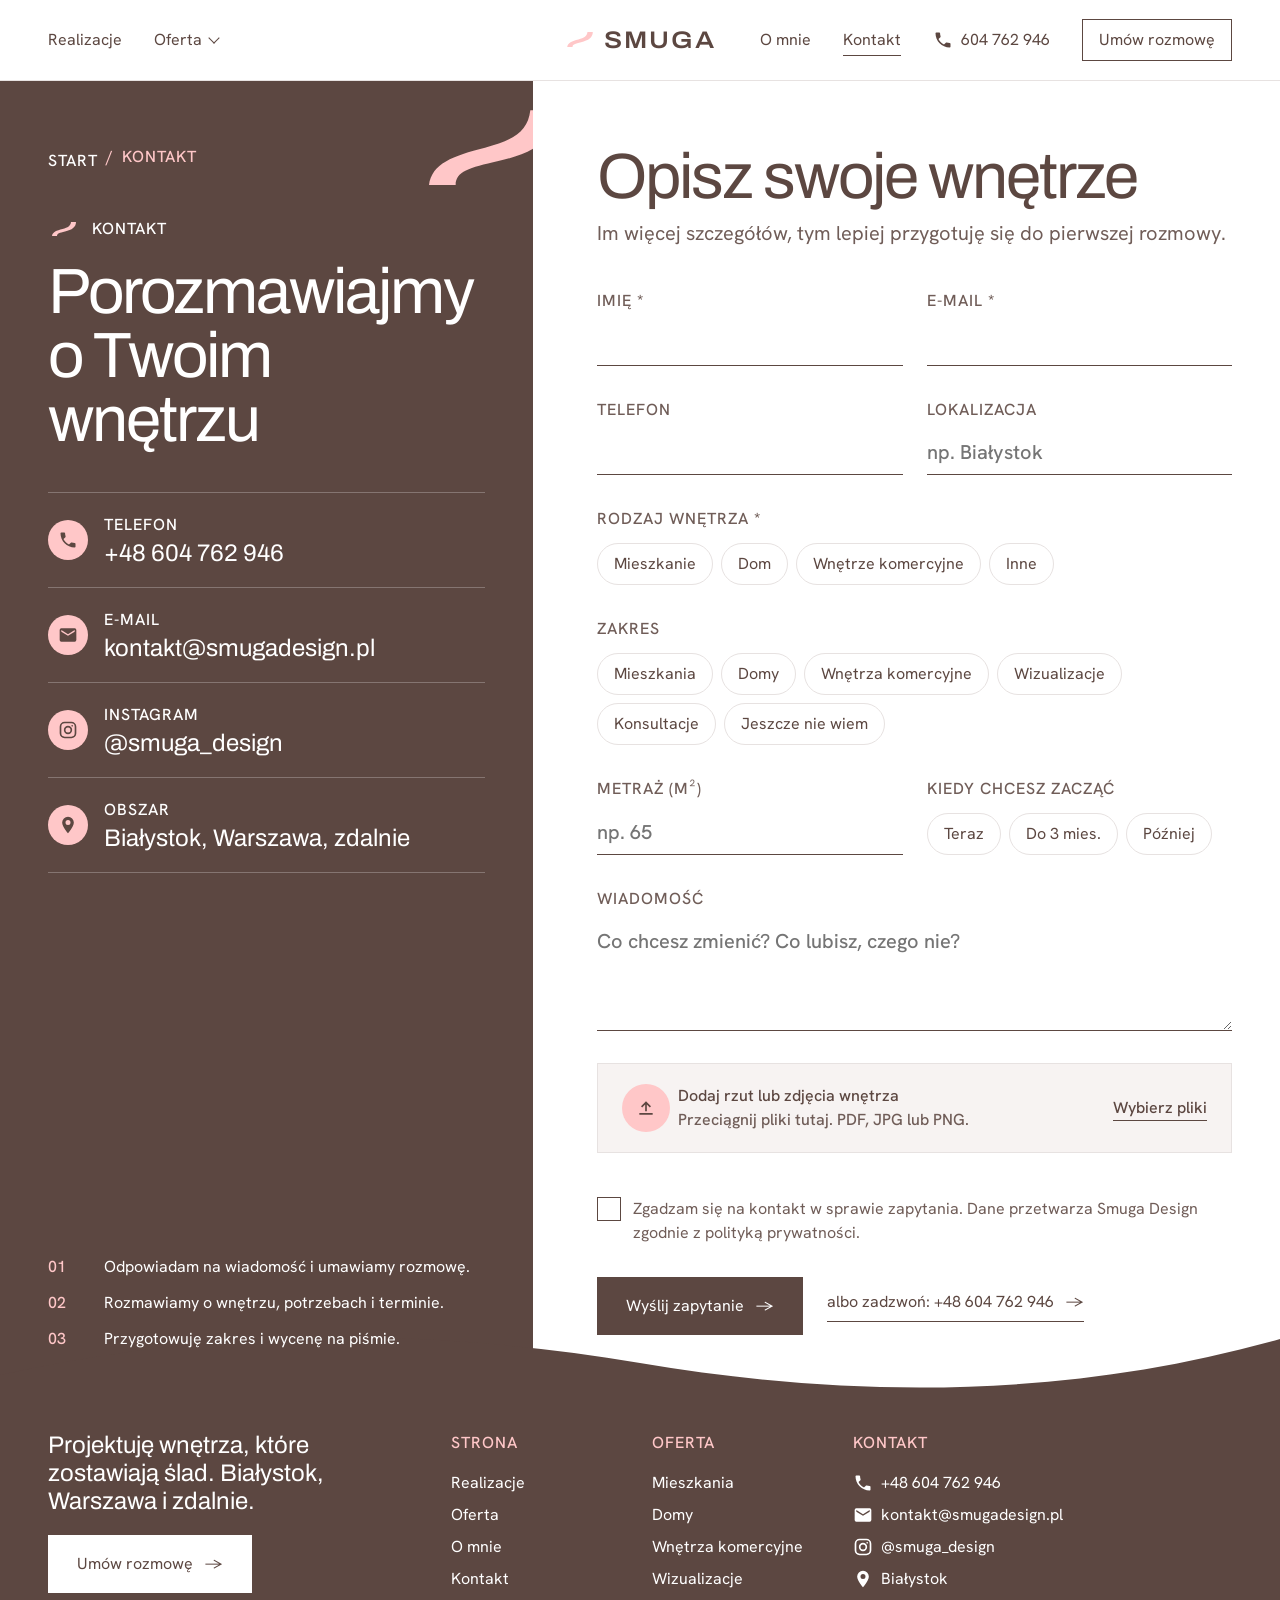
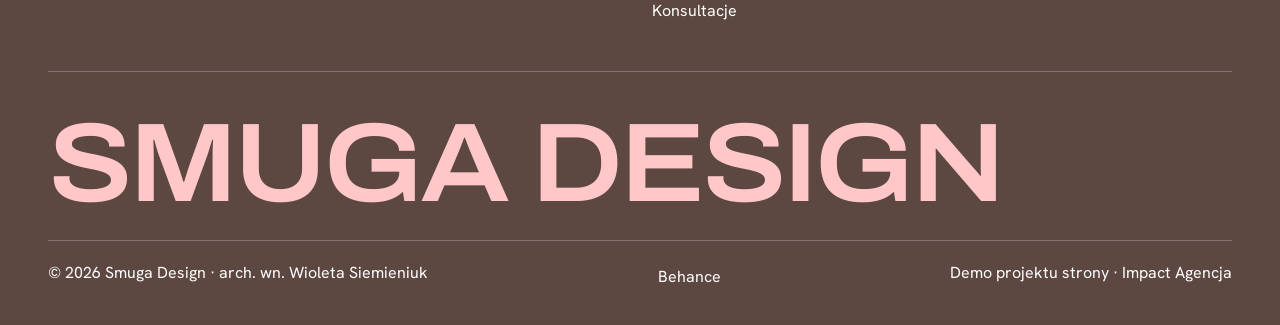
==== commit 2e0a74e2: "Audyt WCAG: tekst min. 16 px, cele dotyku min. 24 px, nagłówki, szuflada pełnoekranowa z krzyżykiem " ====
--- a/kontakt.html
+++ b/kontakt.html
@@ -15,7 +15,7 @@
 <link rel="preconnect" href="https://fonts.googleapis.com">
 <link rel="preconnect" href="https://fonts.gstatic.com" crossorigin>
 <link href="https://fonts.googleapis.com/css2?family=Archivo:wdth,wght@100..112,400..600&family=Hanken+Grotesk:wght@400;500&display=swap" rel="stylesheet">
-<link rel="stylesheet" href="assets/style.css?v=5">
+<link rel="stylesheet" href="assets/style.css?v=7">
 </head>
 <body>
 <div class="loader" aria-hidden="true"><svg class="mk" viewBox="0 0 120 64"><path d="M22 58C24 46 36 40 58 35C80 30 96 22 98 6"/></svg><div class="word"><span style="animation-delay:500ms">S</span><span style="animation-delay:550ms">M</span><span style="animation-delay:600ms">U</span><span style="animation-delay:650ms">G</span><span style="animation-delay:700ms">A</span><span style="animation-delay:750ms">&nbsp;</span><span style="animation-delay:800ms">D</span><span style="animation-delay:850ms">E</span><span style="animation-delay:900ms">S</span><span style="animation-delay:950ms">I</span><span style="animation-delay:1000ms">G</span><span style="animation-delay:1050ms">N</span></div><div class="meta"><span>Projektowanie wnętrz</span><b>000</b></div></div>
@@ -33,7 +33,7 @@
       <a class="tel" href="tel:+48604762946" aria-label="Zadzwoń +48 604 762 946"><svg class="ico" viewBox="0 0 24 24" aria-hidden="true"><path d="M6.6 10.8c1.4 2.8 3.8 5.1 6.6 6.6l2.2-2.2c.3-.3.7-.4 1-.2 1.1.4 2.3.6 3.6.6.6 0 1 .4 1 1V20c0 .6-.4 1-1 1C10.6 21 3 13.4 3 4c0-.6.4-1 1-1h3.5c.6 0 1 .4 1 1 0 1.3.2 2.5.6 3.6.1.3 0 .7-.2 1z"/></svg><span>604 762 946</span></a>
       <a class="cta-s" href="kontakt.html" data-modal>Umów rozmowę</a>
     </nav>
-    <button class="burger" type="button" aria-expanded="false" aria-controls="drawer"><span>Menu</span><i aria-hidden="true"></i></button>
+    <button class="burger" type="button" aria-expanded="false" aria-controls="drawer"><span>Menu</span><i aria-hidden="true"></i><b class="x" aria-hidden="true"></b></button>
   </div>
   <div class="mm" id="mm">
     <div class="wrap">
@@ -43,7 +43,7 @@
     </div>
   </div>
 </header>
-<div class="drawer" id="drawer"><a href="realizacje.html">Realizacje</a><a href="oferta.html">Oferta</a><div class="sub"><a href="oferta.html#mieszkania">Mieszkania</a><a href="oferta.html#domy">Domy</a><a href="oferta.html#komercyjne">Wnętrza komercyjne</a><a href="oferta.html#wizualizacje">Wizualizacje</a><a href="oferta.html#konsultacje">Konsultacje</a></div><a href="o-mnie.html">O mnie</a><a href="kontakt.html">Kontakt</a><div class="small"><a href="mailto:kontakt@smugadesign.pl">kontakt@smugadesign.pl</a><a href="tel:+48604762946">+48 604 762 946</a></div></div>
+<div class="drawer" id="drawer" role="dialog" aria-modal="true" aria-label="Menu"><div class="d-top"><a class="logo" href="index.html"><svg class="streak" viewBox="0 0 120 64" aria-hidden="true"><path d="M12 60C14 44 30 38 54 32C76 26 86 20 88 4H108C108 24 92 36 64 42C42 47 32 50 32 60Z"/></svg>SMUGA</a><button class="d-close" type="button" aria-label="Zamknij menu"><span></span></button></div><a href="realizacje.html">Realizacje</a><a href="oferta.html">Oferta</a><div class="sub"><a href="oferta.html#mieszkania">Mieszkania</a><a href="oferta.html#domy">Domy</a><a href="oferta.html#komercyjne">Wnętrza komercyjne</a><a href="oferta.html#wizualizacje">Wizualizacje</a><a href="oferta.html#konsultacje">Konsultacje</a></div><a href="o-mnie.html">O mnie</a><a href="kontakt.html">Kontakt</a><div class="d-cta"><a class="btn" href="kontakt.html" data-modal>Umów rozmowę</a></div><svg class="wave" viewBox="0 0 1440 48" preserveAspectRatio="none" aria-hidden="true"><path d="M0 44C360 44 480 4 720 24S1080 44 1440 4"/></svg><div class="small"><a href="tel:+48604762946"><svg class="ico" viewBox="0 0 24 24" aria-hidden="true"><path d="M6.6 10.8c1.4 2.8 3.8 5.1 6.6 6.6l2.2-2.2c.3-.3.7-.4 1-.2 1.1.4 2.3.6 3.6.6.6 0 1 .4 1 1V20c0 .6-.4 1-1 1C10.6 21 3 13.4 3 4c0-.6.4-1 1-1h3.5c.6 0 1 .4 1 1 0 1.3.2 2.5.6 3.6.1.3 0 .7-.2 1z"/></svg>+48 604 762 946</a><a href="mailto:kontakt@smugadesign.pl"><svg class="ico" viewBox="0 0 24 24" aria-hidden="true"><path d="M20 4H4a2 2 0 0 0-2 2v12a2 2 0 0 0 2 2h16a2 2 0 0 0 2-2V6a2 2 0 0 0-2-2zm0 4-8 5-8-5V6l8 5 8-5z"/></svg>kontakt@smugadesign.pl</a></div></div>
 <main id="main">
 <section class="kt">
   <div class="kt-side">
@@ -62,11 +62,11 @@
     <h2 class="d-l">Opisz swoje wnętrze</h2>
     <p class="lead muted">Im więcej szczegółów, tym lepiej przygotuję się do pierwszej rozmowy.</p>
     <form class="form" novalidate>
-      <label>Imię<input name="imie" autocomplete="given-name" required></label>
-      <label>E-mail<input type="email" name="email" autocomplete="email" required></label>
+      <label><span>Imię <span class="req" aria-hidden="true">*</span></span><input name="imie" autocomplete="given-name" required></label>
+      <label><span>E-mail <span class="req" aria-hidden="true">*</span></span><input type="email" name="email" autocomplete="email" required></label>
       <label>Telefon<input type="tel" name="tel" autocomplete="tel"></label>
       <label>Lokalizacja<input name="miasto" placeholder="np. Białystok"></label>
-      <fieldset class="full"><legend>Rodzaj wnętrza</legend><div class="pills"><label><input type="radio" name="typ" value="Mieszkanie" required><span>Mieszkanie</span></label><label><input type="radio" name="typ" value="Dom"><span>Dom</span></label><label><input type="radio" name="typ" value="Wnętrze komercyjne"><span>Wnętrze komercyjne</span></label><label><input type="radio" name="typ" value="Inne"><span>Inne</span></label></div></fieldset>
+      <fieldset class="full"><legend><span>Rodzaj wnętrza <span class="req" aria-hidden="true">*</span></span></legend><div class="pills"><label><input type="radio" name="typ" value="Mieszkanie" required><span>Mieszkanie</span></label><label><input type="radio" name="typ" value="Dom"><span>Dom</span></label><label><input type="radio" name="typ" value="Wnętrze komercyjne"><span>Wnętrze komercyjne</span></label><label><input type="radio" name="typ" value="Inne"><span>Inne</span></label></div></fieldset>
       <fieldset class="full"><legend>Zakres</legend><div class="pills"><label><input type="radio" name="zakres" value="Mieszkania"><span>Mieszkania</span></label><label><input type="radio" name="zakres" value="Domy"><span>Domy</span></label><label><input type="radio" name="zakres" value="Wnętrza komercyjne"><span>Wnętrza komercyjne</span></label><label><input type="radio" name="zakres" value="Wizualizacje"><span>Wizualizacje</span></label><label><input type="radio" name="zakres" value="Konsultacje"><span>Konsultacje</span></label><label><input type="radio" name="zakres" value="Jeszcze nie wiem"><span>Jeszcze nie wiem</span></label></div></fieldset>
       <label>Metraż (m²)<input name="metraz" inputmode="numeric" placeholder="np. 65"></label>
       <fieldset><legend>Kiedy chcesz zacząć</legend><div class="pills"><label><input type="radio" name="termin" value="Teraz"><span>Teraz</span></label><label><input type="radio" name="termin" value="Do 3 mies."><span>Do 3 mies.</span></label><label><input type="radio" name="termin" value="Później"><span>Później</span></label></div></fieldset>
@@ -99,9 +99,9 @@
     <div class="r">
       <p class="lead">Zostaw kontakt, oddzwonię i umówimy pierwszą rozmowę.</p>
       <form class="form" novalidate>
-        <label>Imię<input name="imie" autocomplete="given-name" required></label>
-        <label>Telefon<input type="tel" name="tel" autocomplete="tel" required></label>
-        <fieldset class="full"><legend>Rodzaj wnętrza</legend><div class="pills"><label><input type="radio" name="typ" value="Mieszkanie" required><span>Mieszkanie</span></label><label><input type="radio" name="typ" value="Dom"><span>Dom</span></label><label><input type="radio" name="typ" value="Lokal"><span>Lokal</span></label></div></fieldset>
+        <label><span>Imię <span class="req" aria-hidden="true">*</span></span><input name="imie" autocomplete="given-name" required></label>
+        <label><span>Telefon <span class="req" aria-hidden="true">*</span></span><input type="tel" name="tel" autocomplete="tel" required></label>
+        <fieldset class="full"><legend><span>Rodzaj wnętrza <span class="req" aria-hidden="true">*</span></span></legend><div class="pills"><label><input type="radio" name="typ" value="Mieszkanie" required><span>Mieszkanie</span></label><label><input type="radio" name="typ" value="Dom"><span>Dom</span></label><label><input type="radio" name="typ" value="Lokal"><span>Lokal</span></label></div></fieldset>
         <label class="full">Krótko o wnętrzu<textarea name="wiadomosc" placeholder="np. mieszkanie 60 m², chcę zmienić kuchnię i salon"></textarea></label>
         <label class="consent full"><input type="checkbox" required> Zgadzam się na kontakt w sprawie zapytania.</label>
         <div class="send full"><button class="btn" type="submit">Wyślij</button></div>
@@ -110,6 +110,6 @@
     </div>
   </div>
 </dialog>
-<script src="assets/app.js?v=5" defer></script>
+<script src="assets/app.js?v=7" defer></script>
 </body>
 </html>
--- a/assets/style.css
+++ b/assets/style.css
@@ -38,8 +38,8 @@
 .d-m { font-family: var(--display); font-weight: 400; font-size: 40px; line-height: 44px; letter-spacing: -1px; }
 .d-s { font-family: var(--display); font-weight: 400; font-size: 24px; line-height: 28px; letter-spacing: 0; }
 .lead { font-size: 20px; line-height: 32px; }
-.small { font-size: 14px; line-height: 20px; }
-.lbl { font-size: 12px; line-height: 16px; letter-spacing: 2px; text-transform: uppercase; font-weight: 500; }
+.small { font-size: 16px; line-height: 24px; }
+.lbl { font-size: 16px; line-height: 24px; letter-spacing: 1px; text-transform: uppercase; font-weight: 500; }
 .muted { color: var(--ink-2); }
 .lnk { display: inline-flex; gap: 12px; align-items: center; text-decoration: none; padding-bottom: 4px; border-bottom: 1px solid currentColor; white-space: nowrap; }
 .lnk::after { content: "\2192"; transition: transform var(--fast) ease-out; }
@@ -70,7 +70,7 @@
 .mm .wrap { display: grid; grid-template-columns: repeat(12, minmax(0, 1fr)); gap: 24px; padding-top: 40px; padding-bottom: 40px; }
 .mm-intro { grid-column: 1 / 4; display: flex; flex-direction: column; justify-content: space-between; gap: 24px; }
 .mm-list { grid-column: 4 / 9; border-top: 1px solid var(--ink); }
-.mm-list a { display: grid; grid-template-columns: 40px minmax(0, 1fr) 24px; gap: 16px; align-items: baseline; padding: 14px 0; border-bottom: 1px solid var(--line); text-decoration: none; }
+.mm-list a { display: grid; grid-template-columns: 40px minmax(0, 1fr) 24px; gap: 16px; align-items: baseline; padding: 12px 0; border-bottom: 1px solid var(--line); text-decoration: none; }
 .mm-list a .d-s { transition: transform 300ms ease-out; }
 .mm-list a .ar { opacity: 0; transition: opacity var(--fast) ease-out; }
 .mm-list a:hover .d-s, .mm-list a:focus-visible .d-s, .mm-list a.on .d-s { transform: translateX(8px); }
@@ -99,7 +99,7 @@
 .hero-cap .now { display: flex; justify-content: space-between; align-items: baseline; gap: 16px; min-height: 28px; }
 .hero-cap .now span { transition: opacity 400ms ease-out; }
 .prog { display: grid; grid-template-columns: repeat(var(--n), minmax(0, 1fr)); gap: 8px; }
-.prog button { all: unset; cursor: pointer; height: 16px; display: flex; align-items: center; }
+.prog button { all: unset; cursor: pointer; height: 32px; display: flex; align-items: center; }
 .prog button i { display: block; width: 100%; height: 2px; background: #FFFFFF59; position: relative; overflow: hidden; }
 .prog button i::after { content: ""; position: absolute; inset: 0; background: var(--white); transform: scaleX(0); transform-origin: left; }
 .prog button.done i::after { transform: scaleX(1); }
@@ -163,7 +163,7 @@
 .ph-head .g12 { align-items: end; }
 .ph-head h1 { grid-column: 1 / 8; }
 .ph-head p { grid-column: 9 / -1; }
-.crumbs { display: flex; gap: 8px; flex-wrap: wrap; font-size: 12px; line-height: 16px; letter-spacing: 2px; text-transform: uppercase; font-weight: 500; color: var(--ink-2); }
+.crumbs { display: flex; gap: 8px; flex-wrap: wrap; font-size: 16px; line-height: 24px; letter-spacing: 1px; text-transform: uppercase; font-weight: 500; color: var(--ink-2); }
 .crumbs a { text-decoration: none; }
 .crumbs a:hover { text-decoration: underline; }
 
@@ -180,7 +180,7 @@
 .p-body { padding: 80px 0 96px; }
 .p-side { grid-column: 1 / 5; align-self: start; position: sticky; top: 112px; display: grid; gap: 24px; }
 .p-side .blocks { display: grid; gap: 20px; border-top: 1px solid var(--ink); padding-top: 20px; }
-.p-side .blocks h2 { font-size: 12px; line-height: 16px; letter-spacing: 2px; text-transform: uppercase; font-weight: 500; color: var(--ink-2); margin-bottom: 4px; }
+.p-side .blocks h2 { font-size: 16px; line-height: 24px; letter-spacing: 1px; text-transform: uppercase; font-weight: 500; color: var(--ink-2); margin-bottom: 4px; }
 .p-gal { grid-column: 6 / -1; display: grid; grid-template-columns: repeat(2, minmax(0, 1fr)); gap: 24px; align-items: start; }
 .p-gal figure.full { grid-column: 1 / -1; }
 .p-gal figure.off { margin-top: 80px; }
@@ -188,7 +188,7 @@
 .p-gal.three figure:nth-child(2) { margin-top: 64px; }
 .p-gal button { all: unset; display: block; width: 100%; cursor: zoom-in; }
 .p-gal button:focus-visible { outline: 2px solid var(--ink); outline-offset: 4px; }
-.p-gal figcaption { margin-top: 8px; font-size: 12px; line-height: 16px; color: var(--ink-2); }
+.p-gal figcaption { margin-top: 8px; font-size: 16px; line-height: 24px; color: var(--ink-2); }
 .p-gal blockquote { grid-column: 1 / -1; padding: 48px 0; border-top: 1px solid var(--line); border-bottom: 1px solid var(--line); }
 .more-w { padding: 80px 0 96px; border-top: 1px solid var(--line); }
 
@@ -251,8 +251,8 @@
 
 /* szerokie laptopy */
 @media (max-width: 1360px) {
-  .d-xxl { font-size: 144px; line-height: 128px; letter-spacing: -6px; }
-  .d-xl { font-size: 80px; line-height: 76px; letter-spacing: -3px; }
+  .d-xxl { font-size: 144px; line-height: 128px; letter-spacing: -8px; }
+  .d-xl { font-size: 80px; line-height: 76px; letter-spacing: -4px; }
 }
 /* tablet */
 @media (max-width: 1080px) {
@@ -287,14 +287,14 @@
   .drawer.is-open { transform: none; visibility: visible; }
   .drawer > a { font-family: var(--display); font-size: 40px; line-height: 48px; letter-spacing: -1px; text-decoration: none; padding: 12px 0; border-bottom: 1px solid var(--line); }
   .drawer .sub { display: grid; gap: 4px; padding: 8px 0 16px 16px; border-bottom: 1px solid var(--line); }
-  .drawer .sub a { text-decoration: none; font-size: 18px; line-height: 32px; }
+  .drawer .sub a { text-decoration: none; font-size: 20px; line-height: 32px; }
   .drawer .small { margin-top: auto; padding-top: 24px; display: grid; gap: 4px; }
   .drawer .small a { text-decoration: none; }
   .d-xxl { font-size: 48px; line-height: 48px; letter-spacing: -2px; }
   .d-xl { font-size: 48px; line-height: 48px; letter-spacing: -2px; }
   .d-l { font-size: 36px; line-height: 40px; letter-spacing: -1px; }
   .d-m { font-size: 28px; line-height: 32px; letter-spacing: -1px; }
-  .lead { font-size: 18px; line-height: 28px; }
+  .lead { font-size: 20px; line-height: 28px; }
   .sec, .proc, .faq-w { padding: 64px 0; }
   .hero { grid-template-columns: minmax(0, 1fr); height: auto; max-height: none; min-height: 0; }
   .hero-img { order: -1; aspect-ratio: 4 / 5; }
@@ -349,7 +349,7 @@
 .loader .mk path { fill: none; stroke: var(--pink); stroke-width: 22; stroke-linecap: round; stroke-dasharray: 200; stroke-dashoffset: 200; animation: draw 1100ms ease-in-out 100ms forwards; }
 .loader .word { display: flex; font-family: var(--display); font-stretch: 112%; font-weight: 600; font-size: 48px; line-height: 56px; letter-spacing: 8px; overflow: hidden; }
 .loader .word span { display: inline-block; transform: translateY(110%); animation: up 700ms ease-out forwards; }
-.loader .meta { display: flex; justify-content: space-between; width: 280px; font-size: 12px; line-height: 16px; letter-spacing: 2px; text-transform: uppercase; }
+.loader .meta { display: flex; justify-content: space-between; width: 280px; font-size: 16px; line-height: 24px; letter-spacing: 1px; text-transform: uppercase; }
 .loader .meta b { font-weight: 500; font-variant-numeric: tabular-nums; }
 .loader.out { transform: translateY(calc(-100% - 96px)); transition: transform 1000ms ease-in-out; }
 .loader.out > * { opacity: 0; transition: opacity 300ms ease-out; }
@@ -367,7 +367,7 @@
 /* detale: równa siatka */
 .det { display: grid; grid-template-columns: repeat(4, minmax(0, 1fr)); gap: 24px; }
 .det a { text-decoration: none; display: grid; gap: 12px; align-content: start; }
-.det span { font-size: 14px; line-height: 20px; color: var(--ink-2); }
+.det span { font-size: 16px; line-height: 24px; color: var(--ink-2); }
 .det-h { display: grid; grid-template-columns: repeat(12, minmax(0, 1fr)); gap: 24px; align-items: end; margin-bottom: 40px; }
 .det-h > div { grid-column: 1 / 8; display: grid; gap: 12px; }
 .det-h p { grid-column: 9 / -1; }
@@ -400,7 +400,7 @@
 .ftr .col .lbl { color: var(--pink); margin-bottom: 8px; }
 .ftr .col a { display: inline-flex; gap: 8px; align-items: center; }
 .ftr .mark { font-family: var(--display); font-stretch: 112%; font-weight: 600; font-size: 144px; line-height: 128px; letter-spacing: -4px; white-space: nowrap; color: var(--pink); margin: 40px 0 24px; display: flex; align-items: center; gap: 24px; }
-.ftr .bottom { display: flex; justify-content: space-between; gap: 16px; flex-wrap: wrap; padding-top: 20px; border-top: 1px solid #FFFFFF40; font-size: 12px; line-height: 16px; letter-spacing: 1px; }
+.ftr .bottom { display: flex; justify-content: space-between; gap: 16px; flex-wrap: wrap; padding-top: 20px; border-top: 1px solid #FFFFFF40; font-size: 16px; line-height: 24px; letter-spacing: 0; }
 
 /* strona kontakt */
 .kt { display: grid; grid-template-columns: 5fr 7fr; min-height: calc(100svh - var(--hdr)); }
@@ -424,7 +424,7 @@
 /* formularz v2: pigułki, własne pole plików */
 .form { display: grid; grid-template-columns: repeat(2, minmax(0, 1fr)); gap: 32px 24px; margin-top: 40px; }
 .form .full { grid-column: 1 / -1; }
-.form label, .form legend { display: grid; gap: 8px; font-size: 12px; line-height: 16px; letter-spacing: 2px; text-transform: uppercase; font-weight: 500; color: var(--ink-2); }
+.form label, .form legend { display: grid; gap: 8px; font-size: 16px; line-height: 24px; letter-spacing: 1px; text-transform: uppercase; font-weight: 500; color: var(--ink-2); }
 .form fieldset { border: 0; margin: 0; padding: 0; min-width: 0; }
 .form legend { margin-bottom: 12px; padding: 0; }
 .form input[type="text"], .form input[type="email"], .form input[type="tel"], .form input:not([type]), .form textarea { font: inherit; font-size: 20px; line-height: 28px; color: var(--ink); background: transparent; border: 0; border-bottom: 1px solid var(--ink); border-radius: 0; padding: 8px 0; letter-spacing: 0; text-transform: none; width: 100%; }
@@ -443,13 +443,13 @@
 .drop input { position: absolute; opacity: 0; width: 1px; height: 1px; }
 .drop .ic { width: 48px; height: 48px; border-radius: 50%; background: var(--pink); color: var(--ink); display: flex; align-items: center; justify-content: center; }
 .drop b { display: block; font-size: 16px; line-height: 24px; font-weight: 500; color: var(--ink); }
-.drop small { font-size: 14px; line-height: 20px; color: var(--ink-2); }
-.drop .pick { font-size: 14px; line-height: 20px; color: var(--ink); border-bottom: 1px solid var(--ink); }
+.drop small { font-size: 16px; line-height: 24px; color: var(--ink-2); }
+.drop .pick { font-size: 16px; line-height: 24px; color: var(--ink); border-bottom: 1px solid var(--ink); }
 .files { display: flex; flex-wrap: wrap; gap: 8px; margin-top: 12px; letter-spacing: 0; text-transform: none; }
-.files li { font-size: 14px; line-height: 20px; color: var(--ink); background: var(--pink); padding: 4px 12px; border-radius: 40px; }
-.form .consent { display: flex; gap: 12px; align-items: flex-start; text-transform: none; letter-spacing: 0; font-size: 14px; line-height: 20px; font-weight: 400; cursor: pointer; }
-.form .consent input { appearance: none; width: 20px; height: 20px; margin: 0; flex: none; border: 1px solid var(--ink); background: var(--white); display: grid; place-content: center; cursor: pointer; }
-.form .consent input::before { content: ""; width: 10px; height: 6px; border-left: 2px solid var(--white); border-bottom: 2px solid var(--white); transform: rotate(-45deg) translate(1px, -1px); }
+.files li { font-size: 16px; line-height: 24px; color: var(--ink); background: var(--pink); padding: 4px 12px; border-radius: 40px; }
+.form .consent { display: flex; gap: 12px; align-items: flex-start; text-transform: none; letter-spacing: 0; font-size: 16px; line-height: 24px; font-weight: 400; cursor: pointer; }
+.form .consent input { appearance: none; width: 24px; height: 24px; margin: 0; flex: none; border: 1px solid var(--ink); background: var(--white); display: grid; place-content: center; cursor: pointer; }
+.form .consent input::before { content: ""; width: 12px; height: 8px; border-left: 2px solid var(--white); border-bottom: 2px solid var(--white); transform: rotate(-45deg) translate(1px, -1px); }
 .form .consent input:checked { background: var(--ink); }
 .form .send { display: flex; gap: 24px; align-items: center; flex-wrap: wrap; }
 .form-ok { grid-column: 1 / -1; background: var(--pink); padding: 20px 24px; display: flex; gap: 16px; align-items: center; }
@@ -532,3 +532,40 @@
 .kt-side > .streak { top: 48px; right: -56px; bottom: auto; width: 240px; }
 .dlg .l .streak { top: 24px; right: -40px; bottom: auto; width: 160px; }
 @media (max-width: 860px) { .kt-side > .streak { display: none; } }
+
+/* audyt WCAG 03.11: cele dotyku, krzyżyk szuflady, smugi bez nachodzenia na tekst */
+.crumbs a, .ftr .bottom a { display: inline-block; padding: 4px 0; }
+.nav .tel { min-width: 24px; min-height: 24px; }
+.hero-txt > .streak { width: 160px; right: -40px; top: -8px; bottom: auto; }
+.hero-txt > div, .hero-txt .lead, .hero-cap { position: relative; z-index: 1; }
+.dlg .l .streak { position: static; width: 96px; margin-top: auto; }
+.form .req { color: var(--ink); }
+.form :user-invalid { border-bottom-color: #9B2C2C; box-shadow: 0 1px 0 #9B2C2C; }
+.form .consent:has(:user-invalid) { color: #9B2C2C; }
+.burger { min-height: 44px; }
+.burger .x { display: none; position: relative; width: 24px; height: 24px; }
+.burger .x::before, .burger .x::after { content: ""; position: absolute; left: 0; top: calc(50% - 1px); width: 24px; height: 2px; background: currentColor; transform: rotate(45deg); }
+.burger .x::after { transform: rotate(-45deg); }
+.burger[aria-expanded="true"] i { display: none; }
+.burger[aria-expanded="true"] .x { display: block; }
+@media (max-width: 860px) {
+  .drawer { inset: 0; z-index: 70; padding: 0 var(--gut) 32px; background: var(--white); opacity: 0; transform: translateY(-16px); transition: opacity 280ms ease-out, transform 280ms ease-out, visibility 280ms; }
+  .drawer.is-open { opacity: 1; transform: none; }
+  .drawer .d-top { display: flex; justify-content: space-between; align-items: center; height: var(--hdr); border-bottom: 1px solid var(--line); margin-bottom: 8px; flex: none; }
+  .drawer .d-top .logo { order: 0; }
+  .drawer .d-close { background: none; border: 1px solid var(--ink); width: 44px; height: 44px; display: flex; align-items: center; justify-content: center; cursor: pointer; padding: 0; }
+  .drawer .d-close span { position: relative; width: 20px; height: 20px; }
+  .drawer .d-close span::before, .drawer .d-close span::after { content: ""; position: absolute; left: 0; top: calc(50% - 1px); width: 20px; height: 2px; background: var(--ink); transform: rotate(45deg); }
+  .drawer .d-close span::after { transform: rotate(-45deg); }
+  .drawer .d-cta { margin-top: 24px; display: grid; gap: 12px; }
+  .drawer .d-cta .btn { justify-content: center; }
+  .drawer .small { gap: 8px; }
+  .drawer .small a { display: inline-flex; gap: 8px; align-items: center; font-size: 20px; line-height: 28px; }
+  .drawer .wave { margin: 24px 0 0; height: 32px; }
+}
+.hero-cap .now .num { white-space: nowrap; }
+.kt-side > .streak { top: 24px; right: -40px; width: 160px; }
+@media (max-width: 1360px) { .hero-txt > .streak { display: none; } }
+.svc > .mask { grid-column: 10 / -1; }
+@media (max-width: 1080px) { .svc > .mask { grid-column: 8 / -1; } }
+@media (max-width: 860px) { .svc > .mask { grid-column: 1 / -1; max-width: 360px; } }
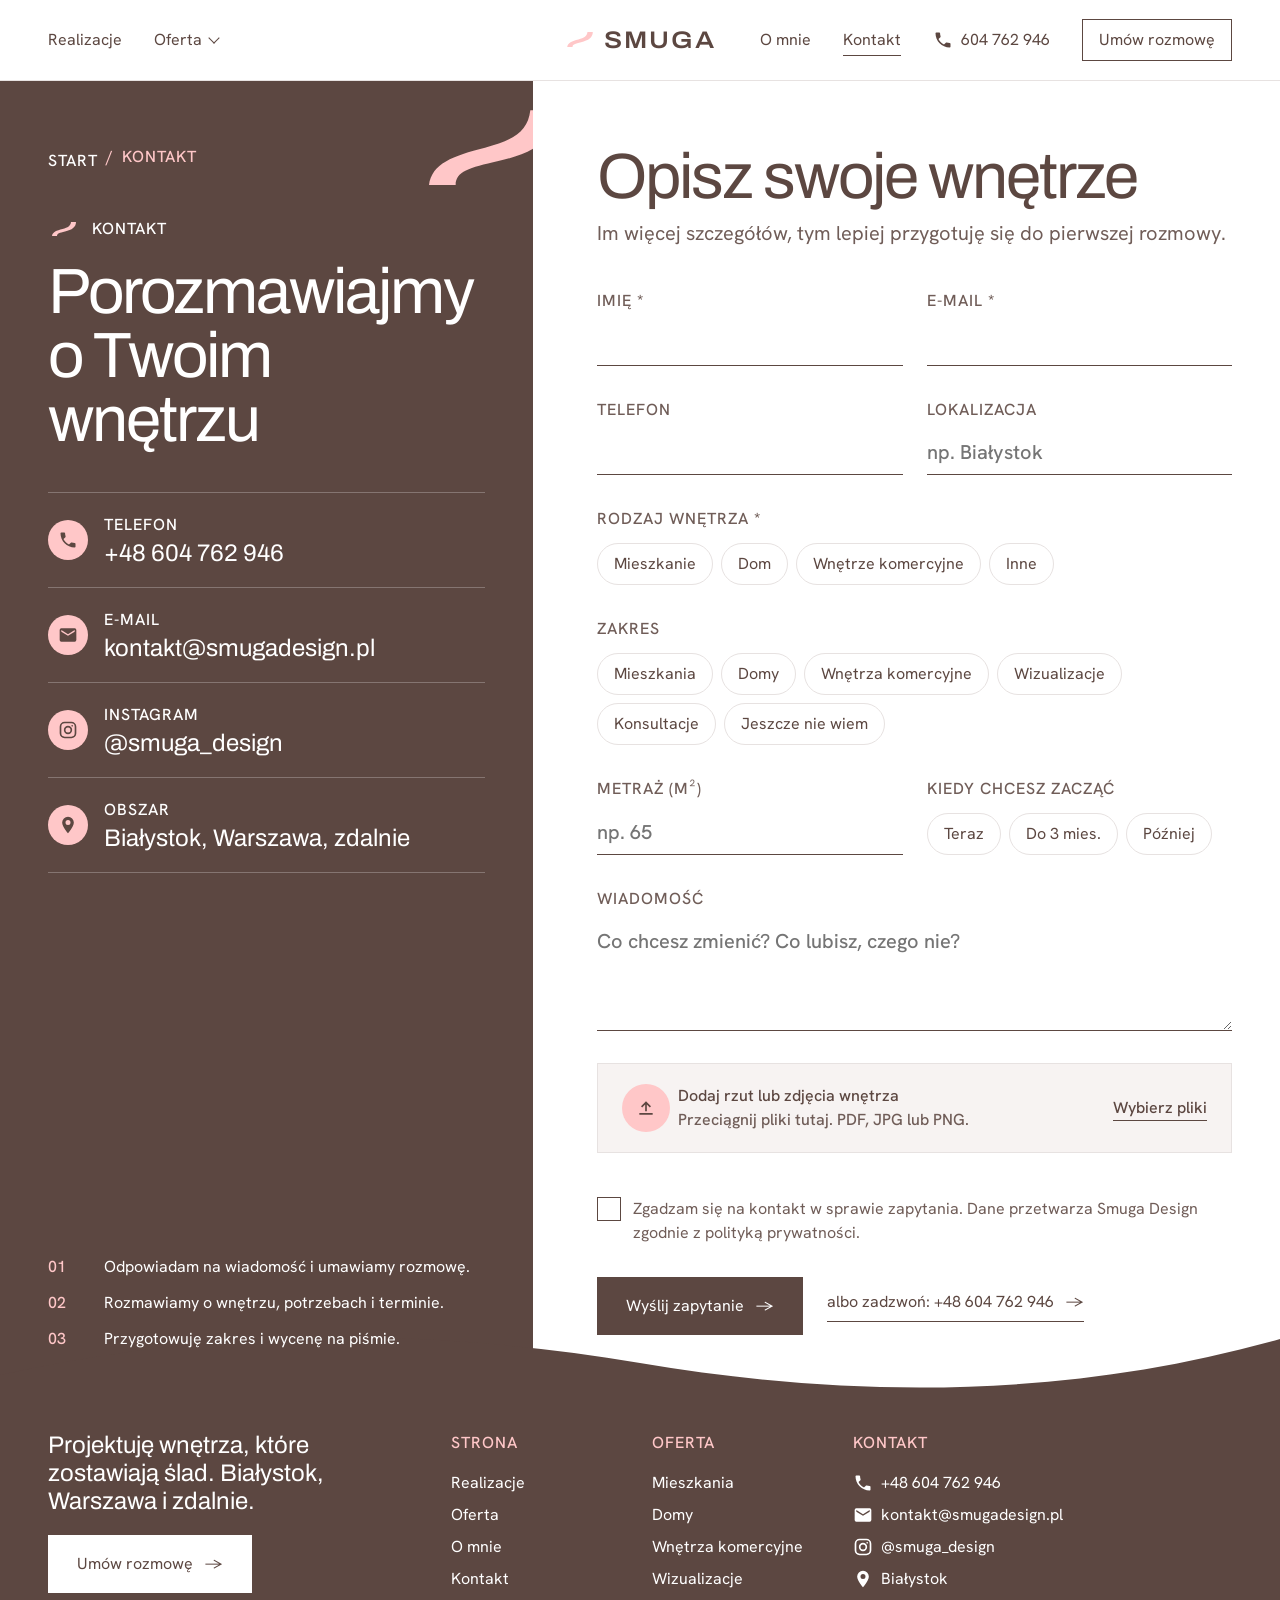
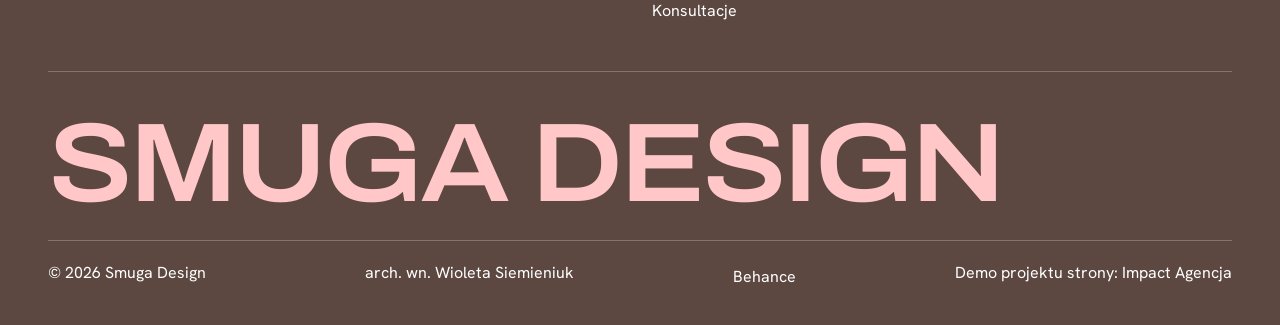
==== commit d68e7b39: "Bez kropek w opisach; różne układy: indeks realizacji z podglądem, karuzela detali, naprzemienne wie" ====
--- a/kontakt.html
+++ b/kontakt.html
@@ -3,10 +3,10 @@
 <head>
 <meta charset="utf-8">
 <meta name="viewport" content="width=device-width, initial-scale=1">
-<title>Kontakt · Smuga Design</title>
+<title>Kontakt | Smuga Design</title>
 <meta name="description" content="Zapytanie o projekt wnętrza: mieszkanie, dom, wnętrze komercyjne. Białystok, Warszawa, zdalnie.">
 <meta name="robots" content="noindex, nofollow">
-<meta property="og:title" content="Kontakt · Smuga Design">
+<meta property="og:title" content="Kontakt | Smuga Design">
 <meta property="og:description" content="Zapytanie o projekt wnętrza: mieszkanie, dom, wnętrze komercyjne. Białystok, Warszawa, zdalnie.">
 <meta property="og:image" content="img/mnc-kotara.webp">
 <meta name="theme-color" content="#FFFFFF">
@@ -15,7 +15,7 @@
 <link rel="preconnect" href="https://fonts.googleapis.com">
 <link rel="preconnect" href="https://fonts.gstatic.com" crossorigin>
 <link href="https://fonts.googleapis.com/css2?family=Archivo:wdth,wght@100..112,400..600&family=Hanken+Grotesk:wght@400;500&display=swap" rel="stylesheet">
-<link rel="stylesheet" href="assets/style.css?v=7">
+<link rel="stylesheet" href="assets/style.css?v=9">
 </head>
 <body>
 <div class="loader" aria-hidden="true"><svg class="mk" viewBox="0 0 120 64"><path d="M22 58C24 46 36 40 58 35C80 30 96 22 98 6"/></svg><div class="word"><span style="animation-delay:500ms">S</span><span style="animation-delay:550ms">M</span><span style="animation-delay:600ms">U</span><span style="animation-delay:650ms">G</span><span style="animation-delay:700ms">A</span><span style="animation-delay:750ms">&nbsp;</span><span style="animation-delay:800ms">D</span><span style="animation-delay:850ms">E</span><span style="animation-delay:900ms">S</span><span style="animation-delay:950ms">I</span><span style="animation-delay:1000ms">G</span><span style="animation-delay:1050ms">N</span></div><div class="meta"><span>Projektowanie wnętrz</span><b>000</b></div></div>
@@ -88,7 +88,7 @@
       <div class="col w3"><p class="lbl">Kontakt</p><a href="tel:+48604762946"><svg class="ico" viewBox="0 0 24 24" aria-hidden="true"><path d="M6.6 10.8c1.4 2.8 3.8 5.1 6.6 6.6l2.2-2.2c.3-.3.7-.4 1-.2 1.1.4 2.3.6 3.6.6.6 0 1 .4 1 1V20c0 .6-.4 1-1 1C10.6 21 3 13.4 3 4c0-.6.4-1 1-1h3.5c.6 0 1 .4 1 1 0 1.3.2 2.5.6 3.6.1.3 0 .7-.2 1z"/></svg>+48 604 762 946</a><a href="mailto:kontakt@smugadesign.pl"><svg class="ico" viewBox="0 0 24 24" aria-hidden="true"><path d="M20 4H4a2 2 0 0 0-2 2v12a2 2 0 0 0 2 2h16a2 2 0 0 0 2-2V6a2 2 0 0 0-2-2zm0 4-8 5-8-5V6l8 5 8-5z"/></svg>kontakt@smugadesign.pl</a><a href="https://www.instagram.com/smuga_design/" rel="noopener"><svg class="ico" viewBox="0 0 24 24" aria-hidden="true"><path d="M12 7a5 5 0 1 0 0 10 5 5 0 0 0 0-10zm0 8a3 3 0 1 1 0-6 3 3 0 0 1 0 6zm5-9a1 1 0 1 0 0 2 1 1 0 0 0 0-2zM16 2H8a6 6 0 0 0-6 6v8a6 6 0 0 0 6 6h8a6 6 0 0 0 6-6V8a6 6 0 0 0-6-6zm4 14a4 4 0 0 1-4 4H8a4 4 0 0 1-4-4V8a4 4 0 0 1 4-4h8a4 4 0 0 1 4 4z"/></svg>@smuga_design</a><span style="display:inline-flex;gap:8px;align-items:center"><svg class="ico" viewBox="0 0 24 24" aria-hidden="true"><path d="M12 2a7 7 0 0 0-7 7c0 5 7 13 7 13s7-8 7-13a7 7 0 0 0-7-7zm0 10a3 3 0 1 1 0-6 3 3 0 0 1 0 6z"/></svg>Białystok</span></div>
     </div>
     <p class="mark" aria-hidden="true">SMUGA DESIGN</p>
-    <div class="bottom"><span>© 2026 Smuga Design · arch. wn. Wioleta Siemieniuk</span><a href="https://www.behance.net/smugadesign" rel="noopener">Behance</a><span>Demo projektu strony · Impact Agencja</span></div>
+    <div class="bottom"><span>© 2026 Smuga Design</span><span>arch. wn. Wioleta Siemieniuk</span><a href="https://www.behance.net/smugadesign" rel="noopener">Behance</a><span>Demo projektu strony: Impact Agencja</span></div>
   </div>
 </footer>
 <a class="fab" href="tel:+48604762946" aria-label="Zadzwoń +48 604 762 946"><svg class="ico" viewBox="0 0 24 24" aria-hidden="true"><path d="M6.6 10.8c1.4 2.8 3.8 5.1 6.6 6.6l2.2-2.2c.3-.3.7-.4 1-.2 1.1.4 2.3.6 3.6.6.6 0 1 .4 1 1V20c0 .6-.4 1-1 1C10.6 21 3 13.4 3 4c0-.6.4-1 1-1h3.5c.6 0 1 .4 1 1 0 1.3.2 2.5.6 3.6.1.3 0 .7-.2 1z"/></svg></a>
@@ -110,6 +110,6 @@
     </div>
   </div>
 </dialog>
-<script src="assets/app.js?v=7" defer></script>
+<script src="assets/app.js?v=9" defer></script>
 </body>
 </html>
--- a/assets/style.css
+++ b/assets/style.css
@@ -569,3 +569,117 @@
 .svc > .mask { grid-column: 10 / -1; }
 @media (max-width: 1080px) { .svc > .mask { grid-column: 8 / -1; } }
 @media (max-width: 860px) { .svc > .mask { grid-column: 1 / -1; max-width: 360px; } }
+
+/* ===== v5: różne układy sekcji, bez kropek ===== */
+.meta-s { display: flex; flex-wrap: wrap; gap: 4px 20px; }
+
+/* strona główna: indeks realizacji z podglądem */
+.wi { display: grid; grid-template-columns: repeat(12, minmax(0, 1fr)); gap: 24px; align-items: start; }
+.wi-pre { grid-column: 1 / 6; position: sticky; top: 112px; aspect-ratio: 4 / 5; overflow: hidden; background: var(--line); }
+.wi-pre figure { position: absolute; inset: 0; opacity: 0; transition: opacity 500ms ease-out; }
+.wi-pre figure.on { opacity: 1; }
+.wi-pre figure .ph { height: 100%; }
+.wi-pre figure img { transform: scale(1.04); transition: transform 1200ms ease-out; }
+.wi-pre figure.on img { transform: none; }
+.wi-list { grid-column: 7 / -1; border-top: 1px solid var(--ink); counter-reset: w; }
+.wi-row { display: grid; grid-template-columns: 56px minmax(0, 1fr) 32px; gap: 8px 24px; align-items: center; padding: 28px 0; border-bottom: 1px solid var(--line); text-decoration: none; position: relative; }
+.wi-row .n { font-family: var(--display); font-size: 20px; line-height: 28px; color: var(--ink-2); grid-row: 1 / 3; align-self: start; padding-top: 8px; }
+.wi-row h3 { font-family: var(--display); font-size: 48px; line-height: 52px; letter-spacing: -1px; transition: transform 400ms ease-out; }
+.wi-row .meta-s { grid-column: 2; color: var(--ink-2); }
+.wi-row .ar { grid-column: 3; grid-row: 1 / 3; font-size: 24px; opacity: 0; transition: opacity var(--fast) ease-out, transform var(--fast) ease-out; }
+.wi-row .thumb { display: none; }
+.wi-row::after { content: ""; position: absolute; left: 0; bottom: -1px; height: 2px; width: 0; background: var(--pink); transition: width 500ms ease-out; }
+.wi-row.on h3, .wi-row:focus-visible h3 { transform: translateX(12px); }
+.wi-row.on .ar, .wi-row:focus-visible .ar { opacity: 1; }
+.wi-row.on::after { width: 100%; }
+
+/* detale: karuzela */
+.car-head { display: flex; justify-content: space-between; align-items: end; gap: 24px; margin-bottom: 40px; }
+.car-head > div:first-child { display: grid; gap: 12px; max-width: 720px; }
+.car-nav { display: flex; gap: 8px; }
+.car-nav button { width: 56px; height: 56px; border: 1px solid var(--ink); background: var(--white); cursor: pointer; font-size: 20px; transition: background var(--fast) ease-out, color var(--fast) ease-out; }
+.car-nav button:hover { background: var(--ink); color: var(--white); }
+.car-nav button:disabled { border-color: var(--line); color: var(--ink-2); cursor: default; background: var(--soft); }
+.car-track { display: flex; gap: 24px; overflow-x: auto; scroll-snap-type: x mandatory; scrollbar-width: none; padding-bottom: 4px; }
+.car-track::-webkit-scrollbar { display: none; }
+.car-track:focus-visible { outline: 2px solid var(--ink); outline-offset: 4px; }
+.car-track figure { flex: 0 0 calc((100% - 72px) / 4); scroll-snap-align: start; display: grid; gap: 12px; }
+.car-track figcaption { color: var(--ink-2); }
+.car-bar { margin-top: 32px; height: 2px; background: var(--line); position: relative; }
+.car-bar i { position: absolute; left: 0; top: 0; bottom: 0; background: var(--ink); width: 25%; transition: transform 200ms ease-out; }
+
+/* realizacje: naprzemienne wiersze */
+.wr-list { padding-bottom: 96px; display: grid; gap: 96px; }
+.wr { display: grid; grid-template-columns: repeat(12, minmax(0, 1fr)); gap: 24px; align-items: center; }
+.wr-img { grid-column: 1 / 8; display: block; }
+.wr-txt { grid-column: 9 / -1; display: grid; gap: 24px; justify-items: start; }
+.wr:nth-child(even) .wr-img { grid-column: 6 / -1; grid-row: 1; }
+.wr:nth-child(even) .wr-txt { grid-column: 1 / 5; grid-row: 1; }
+.wr .num { font-family: var(--display); font-size: 20px; line-height: 28px; color: var(--ink-2); display: flex; gap: 12px; align-items: center; }
+.wr .num::after { content: ""; width: 48px; height: 1px; background: var(--ink-2); }
+.wr-facts { display: grid; grid-template-columns: repeat(3, minmax(0, 1fr)); gap: 16px; justify-self: stretch; border-top: 1px solid var(--ink); padding-top: 16px; }
+.wr-facts div { display: grid; gap: 4px; }
+.wr-facts dt { color: var(--ink-2); }
+.wr h2 a { text-decoration: none; }
+.wr h2 a:hover { text-decoration: underline; text-underline-offset: 8px; text-decoration-thickness: 2px; }
+
+/* oferta: przyklejone menu usług + panele */
+.of { padding-bottom: 96px; align-items: start; }
+.of-nav { grid-column: 1 / 4; position: sticky; top: 112px; display: grid; gap: 24px; }
+.of-nav ol { border-top: 1px solid var(--ink); }
+.of-nav ol a { display: grid; grid-template-columns: 32px minmax(0, 1fr); gap: 8px; padding: 12px 0; border-bottom: 1px solid var(--line); text-decoration: none; color: var(--ink-2); transition: color var(--fast) ease-out; }
+.of-nav ol a span:last-child { font-size: 20px; line-height: 28px; }
+.of-nav ol a:hover, .of-nav ol a.on { color: var(--ink); }
+.of-nav ol a.on span:last-child { text-decoration: underline; text-decoration-color: var(--pink); text-decoration-thickness: 4px; text-underline-offset: 4px; }
+.of-body { grid-column: 5 / -1; display: grid; gap: 96px; }
+.of-item { display: grid; gap: 24px; scroll-margin-top: 112px; }
+.of-item .top { display: flex; align-items: baseline; gap: 24px; }
+.of-item .top .n { font-family: var(--display); font-size: 24px; line-height: 28px; color: var(--ink-2); }
+.of-item .cols { display: grid; grid-template-columns: repeat(2, minmax(0, 1fr)); gap: 24px; align-items: start; }
+.of-item ul { display: grid; gap: 12px; border-top: 1px solid var(--ink); padding-top: 16px; }
+.of-item li { padding-left: 32px; position: relative; }
+.of-item li::before { content: ""; position: absolute; left: 0; top: 8px; width: 20px; height: 12px; background: url("data:image/svg+xml,%3Csvg xmlns='http://www.w3.org/2000/svg' viewBox='0 0 120 64'%3E%3Cpath fill='%23FFC7C8' d='M12 60C14 44 30 38 54 32C76 26 86 20 88 4H108C108 24 92 36 64 42C42 47 32 50 32 60Z'/%3E%3C/svg%3E") center / contain no-repeat; }
+
+/* strona realizacji: następna realizacja jako baner */
+.nx { display: block; position: relative; color: var(--white); background: var(--deep); text-decoration: none; overflow: hidden; }
+.nx .ph { aspect-ratio: 21 / 9; }
+.nx .ph::after { content: ""; position: absolute; inset: 0; background: linear-gradient(90deg, #3B2D29F2 0%, #3B2D29B3 45%, #3B2D2900 80%); }
+.nx .txt { position: absolute; inset: 0; display: flex; flex-direction: column; justify-content: center; gap: 16px; padding: 0 var(--gut); max-width: var(--max); margin: 0 auto; }
+.nx .txt .lbl { color: var(--white); }
+.nx .txt { text-shadow: 0 2px 16px #3B2D2999; }
+.nx:hover .d-xl { text-decoration: underline; text-underline-offset: 12px; text-decoration-thickness: 2px; }
+.nx-more { display: flex; justify-content: space-between; align-items: center; gap: 16px; flex-wrap: wrap; padding: 24px 0 96px; }
+.nx-more .others { display: flex; gap: 24px; flex-wrap: wrap; }
+
+@media (max-width: 1080px) {
+  .wi-pre { grid-column: 1 / 6; }
+  .wi-list { grid-column: 6 / -1; }
+  .wi-row h3 { font-size: 32px; line-height: 36px; }
+  .car-track figure { flex-basis: calc((100% - 48px) / 3); }
+  .wr-img, .wr:nth-child(even) .wr-img { grid-column: 1 / -1; grid-row: auto; }
+  .wr-txt, .wr:nth-child(even) .wr-txt { grid-column: 1 / -1; grid-row: auto; }
+  .of-nav { grid-column: 1 / 5; }
+  .of-body { grid-column: 5 / -1; }
+  .of-item .cols { grid-template-columns: minmax(0, 1fr); }
+}
+@media (max-width: 860px) {
+  .wi-pre { display: none; }
+  .wi-list { grid-column: 1 / -1; }
+  .wi-row { grid-template-columns: 112px minmax(0, 1fr); gap: 8px 16px; padding: 16px 0; }
+  .wi-row .thumb { display: block; grid-column: 1; grid-row: 1 / 3; }
+  .wi-row .n, .wi-row .ar { display: none; }
+  .wi-row h3 { font-size: 24px; line-height: 28px; }
+  .wi-row::after { display: none; }
+  .car-head { flex-direction: column; align-items: flex-start; }
+  .car-track { gap: 16px; }
+  .car-track figure { flex-basis: 72%; }
+  .wr-list { gap: 64px; padding-bottom: 64px; }
+  .wr-facts { grid-template-columns: minmax(0, 1fr) minmax(0, 1fr); }
+  .of-nav { position: static; grid-column: 1 / -1; }
+  .of-body { grid-column: 1 / -1; gap: 64px; }
+  .nx .ph { aspect-ratio: 4 / 5; }
+  .nx .ph::after { background: linear-gradient(0deg, #3B2D29F2 0%, #3B2D29CC 55%, #3B2D2940 100%); }
+  .nx .txt { justify-content: flex-end; padding-bottom: 32px; }
+  .nx-more { padding-bottom: 64px; }
+}
+.r-4-3 { aspect-ratio: 4 / 3; }
